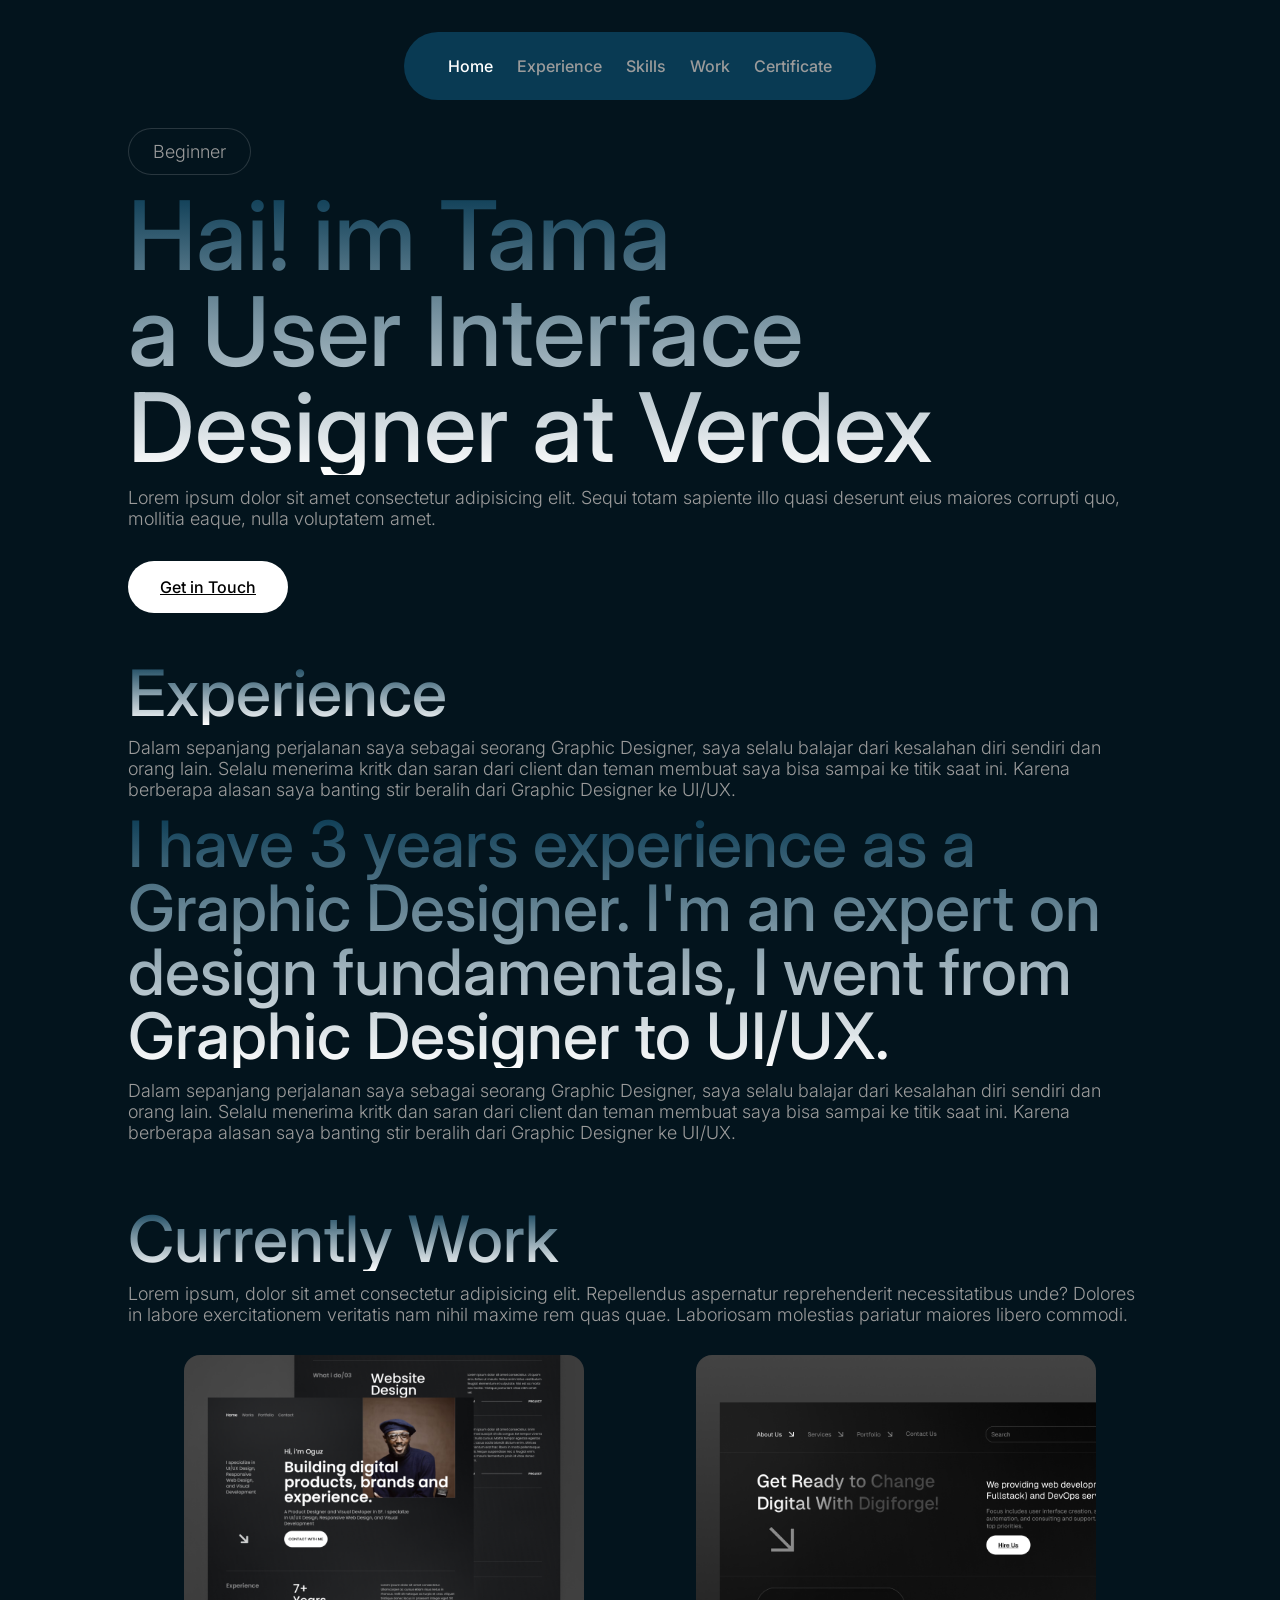
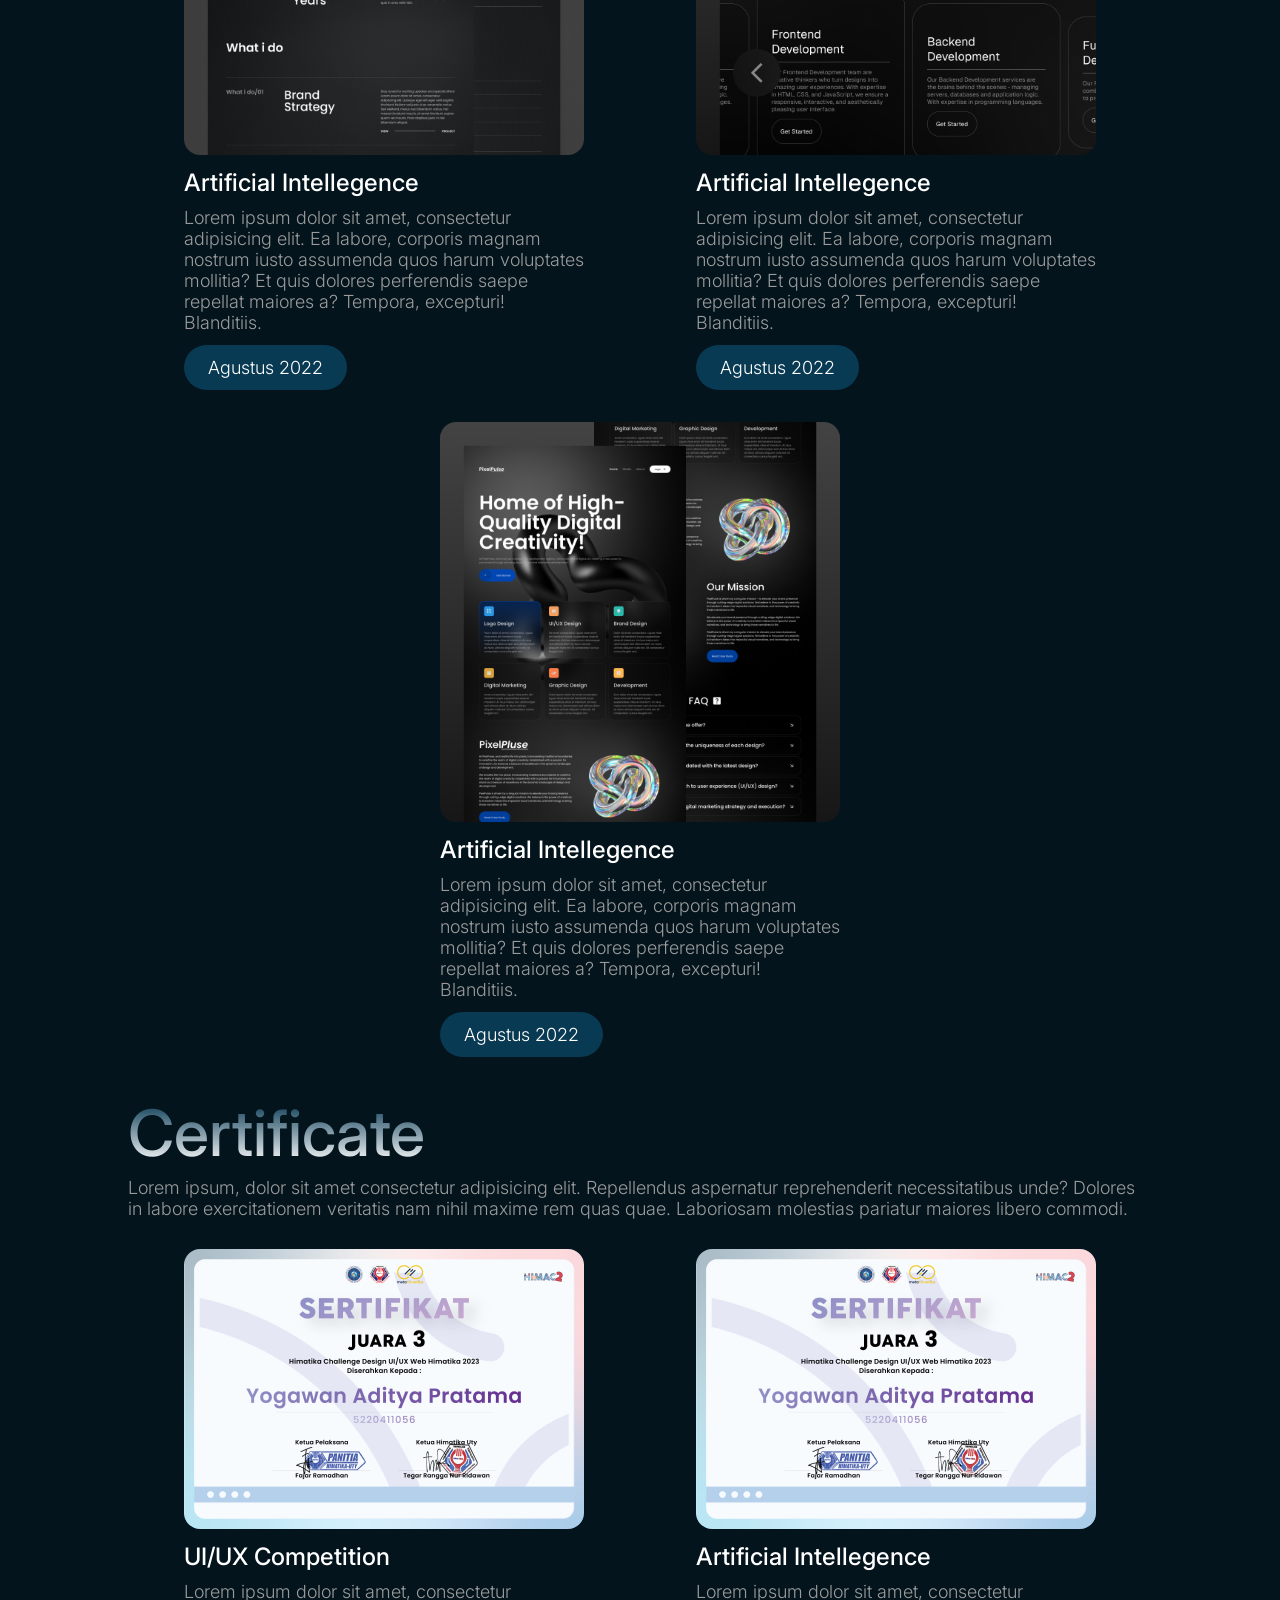
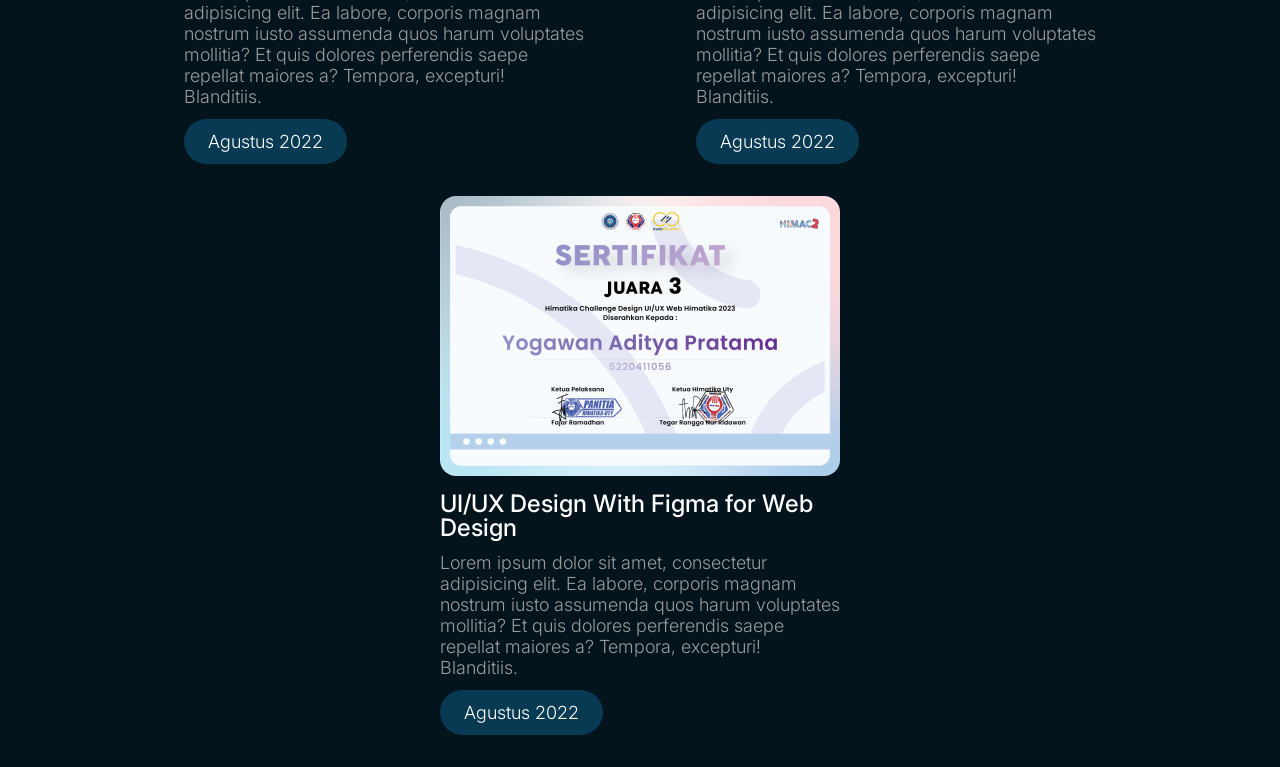
==== index.html @ 29eed42e "memambahkan berberapa konten website" ====
<!DOCTYPE html>
<html lang="en">
<head>
    <meta charset="UTF-8">
    <meta name="viewport" content="width=device-width, initial-scale=1.0">
    <link rel="icon" href="/src/img/favicon.png" type="image/x-icon">
    <link rel="stylesheet" href="/sass/styles.css">
    <link href="https://unpkg.com/aos@2.3.1/dist/aos.css" rel="stylesheet">
    <title>Yogawan Aditya Pratama</title>
</head>
<body>
    <div class="nav">
        <div class="nav-container">
            <div class="nav-content">
                <a class="active" href="#">Home</a>
                <a href="#">Experience</a>
                <a href="#">Skills</a>
                <a href="#">Work</a>
                <a href="#">Certificate</a>
            </div>
        </div>
    </div>
    <div class="hero">
        <div class="tag">
            <p>Beginner</p>
        </div>
        <h1>Hai! im Tama <br> a User Interface Designer at Verdex</h1>
        <p>Lorem ipsum dolor sit amet consectetur adipisicing elit. Sequi totam sapiente illo quasi deserunt eius maiores corrupti quo, mollitia eaque, nulla voluptatem amet.</p><br><br>
        <a href="#">Get in Touch</a>
    </div>
    <div class="experience">
        <h2>Experience</h2>
        <p>Dalam sepanjang perjalanan saya sebagai seorang Graphic Designer, saya selalu balajar dari kesalahan diri sendiri dan orang lain. Selalu menerima kritk dan saran dari client dan teman membuat saya bisa sampai ke titik saat ini. Karena berberapa alasan saya banting stir beralih dari Graphic Designer ke UI/UX.</p>
        <h2>I have 3 years experience as a Graphic Designer. I'm an expert on design fundamentals, I went from Graphic Designer to UI/UX.</h2>
        <p>Dalam sepanjang perjalanan saya sebagai seorang Graphic Designer, saya selalu balajar dari kesalahan diri sendiri dan orang lain. Selalu menerima kritk dan saran dari client dan teman membuat saya bisa sampai ke titik saat ini. Karena berberapa alasan saya banting stir beralih dari Graphic Designer ke UI/UX.</p>
    </div>
    <div class="currently-work">
        <h2>Currently Work</h2>
        <p>Lorem ipsum, dolor sit amet consectetur adipisicing elit. Repellendus aspernatur reprehenderit necessitatibus unde? Dolores in labore exercitationem veritatis nam nihil maxime rem quas quae. Laboriosam molestias pariatur maiores libero commodi.</p><br>
        <div class="card">
            <div class="card-content" data-aos="zoom-in-left">
                <img src="/src/img/w1.png" alt="img">
                <h3>Artificial Intellegence</h3>
                <p>Lorem ipsum dolor sit amet, consectetur adipisicing elit. Ea labore, corporis magnam nostrum iusto assumenda quos harum voluptates mollitia? Et quis dolores perferendis saepe repellat maiores a? Tempora, excepturi! Blanditiis.</p>
                <div class="tag">
                    <p>Agustus 2022</p>
                </div>
            </div>
            <div class="card-content" data-aos="zoom-in-right">
                <img src="/src/img/w2.png" alt="img">
                <h3>Artificial Intellegence</h3>
                <p>Lorem ipsum dolor sit amet, consectetur adipisicing elit. Ea labore, corporis magnam nostrum iusto assumenda quos harum voluptates mollitia? Et quis dolores perferendis saepe repellat maiores a? Tempora, excepturi! Blanditiis.</p>
                <div class="tag">
                    <p>Agustus 2022</p>
                </div>
            </div>
            <div class="card-content" data-aos="zoom-in-left">
                <img src="/src/img/w3.png" alt="img">
                <h3>Artificial Intellegence</h3>
                <p>Lorem ipsum dolor sit amet, consectetur adipisicing elit. Ea labore, corporis magnam nostrum iusto assumenda quos harum voluptates mollitia? Et quis dolores perferendis saepe repellat maiores a? Tempora, excepturi! Blanditiis.</p>
                <div class="tag">
                    <p>Agustus 2022</p>
                </div>
            </div>
        </div>
    </div>
    <div class="certificate">
        <h2>Certificate</h2>
        <p>Lorem ipsum, dolor sit amet consectetur adipisicing elit. Repellendus aspernatur reprehenderit necessitatibus unde? Dolores in labore exercitationem veritatis nam nihil maxime rem quas quae. Laboriosam molestias pariatur maiores libero commodi.</p><br>
        <div class="card">
            <div class="card-content" data-aos="zoom-in-left">
                <img src="/src/img/c1.png" alt="img">
                <h3>UI/UX Competition</h3>
                <p>Lorem ipsum dolor sit amet, consectetur adipisicing elit. Ea labore, corporis magnam nostrum iusto assumenda quos harum voluptates mollitia? Et quis dolores perferendis saepe repellat maiores a? Tempora, excepturi! Blanditiis.</p>
                <div class="tag">
                    <p>Agustus 2022</p>
                </div>
            </div>
            <div class="card-content" data-aos="zoom-in-right">
                <img src="/src/img/c1.png" alt="img">
                <h3>Artificial Intellegence</h3>
                <p>Lorem ipsum dolor sit amet, consectetur adipisicing elit. Ea labore, corporis magnam nostrum iusto assumenda quos harum voluptates mollitia? Et quis dolores perferendis saepe repellat maiores a? Tempora, excepturi! Blanditiis.</p>
                <div class="tag">
                    <p>Agustus 2022</p>
                </div>
            </div>
            <div class="card-content" data-aos="zoom-in-left">
                <img src="/src/img/c1.png" alt="img">
                <h3>UI/UX Design With Figma for Web Design</h3>
                <p>Lorem ipsum dolor sit amet, consectetur adipisicing elit. Ea labore, corporis magnam nostrum iusto assumenda quos harum voluptates mollitia? Et quis dolores perferendis saepe repellat maiores a? Tempora, excepturi! Blanditiis.</p>
                <div class="tag">
                    <p>Agustus 2022</p>
                </div>
            </div>
        </div>
    </div>
    <script src="/src/js/script.js"></script>
    <script src="/src/js/components/accordion.js"></script>
    <script src="https://unpkg.com/aos@2.3.1/dist/aos.js"></script>
    <script>
        AOS.init();
    </script>
</body>
</html>
---- sass/styles.css ----
@import url("https://fonts.googleapis.com/css2?family=Inter:wght@100..900&display=swap");
h1 {
  font-family: "Inter", sans-serif;
  font-weight: 500;
  font-size: 96px;
  line-height: 100%;
  background-image: linear-gradient(#093A53, #FFFFFF);
  -webkit-background-clip: text;
  color: transparent;
  padding: 0;
  margin-top: 12px;
  margin-bottom: 12px;
  margin-left: 0;
  margin-right: 0;
}

h2 {
  font-family: "Inter", sans-serif;
  font-weight: 500;
  font-size: 64px;
  line-height: 100%;
  background-image: linear-gradient(#093A53, #FFFFFF);
  -webkit-background-clip: text;
  color: transparent;
  padding: 0;
  margin-top: 12px;
  margin-bottom: 12px;
  margin-left: 0;
  margin-right: 0;
}

h3 {
  font-family: "Inter", sans-serif;
  font-weight: 500;
  font-size: 24px;
  line-height: 100%;
  color: white;
  padding: 0;
  margin-top: 12px;
  margin-bottom: 12px;
  margin-left: 0;
  margin-right: 0;
}

p {
  font-family: "Inter", sans-serif;
  font-weight: 300;
  font-size: 18px;
  color: #9B9B9B;
  padding: 0;
  margin-top: 12px;
  margin-bottom: 12px;
  margin-left: 0;
  margin-right: 0;
}

a {
  font-family: "Inter", sans-serif;
  font-weight: 500;
  font-size: 18;
}

@media (min-width: 100px) {
  h1 {
    font-size: 44px;
  }
  h2 {
    font-size: 44px;
  }
}
@media (min-width: 768px) {
  h1 {
    font-size: 64px;
  }
  h2 {
    font-size: 44px;
  }
}
@media (min-width: 992px) {
  h1 {
    font-size: 76px;
  }
  h2 {
    font-size: 44px;
  }
}
@media (min-width: 1200px) {
  h1 {
    font-size: 96px;
  }
  h2 {
    font-size: 64px;
  }
}
@media (min-width: 1400px) {
  h1 {
    font-size: 96px;
  }
  h2 {
    font-size: 64px;
  }
}
body {
  background-color: #03141D;
  padding: 0;
}

@media (min-width: 100px) {
  body {
    margin-top: 128px;
    margin-bottom: 0;
    margin-left: 20px;
    margin-right: 20px;
  }
}
@media (min-width: 768px) {
  body {
    margin-top: 128px;
    margin-bottom: 0;
    margin-left: 32px;
    margin-right: 32px;
  }
}
@media (min-width: 992px) {
  body {
    margin-top: 128px;
    margin-bottom: 0;
    margin-left: 64px;
    margin-right: 64px;
  }
}
@media (min-width: 1200px) {
  body {
    margin-top: 128px;
    margin-bottom: 0;
    margin-left: 128px;
    margin-right: 128px;
  }
}
@media (min-width: 1400px) {
  body {
    margin-top: 128px;
    margin-bottom: 0;
    margin-left: 256px;
    margin-right: 256px;
  }
}
.certificate .card {
  display: flex;
  justify-content: space-around;
  flex-wrap: wrap;
}
.certificate .card .card-content {
  width: 400px;
  height: fit-content;
  margin-bottom: 32px;
}
.certificate .card .card-content img {
  width: 400px;
  border-radius: 16px;
}
.certificate .card .card-content .tag {
  padding: 12px 24px;
  background-color: #093A53;
  width: fit-content;
  border-radius: 100px;
}
.certificate .card .card-content .tag p {
  color: #FFFFFF;
  margin: 0;
}

.currently-work .card {
  display: flex;
  justify-content: space-around;
  flex-wrap: wrap;
}
.currently-work .card .card-content {
  width: 400px;
  height: fit-content;
  margin-bottom: 32px;
}
.currently-work .card .card-content img {
  width: 400px;
  border-radius: 16px;
}
.currently-work .card .card-content .tag {
  padding: 12px 24px;
  background-color: #093A53;
  width: fit-content;
  border-radius: 100px;
}
.currently-work .card .card-content .tag p {
  color: #FFFFFF;
  margin: 0;
}

.hero {
  margin-top: 64px;
  margin-bottom: 64px;
}
.hero .tag {
  padding: 12px 24px;
  border: 1px solid rgba(255, 255, 255, 0.15);
  background-color: #03141D;
  width: fit-content;
  border-radius: 100px;
}
.hero .tag p {
  margin: 0;
}
.hero a {
  padding: 16px 32px;
  background-color: #FFFFFF;
  color: black;
  border-radius: 100px;
}

.experience {
  margin-top: 64px;
  margin-bottom: 64px;
}

.nav {
  width: 100%;
  position: fixed;
  left: 0;
  right: 0;
  z-index: 3;
}
.nav .nav-container {
  display: flex;
  justify-content: center;
}
.nav .nav-container .nav-content {
  width: fit-content;
  display: flex;
  justify-content: space-between;
  overflow: scroll;
  background-color: #093A53;
  padding: 24px 32px;
  border-radius: 100px;
}
.nav .nav-container .nav-content a {
  margin-left: 12px;
  margin-right: 12px;
  color: #9B9B9B;
  text-decoration: none;
}
.nav .nav-container .nav-content a.active {
  color: #FFFFFF;
}
.nav .nav-container .nav-content a:hover {
  color: #FFFFFF;
}

@media (min-width: 100px) {
  .nav {
    top: 32px;
  }
}
@media (min-width: 768px) {
  .nav {
    top: 32px;
  }
}
@media (min-width: 992px) {
  .nav {
    top: 32px;
  }
}
@media (min-width: 1200px) {
  .nav {
    top: 32px;
  }
}
@media (min-width: 1400px) {
  .nav {
    top: 32px;
  }
}
.sticky {
  position: sticky;
  top: 128px;
}

/*# sourceMappingURL=styles.css.map */
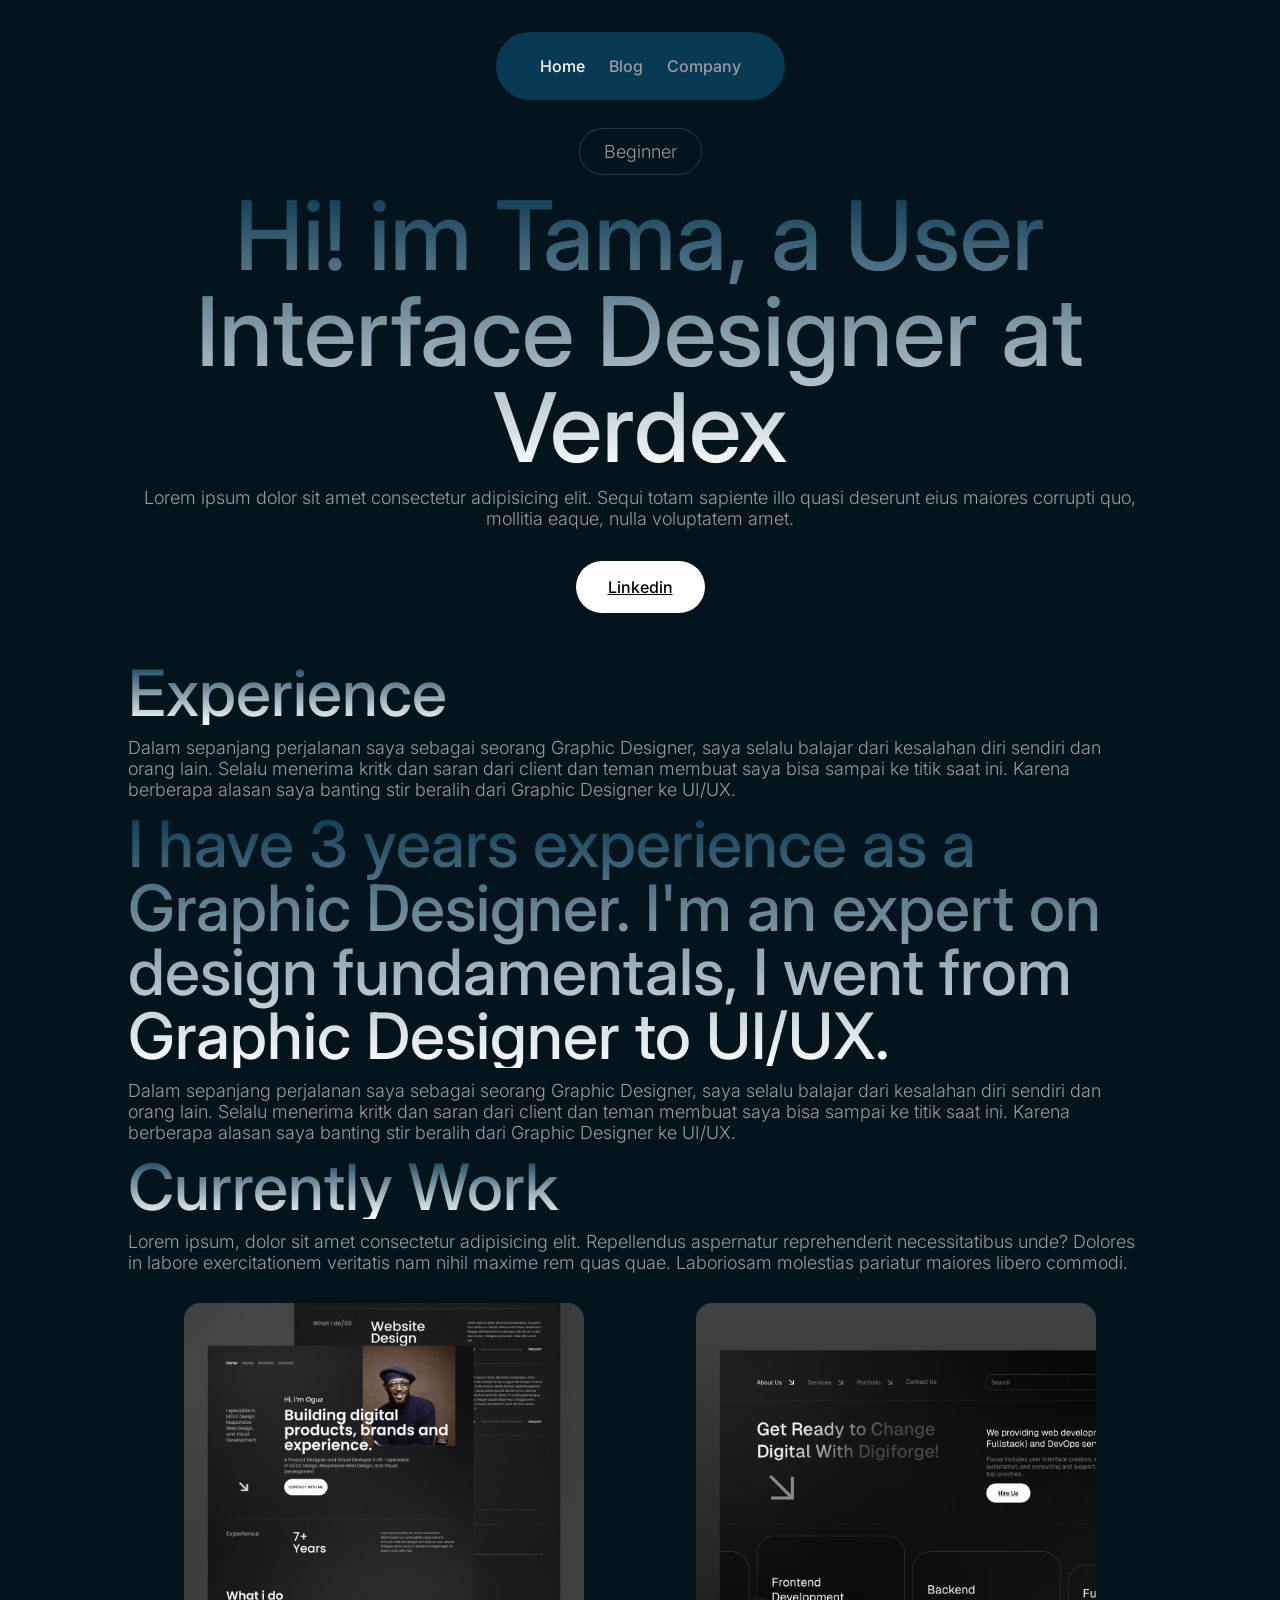
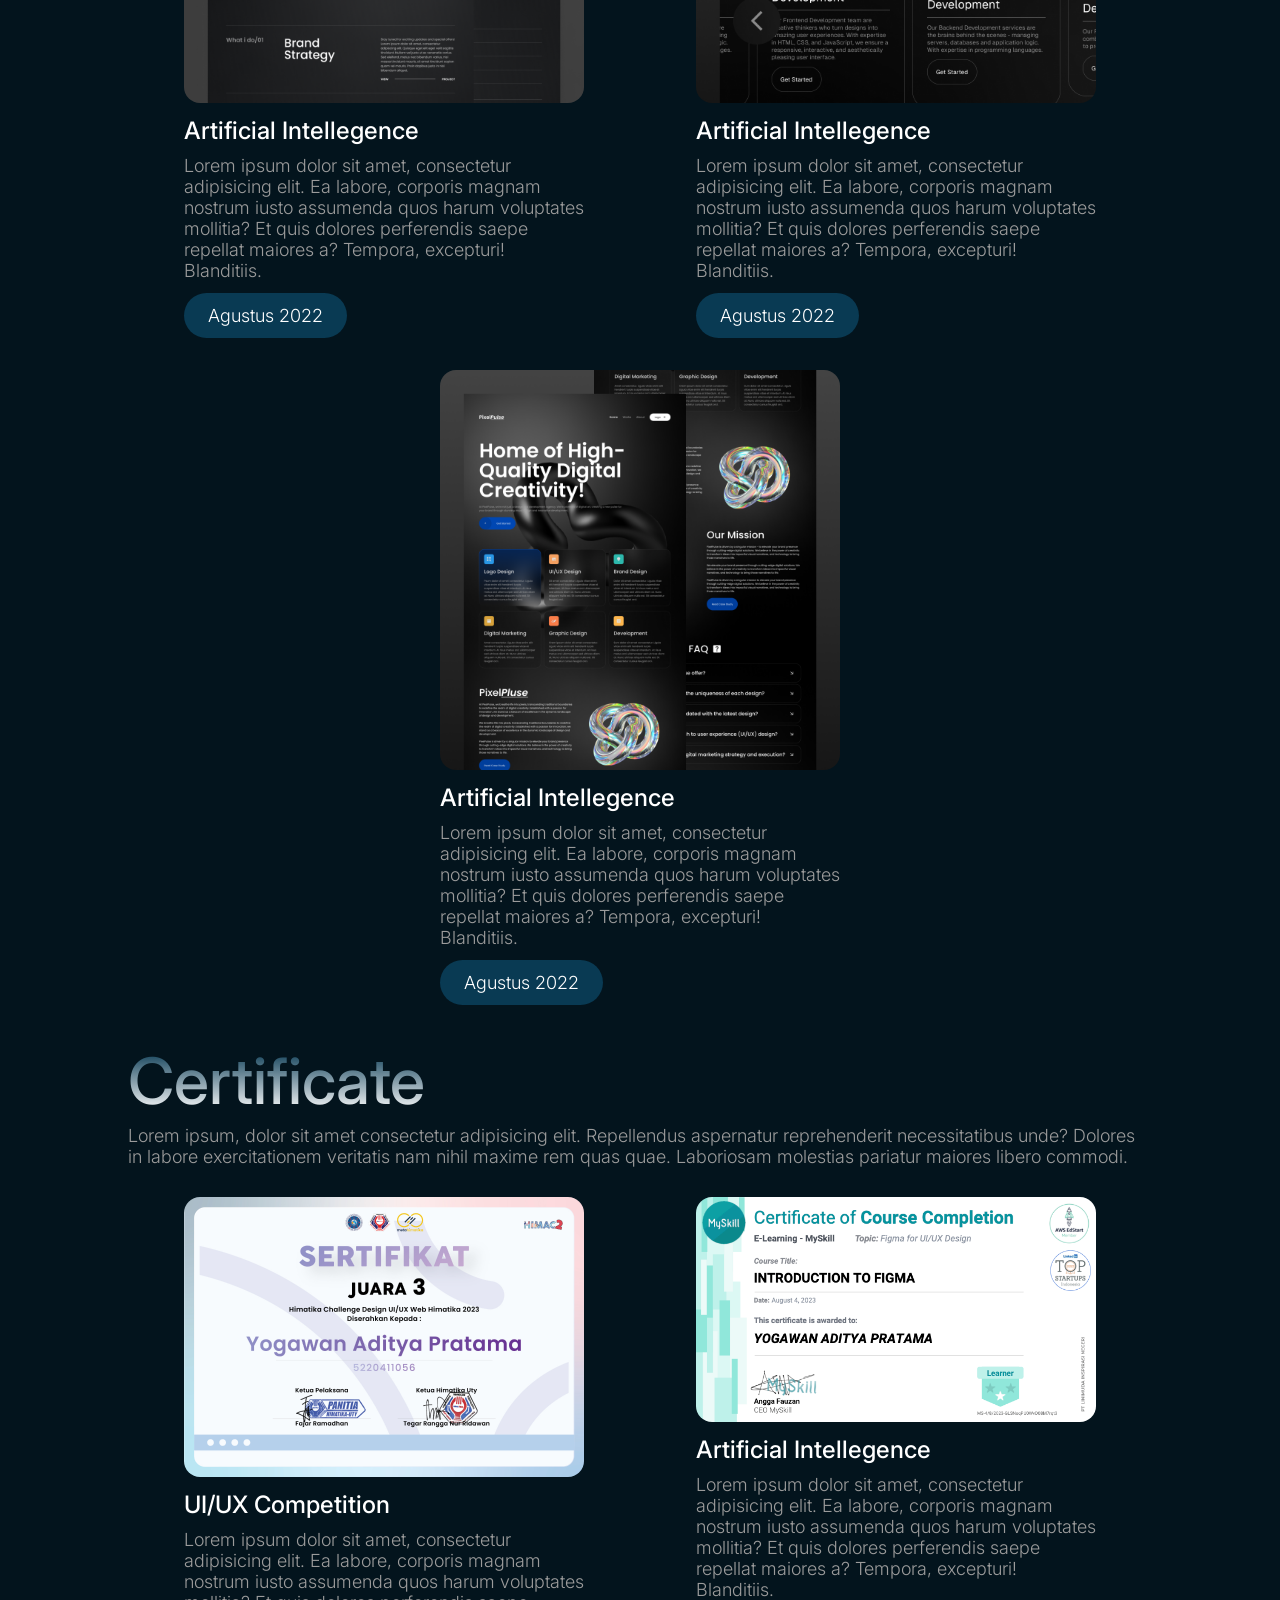
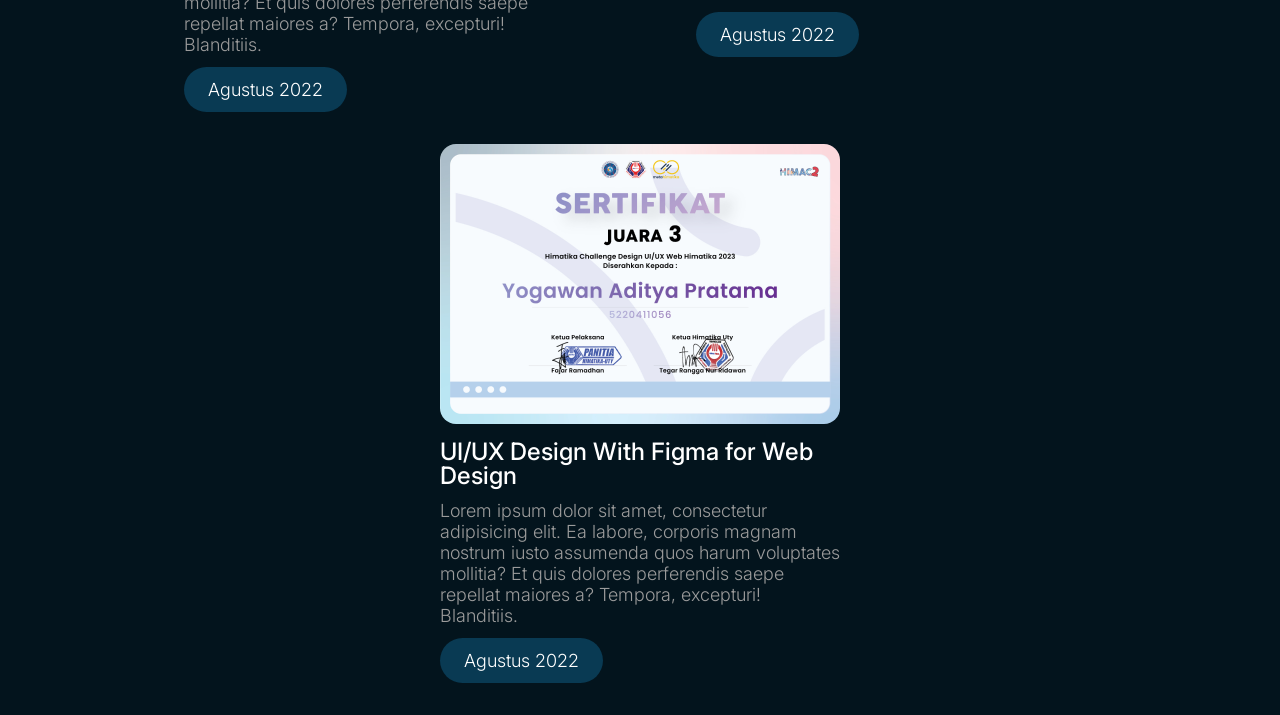
==== commit 955f082b: "membuat hero content menjadi centered" ====
--- a/index.html
+++ b/index.html
@@ -13,20 +13,20 @@
         <div class="nav-container">
             <div class="nav-content">
                 <a class="active" href="#">Home</a>
-                <a href="#">Experience</a>
-                <a href="#">Skills</a>
-                <a href="#">Work</a>
-                <a href="#">Certificate</a>
+                <a href="#">Blog</a>
+                <a href="#">Company</a>
             </div>
         </div>
     </div>
     <div class="hero">
         <div class="tag">
-            <p>Beginner</p>
+            <div class="tag-content">
+                <p>Beginner</p>
+            </div>
         </div>
-        <h1>Hai! im Tama <br> a User Interface Designer at Verdex</h1>
+        <h1>Hi! im Tama, a User Interface Designer at Verdex</h1>
         <p>Lorem ipsum dolor sit amet consectetur adipisicing elit. Sequi totam sapiente illo quasi deserunt eius maiores corrupti quo, mollitia eaque, nulla voluptatem amet.</p><br><br>
-        <a href="#">Get in Touch</a>
+        <a href="#">Linkedin</a>
     </div>
     <div class="experience">
         <h2>Experience</h2>
@@ -77,7 +77,7 @@
                 </div>
             </div>
             <div class="card-content" data-aos="zoom-in-right">
-                <img src="/src/img/c1.png" alt="img">
+                <img src="/src/img/01 INTRODUCTION TO FIGMA.png" alt="img">
                 <h3>Artificial Intellegence</h3>
                 <p>Lorem ipsum dolor sit amet, consectetur adipisicing elit. Ea labore, corporis magnam nostrum iusto assumenda quos harum voluptates mollitia? Et quis dolores perferendis saepe repellat maiores a? Tempora, excepturi! Blanditiis.</p>
                 <div class="tag">
--- a/sass/styles.css
+++ b/sass/styles.css
@@ -198,15 +198,20 @@
 .hero {
   margin-top: 64px;
   margin-bottom: 64px;
+  text-align: center;
 }
 .hero .tag {
+  display: flex;
+  justify-content: center;
+}
+.hero .tag .tag-content {
   padding: 12px 24px;
   border: 1px solid rgba(255, 255, 255, 0.15);
   background-color: #03141D;
   width: fit-content;
   border-radius: 100px;
 }
-.hero .tag p {
+.hero .tag .tag-content p {
   margin: 0;
 }
 .hero a {
@@ -214,11 +219,6 @@
   background-color: #FFFFFF;
   color: black;
   border-radius: 100px;
-}
-
-.experience {
-  margin-top: 64px;
-  margin-bottom: 64px;
 }
 
 .nav {
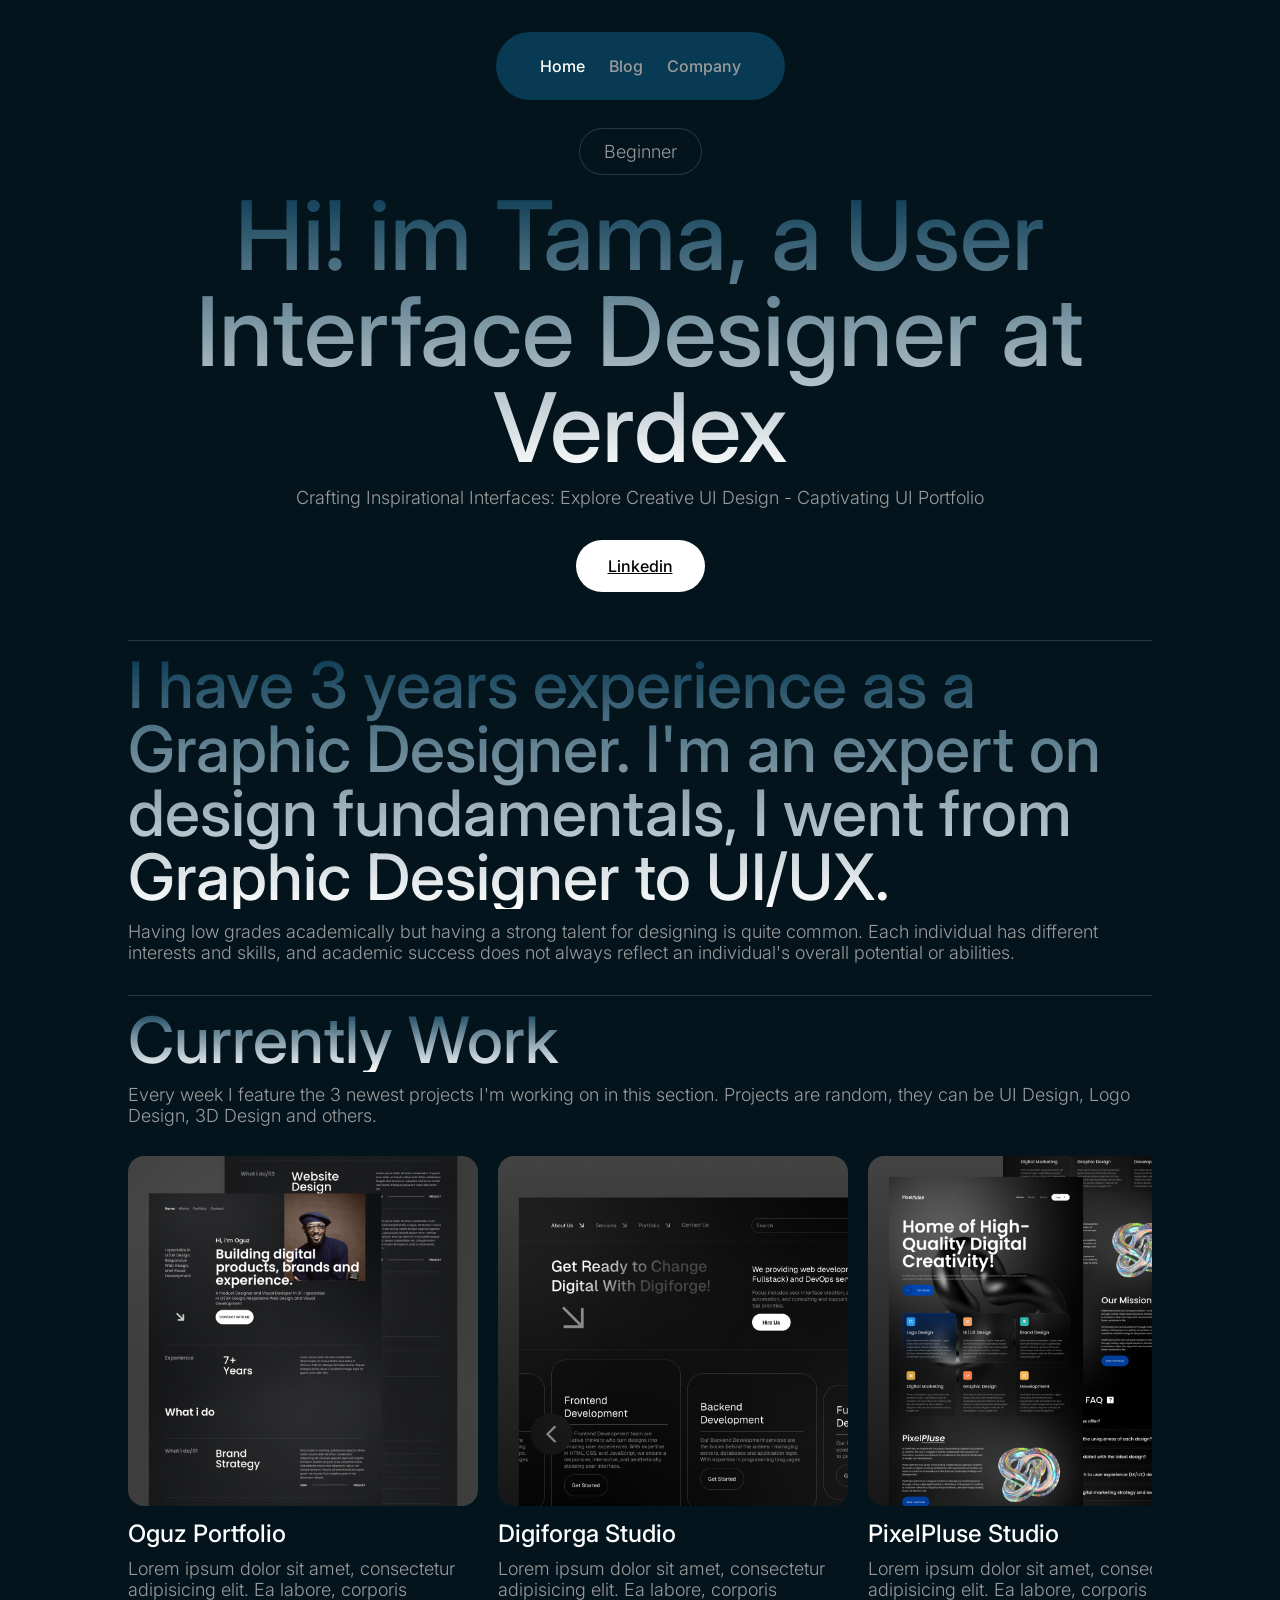
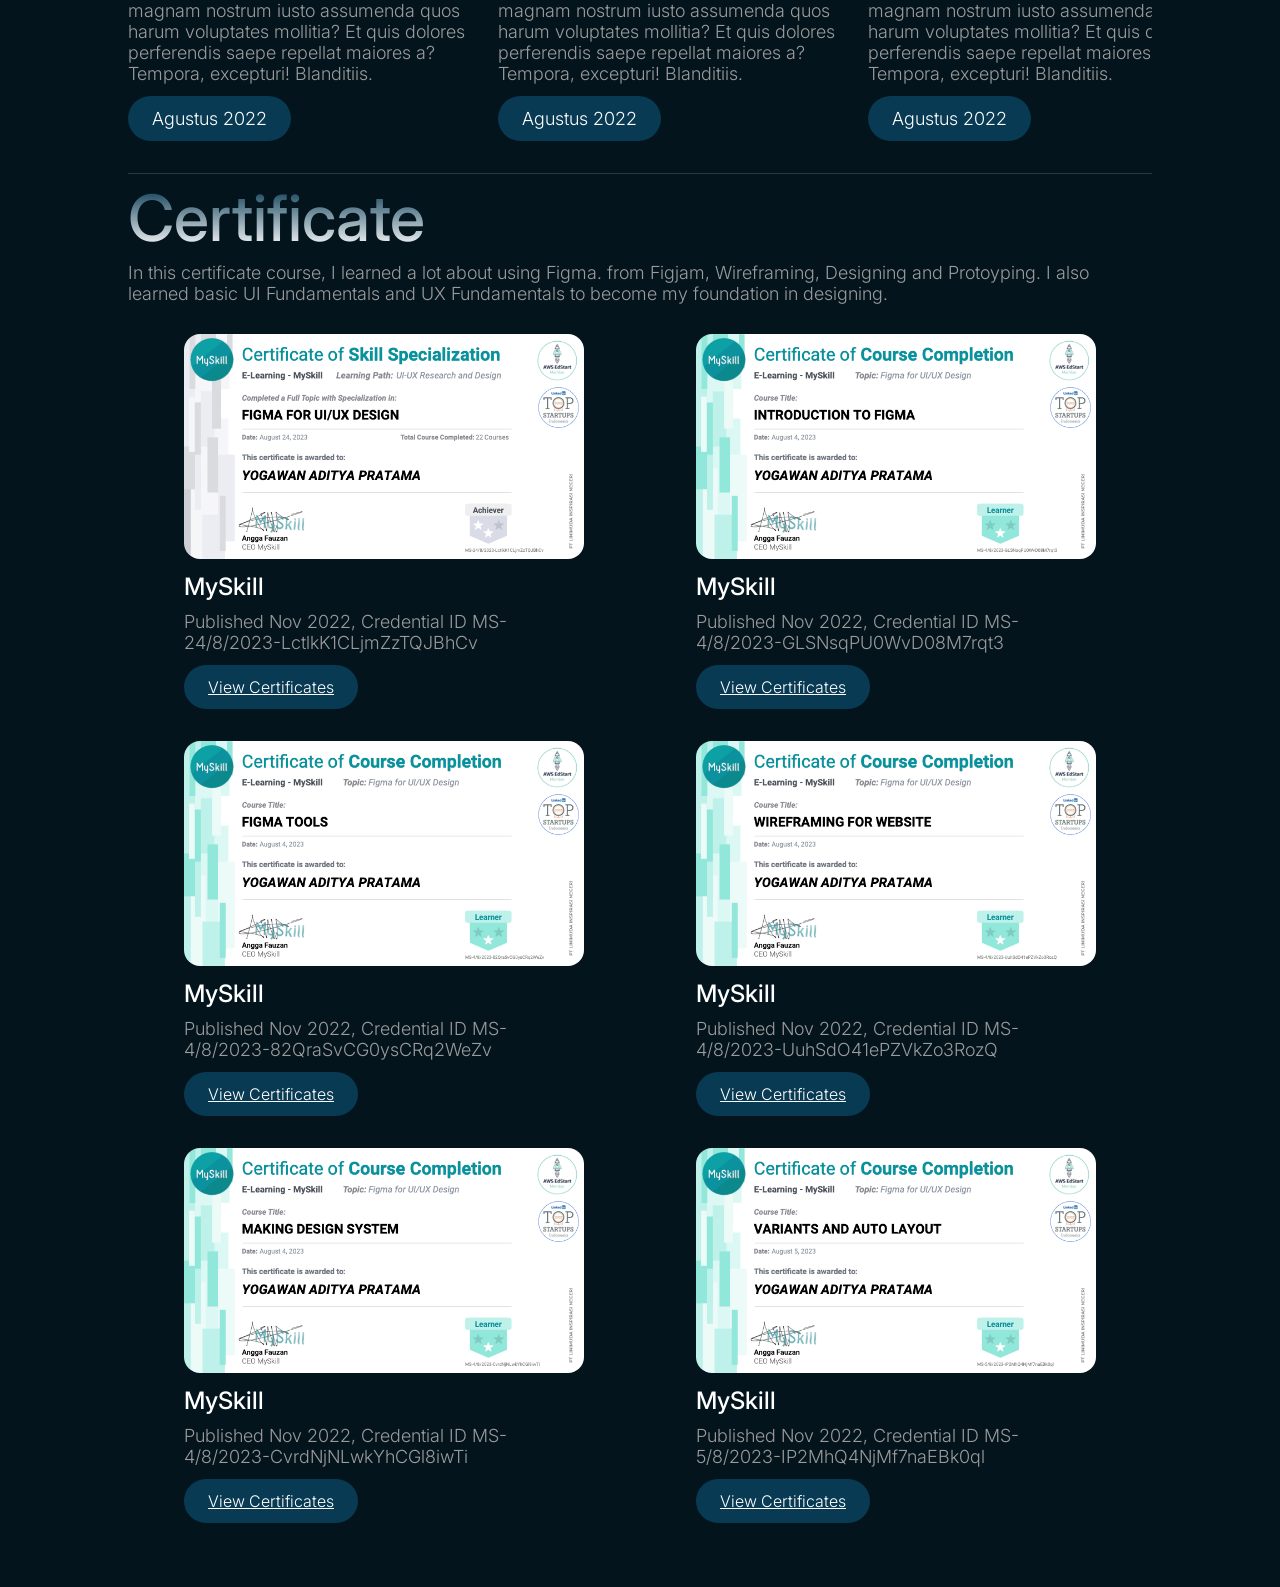
==== commit f30e6922: "melengkapi konten pada website" ====
--- a/index.html
+++ b/index.html
@@ -25,30 +25,28 @@
             </div>
         </div>
         <h1>Hi! im Tama, a User Interface Designer at Verdex</h1>
-        <p>Lorem ipsum dolor sit amet consectetur adipisicing elit. Sequi totam sapiente illo quasi deserunt eius maiores corrupti quo, mollitia eaque, nulla voluptatem amet.</p><br><br>
-        <a href="#">Linkedin</a>
+        <p>Crafting Inspirational Interfaces: Explore Creative UI Design - Captivating UI Portfolio</p><br><br>
+        <a href="https://www.linkedin.com/in/yogawan-aditya-pratama-30ab0925b/">Linkedin</a>
     </div>
     <div class="experience">
-        <h2>Experience</h2>
-        <p>Dalam sepanjang perjalanan saya sebagai seorang Graphic Designer, saya selalu balajar dari kesalahan diri sendiri dan orang lain. Selalu menerima kritk dan saran dari client dan teman membuat saya bisa sampai ke titik saat ini. Karena berberapa alasan saya banting stir beralih dari Graphic Designer ke UI/UX.</p>
         <h2>I have 3 years experience as a Graphic Designer. I'm an expert on design fundamentals, I went from Graphic Designer to UI/UX.</h2>
-        <p>Dalam sepanjang perjalanan saya sebagai seorang Graphic Designer, saya selalu balajar dari kesalahan diri sendiri dan orang lain. Selalu menerima kritk dan saran dari client dan teman membuat saya bisa sampai ke titik saat ini. Karena berberapa alasan saya banting stir beralih dari Graphic Designer ke UI/UX.</p>
+        <p>Having low grades academically but having a strong talent for designing is quite common. Each individual has different interests and skills, and academic success does not always reflect an individual's overall potential or abilities.</p>
     </div>
     <div class="currently-work">
         <h2>Currently Work</h2>
-        <p>Lorem ipsum, dolor sit amet consectetur adipisicing elit. Repellendus aspernatur reprehenderit necessitatibus unde? Dolores in labore exercitationem veritatis nam nihil maxime rem quas quae. Laboriosam molestias pariatur maiores libero commodi.</p><br>
+        <p>Every week I feature the 3 newest projects I'm working on in this section. Projects are random, they can be UI Design, Logo Design, 3D Design and others.</p><br>
         <div class="card">
             <div class="card-content" data-aos="zoom-in-left">
                 <img src="/src/img/w1.png" alt="img">
-                <h3>Artificial Intellegence</h3>
+                <h3>Oguz Portfolio</h3>
                 <p>Lorem ipsum dolor sit amet, consectetur adipisicing elit. Ea labore, corporis magnam nostrum iusto assumenda quos harum voluptates mollitia? Et quis dolores perferendis saepe repellat maiores a? Tempora, excepturi! Blanditiis.</p>
                 <div class="tag">
                     <p>Agustus 2022</p>
                 </div>
             </div>
-            <div class="card-content" data-aos="zoom-in-right">
+            <div class="card-content" data-aos="zoom-in-left">
                 <img src="/src/img/w2.png" alt="img">
-                <h3>Artificial Intellegence</h3>
+                <h3>Digiforga Studio</h3>
                 <p>Lorem ipsum dolor sit amet, consectetur adipisicing elit. Ea labore, corporis magnam nostrum iusto assumenda quos harum voluptates mollitia? Et quis dolores perferendis saepe repellat maiores a? Tempora, excepturi! Blanditiis.</p>
                 <div class="tag">
                     <p>Agustus 2022</p>
@@ -56,7 +54,7 @@
             </div>
             <div class="card-content" data-aos="zoom-in-left">
                 <img src="/src/img/w3.png" alt="img">
-                <h3>Artificial Intellegence</h3>
+                <h3>PixelPluse Studio</h3>
                 <p>Lorem ipsum dolor sit amet, consectetur adipisicing elit. Ea labore, corporis magnam nostrum iusto assumenda quos harum voluptates mollitia? Et quis dolores perferendis saepe repellat maiores a? Tempora, excepturi! Blanditiis.</p>
                 <div class="tag">
                     <p>Agustus 2022</p>
@@ -66,30 +64,54 @@
     </div>
     <div class="certificate">
         <h2>Certificate</h2>
-        <p>Lorem ipsum, dolor sit amet consectetur adipisicing elit. Repellendus aspernatur reprehenderit necessitatibus unde? Dolores in labore exercitationem veritatis nam nihil maxime rem quas quae. Laboriosam molestias pariatur maiores libero commodi.</p><br>
+        <p>In this certificate course, I learned a lot about using Figma. from Figjam, Wireframing, Designing and Protoyping. I also learned basic UI Fundamentals and UX Fundamentals to become my foundation in designing.</p><br>
         <div class="card">
-            <div class="card-content" data-aos="zoom-in-left">
-                <img src="/src/img/c1.png" alt="img">
-                <h3>UI/UX Competition</h3>
-                <p>Lorem ipsum dolor sit amet, consectetur adipisicing elit. Ea labore, corporis magnam nostrum iusto assumenda quos harum voluptates mollitia? Et quis dolores perferendis saepe repellat maiores a? Tempora, excepturi! Blanditiis.</p>
+            <div class="card-content" data-aos="zoom-in-right">
+                <img src="/src/img/UI Design in Figma/00 FIGMA FOR UI_UX DESIGN.png" alt="img">
+                <h3>MySkill</h3>
+                <p>Published Nov 2022, Credential ID MS-24/8/2023-LctlkK1CLjmZzTQJBhCv</p>
                 <div class="tag">
-                    <p>Agustus 2022</p>
+                    <a href="https://drive.google.com/file/d/1cH302sYhmBxdRsClgBUZUfr2xgnslH8D/view?usp=drive_link">View Certificates</a>
                 </div>
             </div>
             <div class="card-content" data-aos="zoom-in-right">
-                <img src="/src/img/01 INTRODUCTION TO FIGMA.png" alt="img">
-                <h3>Artificial Intellegence</h3>
-                <p>Lorem ipsum dolor sit amet, consectetur adipisicing elit. Ea labore, corporis magnam nostrum iusto assumenda quos harum voluptates mollitia? Et quis dolores perferendis saepe repellat maiores a? Tempora, excepturi! Blanditiis.</p>
+                <img src="/src/img/UI Design in Figma/01 INTRODUCTION TO FIGMA.png" alt="img">
+                <h3>MySkill</h3>
+                <p>Published Nov 2022, Credential ID MS-4/8/2023-GLSNsqPU0WvD08M7rqt3</p>
                 <div class="tag">
-                    <p>Agustus 2022</p>
+                    <a href="https://drive.google.com/file/d/1jovDA1FAmQfVBhCaT8XqIdAHqWeRu0Ci/view?usp=drive_link">View Certificates</a>
                 </div>
             </div>
-            <div class="card-content" data-aos="zoom-in-left">
-                <img src="/src/img/c1.png" alt="img">
-                <h3>UI/UX Design With Figma for Web Design</h3>
-                <p>Lorem ipsum dolor sit amet, consectetur adipisicing elit. Ea labore, corporis magnam nostrum iusto assumenda quos harum voluptates mollitia? Et quis dolores perferendis saepe repellat maiores a? Tempora, excepturi! Blanditiis.</p>
+            <div class="card-content" data-aos="zoom-in-right">
+                <img src="/src/img/UI Design in Figma/02 FIGMA TOOLS.png" alt="img">
+                <h3>MySkill</h3>
+                <p>Published Nov 2022, Credential ID MS-4/8/2023-82QraSvCG0ysCRq2WeZv</p>
                 <div class="tag">
-                    <p>Agustus 2022</p>
+                    <a href="https://drive.google.com/file/d/1SMOW1_-nFRVli_j6RrPGn8cMVdGvHELK/view?usp=drive_link">View Certificates</a>
+                </div>
+            </div>
+            <div class="card-content" data-aos="zoom-in-right">
+                <img src="/src/img/UI Design in Figma/03 WIREFRAMING FOR WEBSITE.png" alt="img">
+                <h3>MySkill</h3>
+                <p>Published Nov 2022, Credential ID MS-4/8/2023-UuhSdO41ePZVkZo3RozQ</p>
+                <div class="tag">
+                    <a href="https://drive.google.com/file/d/13QDZYe2SEM1k6wiIbcfdcomdxynjTqCL/view?usp=drive_link">View Certificates</a>
+                </div>
+            </div>
+            <div class="card-content" data-aos="zoom-in-right">
+                <img src="/src/img/UI Design in Figma/04 MAKING DESIGN SYSTEM.png" alt="img">
+                <h3>MySkill</h3>
+                <p>Published Nov 2022, Credential ID MS-4/8/2023-CvrdNjNLwkYhCGl8iwTi</p>
+                <div class="tag">
+                    <a href="https://drive.google.com/file/d/1o6jdQvi2angbYq96zD73R_OfY0vcUMYH/view?usp=drive_link">View Certificates</a>
+                </div>
+            </div>
+            <div class="card-content" data-aos="zoom-in-right">
+                <img src="/src/img/UI Design in Figma/05 VARIANTS AND AUTO LAYOUT.png" alt="img">
+                <h3>MySkill</h3>
+                <p>Published Nov 2022, Credential ID MS-5/8/2023-IP2MhQ4NjMf7naEBk0ql</p>
+                <div class="tag">
+                    <a href="https://drive.google.com/file/d/1BOVZ-HQWxLL538gP05o29NYEE69w1TFJ/view?usp=drive_link">View Certificates</a>
                 </div>
             </div>
         </div>
--- a/sass/styles.css
+++ b/sass/styles.css
@@ -165,23 +165,23 @@
   width: fit-content;
   border-radius: 100px;
 }
-.certificate .card .card-content .tag p {
+.certificate .card .card-content .tag a {
   color: #FFFFFF;
   margin: 0;
+  font-weight: 300;
 }
 
 .currently-work .card {
   display: flex;
-  justify-content: space-around;
-  flex-wrap: wrap;
+  overflow: scroll;
 }
 .currently-work .card .card-content {
-  width: 400px;
+  width: 350px;
   height: fit-content;
-  margin-bottom: 32px;
+  margin-right: 20px;
 }
 .currently-work .card .card-content img {
-  width: 400px;
+  width: 350px;
   border-radius: 16px;
 }
 .currently-work .card .card-content .tag {
@@ -284,4 +284,22 @@
   top: 128px;
 }
 
+.experience {
+  margin-top: 32px;
+  margin-bottom: 32px;
+  border-top: 1px solid rgba(255, 255, 255, 0.15);
+}
+
+.currently-work {
+  margin-top: 32px;
+  margin-bottom: 32px;
+  border-top: 1px solid rgba(255, 255, 255, 0.15);
+}
+
+.certificate {
+  margin-top: 32px;
+  margin-bottom: 32px;
+  border-top: 1px solid rgba(255, 255, 255, 0.15);
+}
+
 /*# sourceMappingURL=styles.css.map */
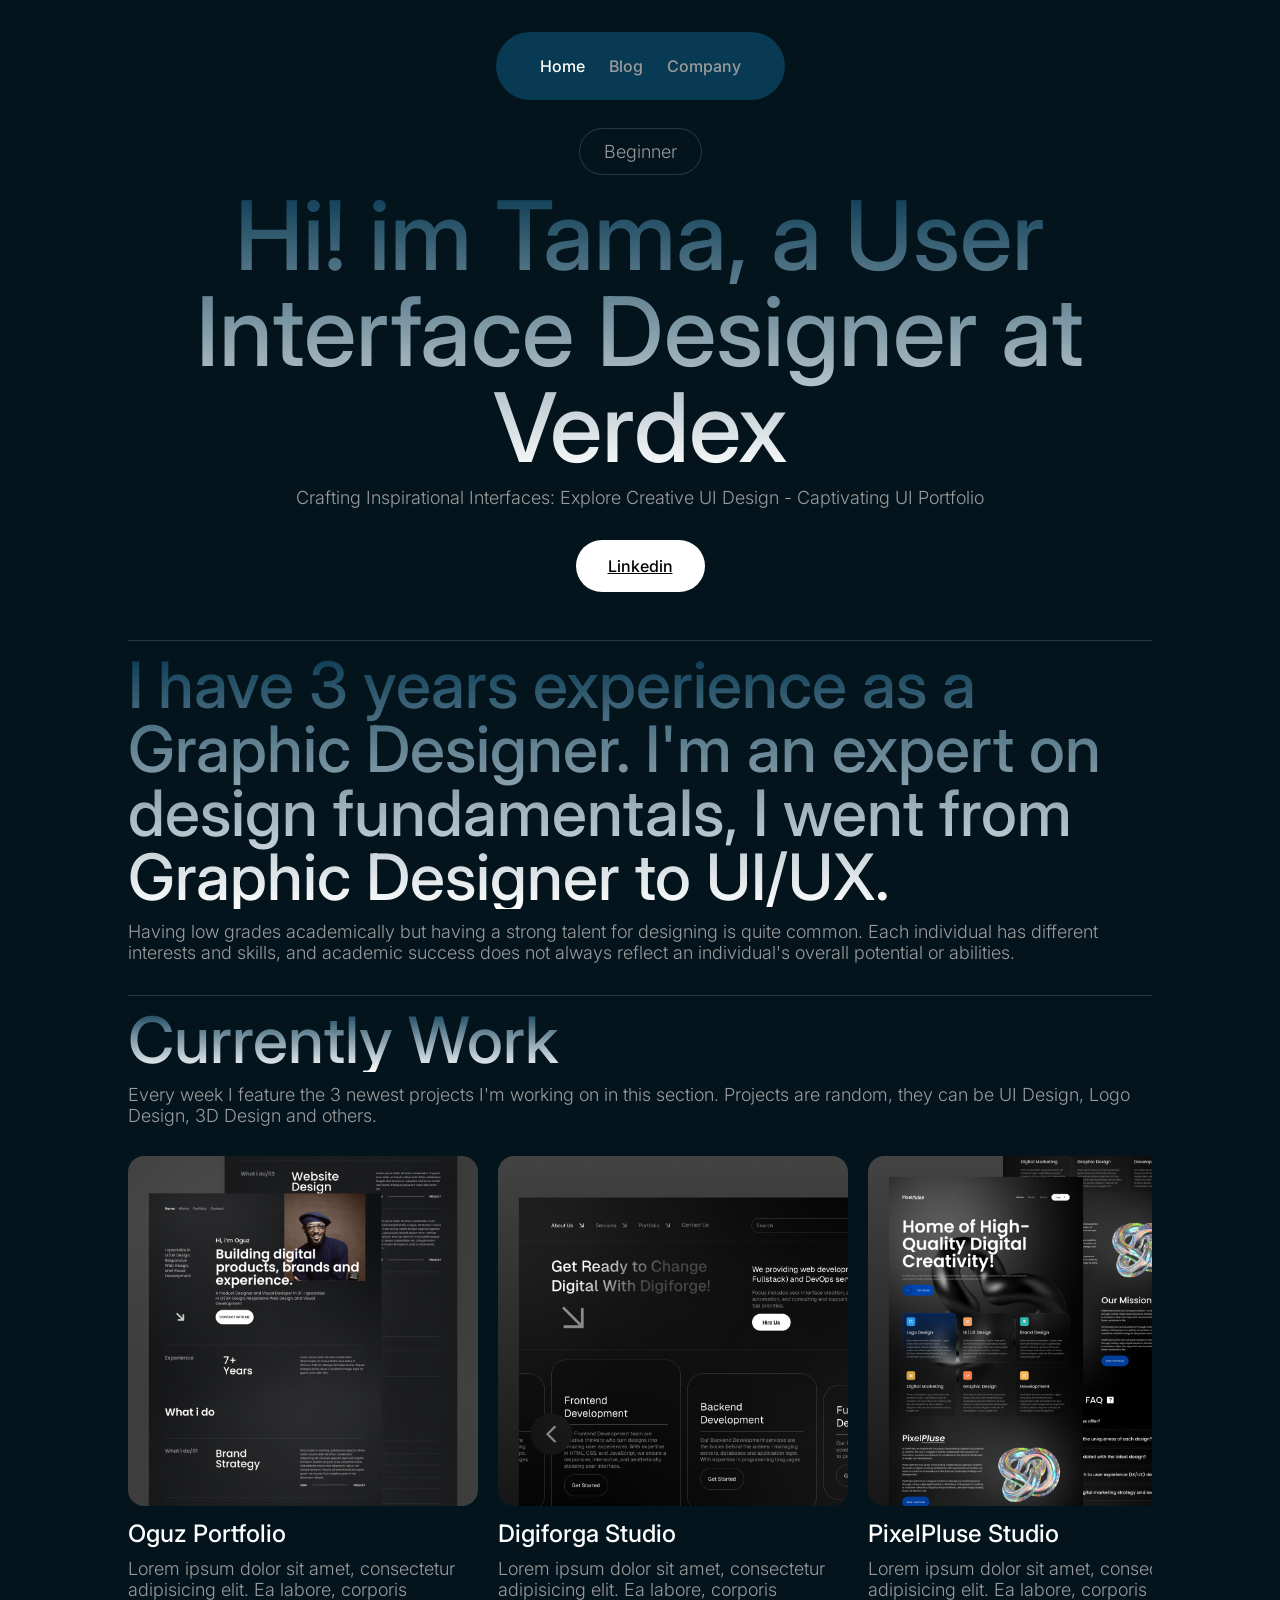
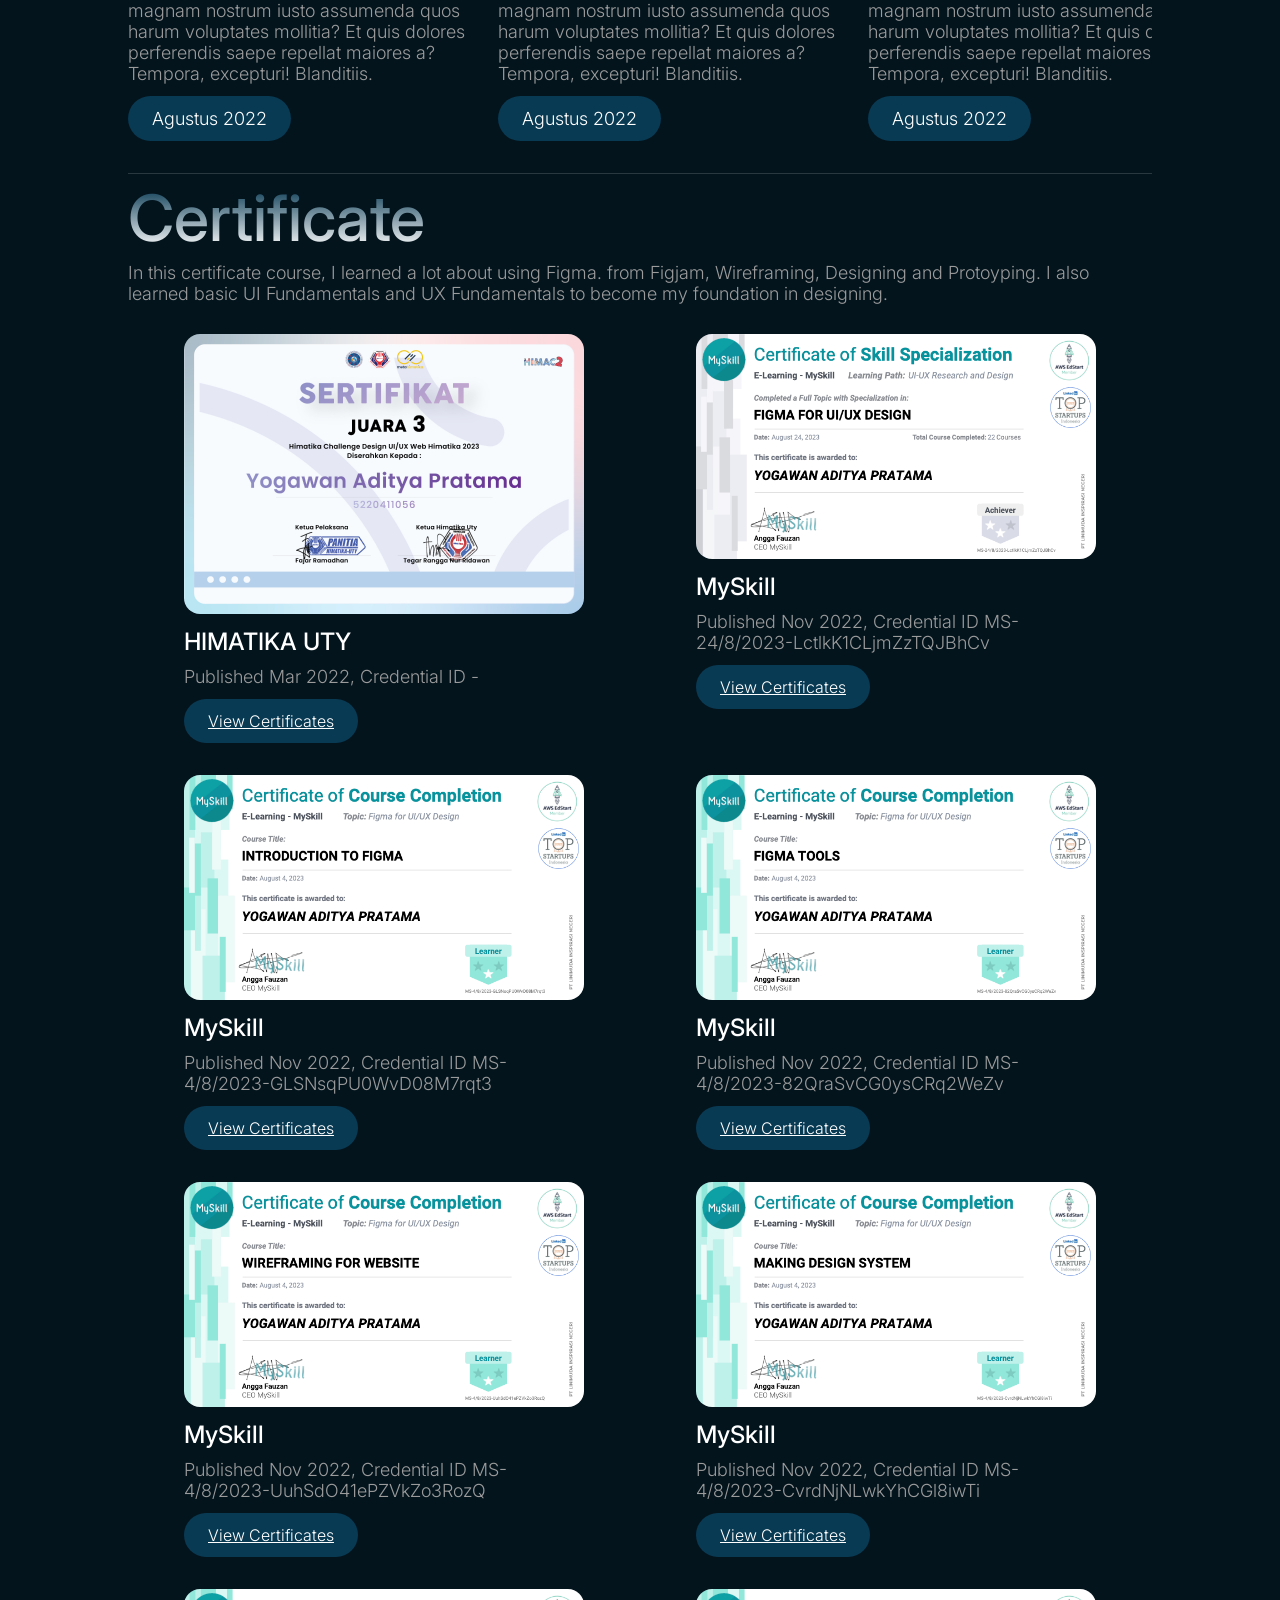
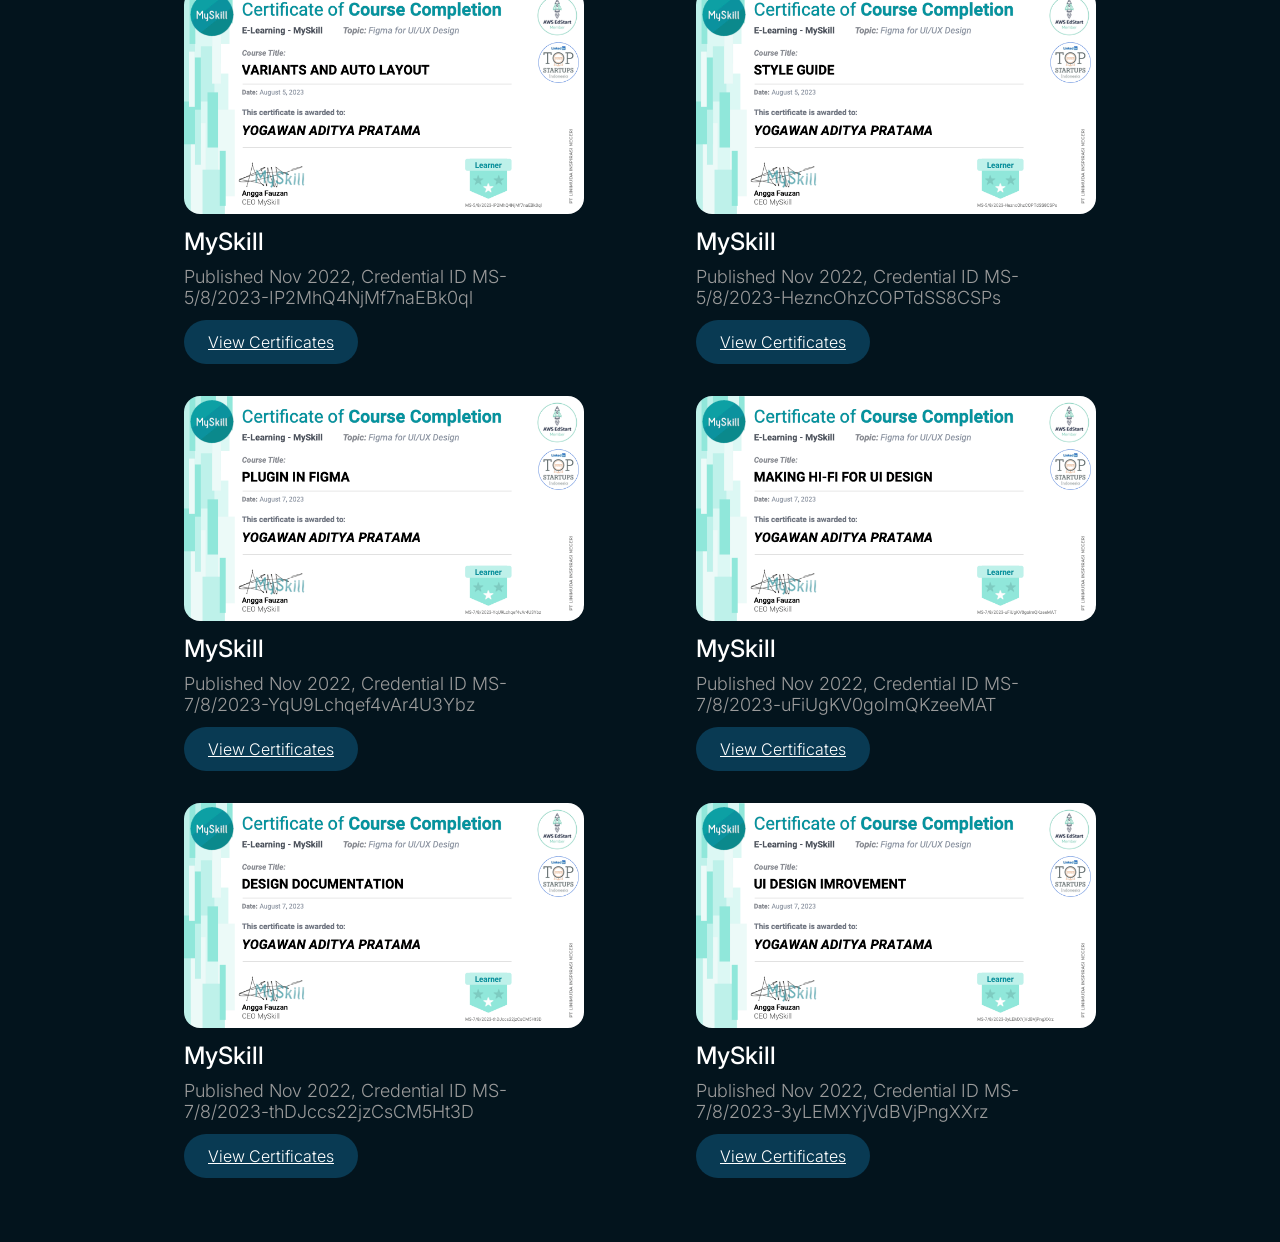
==== commit 7c0a3c44: "menambahkan js placeholder dan sedikit konten" ====
--- a/index.html
+++ b/index.html
@@ -67,6 +67,14 @@
         <p>In this certificate course, I learned a lot about using Figma. from Figjam, Wireframing, Designing and Protoyping. I also learned basic UI Fundamentals and UX Fundamentals to become my foundation in designing.</p><br>
         <div class="card">
             <div class="card-content" data-aos="zoom-in-right">
+                <img src="/src/img/UI:UX Competition/himatika.png" alt="img">
+                <h3>HIMATIKA UTY</h3>
+                <p>Published Mar 2022, Credential ID -</p>
+                <div class="tag">
+                    <a href="https://drive.google.com/file/d/1l12IRE5lT5afjTrYmgJ0BRN5gQ_tji17/view?usp=drive_link">View Certificates</a>
+                </div>
+            </div>
+            <div class="card-content" data-aos="zoom-in-right">
                 <img src="/src/img/UI Design in Figma/00 FIGMA FOR UI_UX DESIGN.png" alt="img">
                 <h3>MySkill</h3>
                 <p>Published Nov 2022, Credential ID MS-24/8/2023-LctlkK1CLjmZzTQJBhCv</p>
@@ -114,6 +122,46 @@
                     <a href="https://drive.google.com/file/d/1BOVZ-HQWxLL538gP05o29NYEE69w1TFJ/view?usp=drive_link">View Certificates</a>
                 </div>
             </div>
+            <div class="card-content" data-aos="zoom-in-right">
+                <img src="/src/img/UI Design in Figma/06 STYLE GUIDE.png" alt="img">
+                <h3>MySkill</h3>
+                <p>Published Nov 2022, Credential ID MS-5/8/2023-HezncOhzCOPTdSS8CSPs</p>
+                <div class="tag">
+                    <a href="https://drive.google.com/file/d/1Lk4KLVJYUKz_6aPJ81Rm9i7xUrqF4lxg/view?usp=drive_link">View Certificates</a>
+                </div>
+            </div>
+            <div class="card-content" data-aos="zoom-in-right">
+                <img src="/src/img/UI Design in Figma/07 PLUGIN IN FIGMA.png" alt="img">
+                <h3>MySkill</h3>
+                <p>Published Nov 2022, Credential ID MS-7/8/2023-YqU9Lchqef4vAr4U3Ybz</p>
+                <div class="tag">
+                    <a href="https://drive.google.com/file/d/1ow430Y_IxA5Ou8lLTLJl7Qd1eCCtgCuY/view?usp=drive_link">View Certificates</a>
+                </div>
+            </div>
+            <div class="card-content" data-aos="zoom-in-right">
+                <img src="/src/img/UI Design in Figma/08 MAKING HI-FI FOR UI DESIGN.png" alt="img">
+                <h3>MySkill</h3>
+                <p>Published Nov 2022, Credential ID MS-7/8/2023-uFiUgKV0goImQKzeeMAT</p>
+                <div class="tag">
+                    <a href="https://drive.google.com/file/d/1YKUZ4dStJCp26G6ECewyhj4sPjR4eAb0/view?usp=drive_link">View Certificates</a>
+                </div>
+            </div>
+            <div class="card-content" data-aos="zoom-in-right">
+                <img src="/src/img/UI Design in Figma/09 DESIGN DOCUMENTATION.png" alt="img">
+                <h3>MySkill</h3>
+                <p>Published Nov 2022, Credential ID MS-7/8/2023-thDJccs22jzCsCM5Ht3D</p>
+                <div class="tag">
+                    <a href="https://drive.google.com/file/d/1syFe7ONCK5ZV4SAxeArK_uksCC4GAGNy/view?usp=drive_link">View Certificates</a>
+                </div>
+            </div>
+            <div class="card-content" data-aos="zoom-in-right">
+                <img src="/src/img/UI Design in Figma/10 UI DESIGN IMROVEMENT.png" alt="img">
+                <h3>MySkill</h3>
+                <p>Published Nov 2022, Credential ID MS-7/8/2023-3yLEMXYjVdBVjPngXXrz</p>
+                <div class="tag">
+                    <a href="https://drive.google.com/file/d/13iHksvh_j-TjqrDCTvBqH8KH55UbE1_H/view?usp=drive_link">View Certificates</a>
+                </div>
+            </div>
         </div>
     </div>
     <script src="/src/js/script.js"></script>
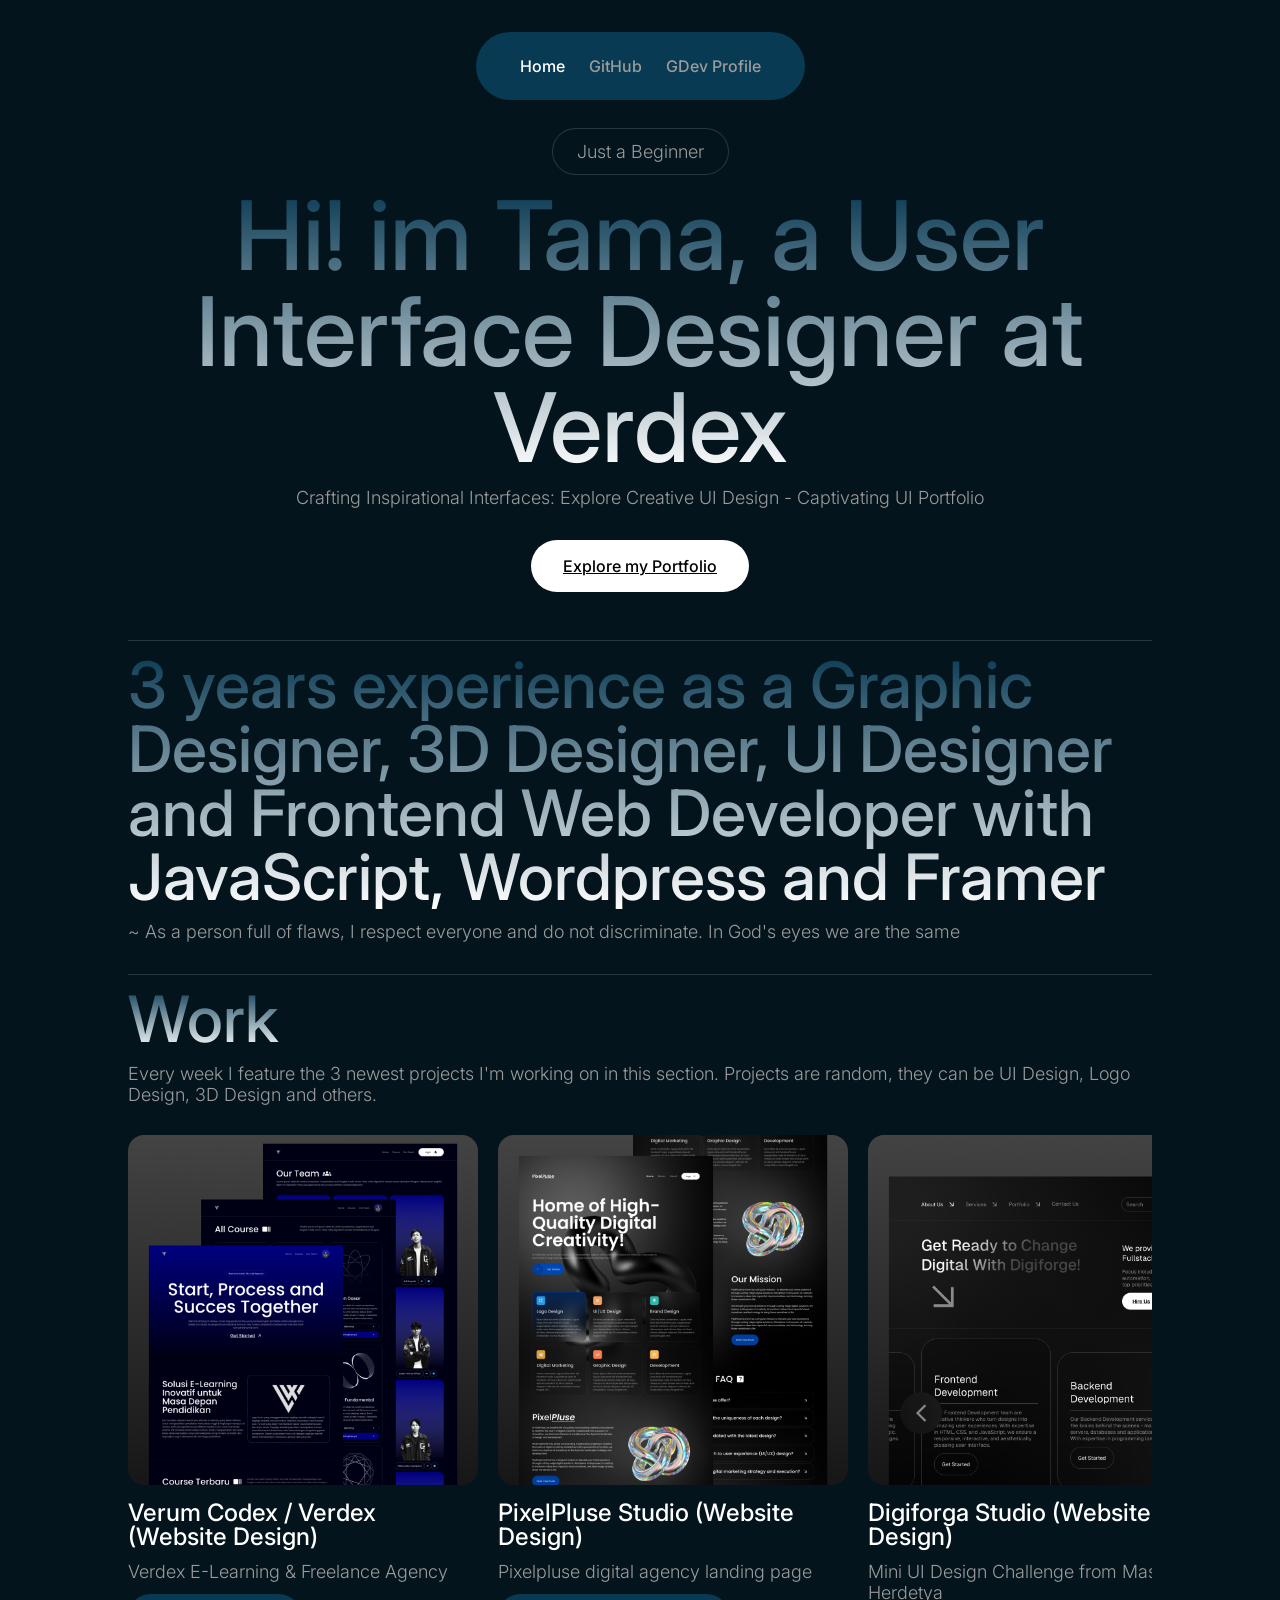
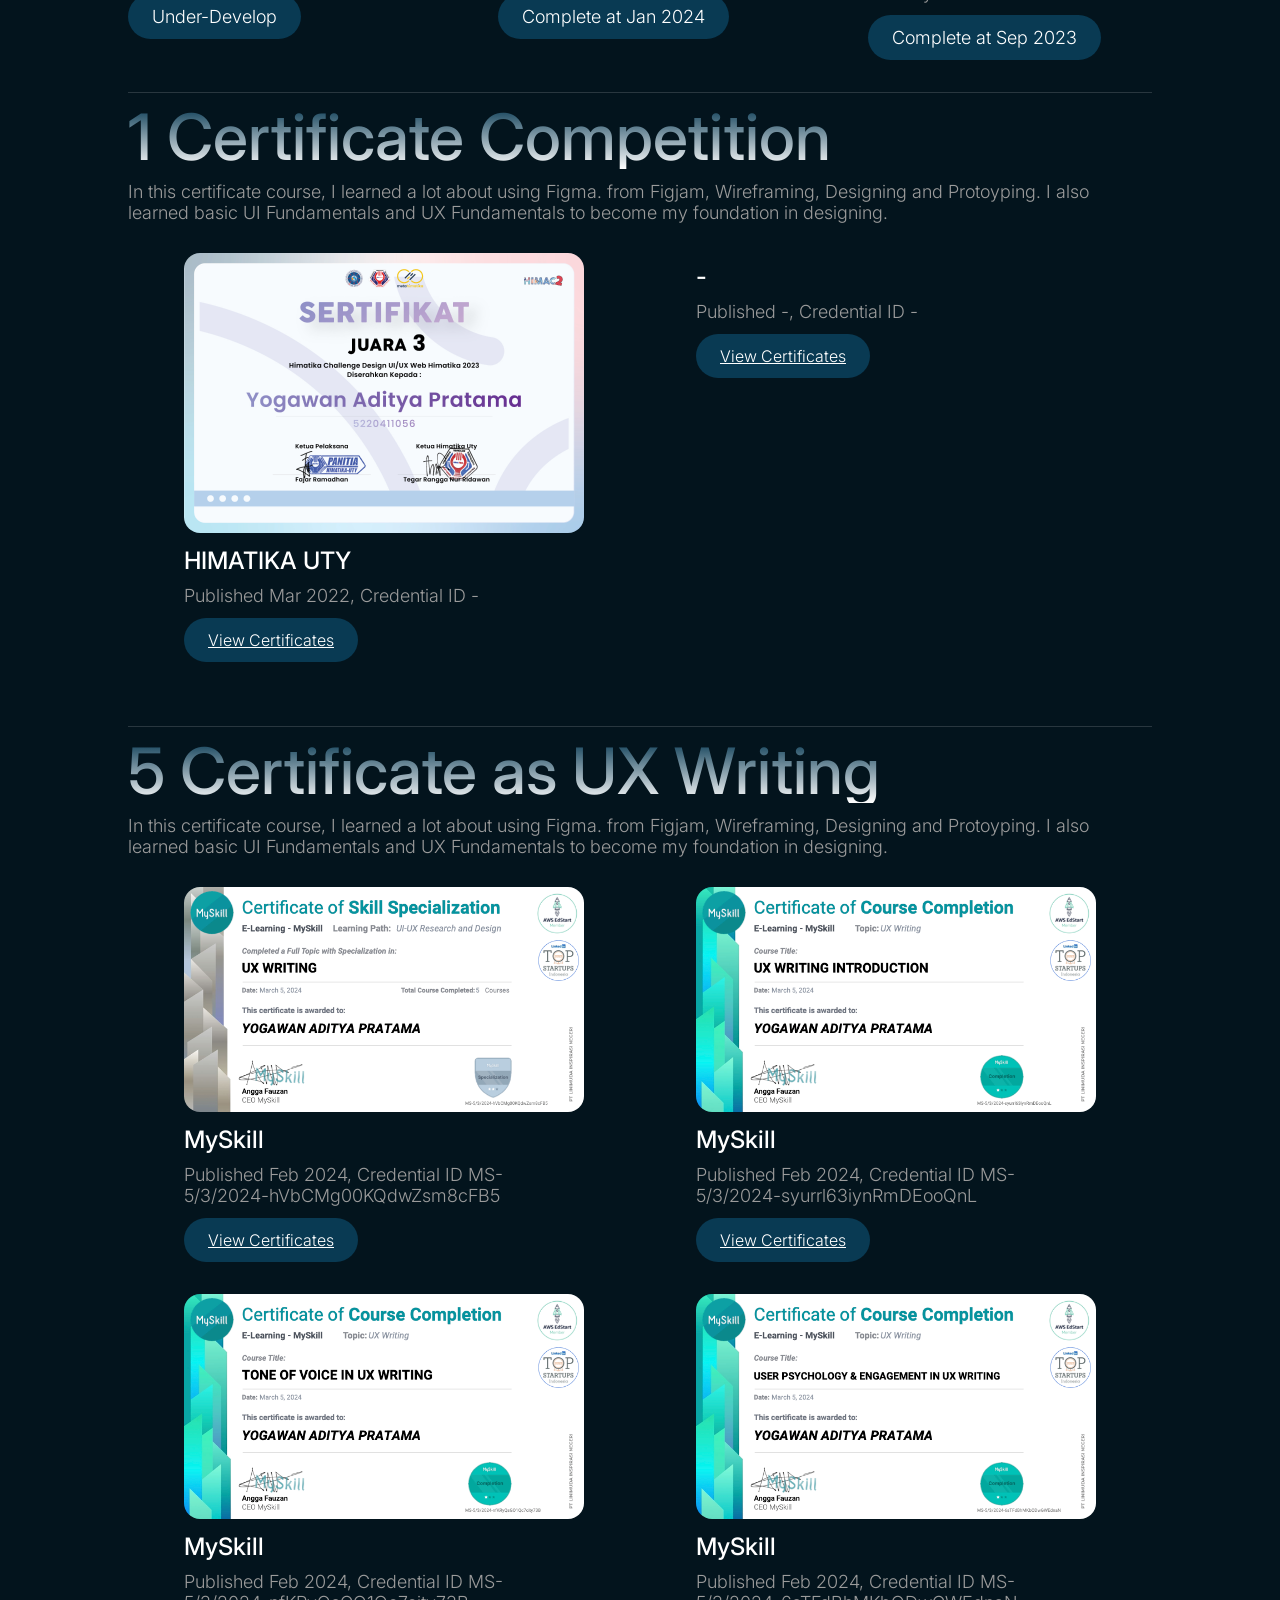
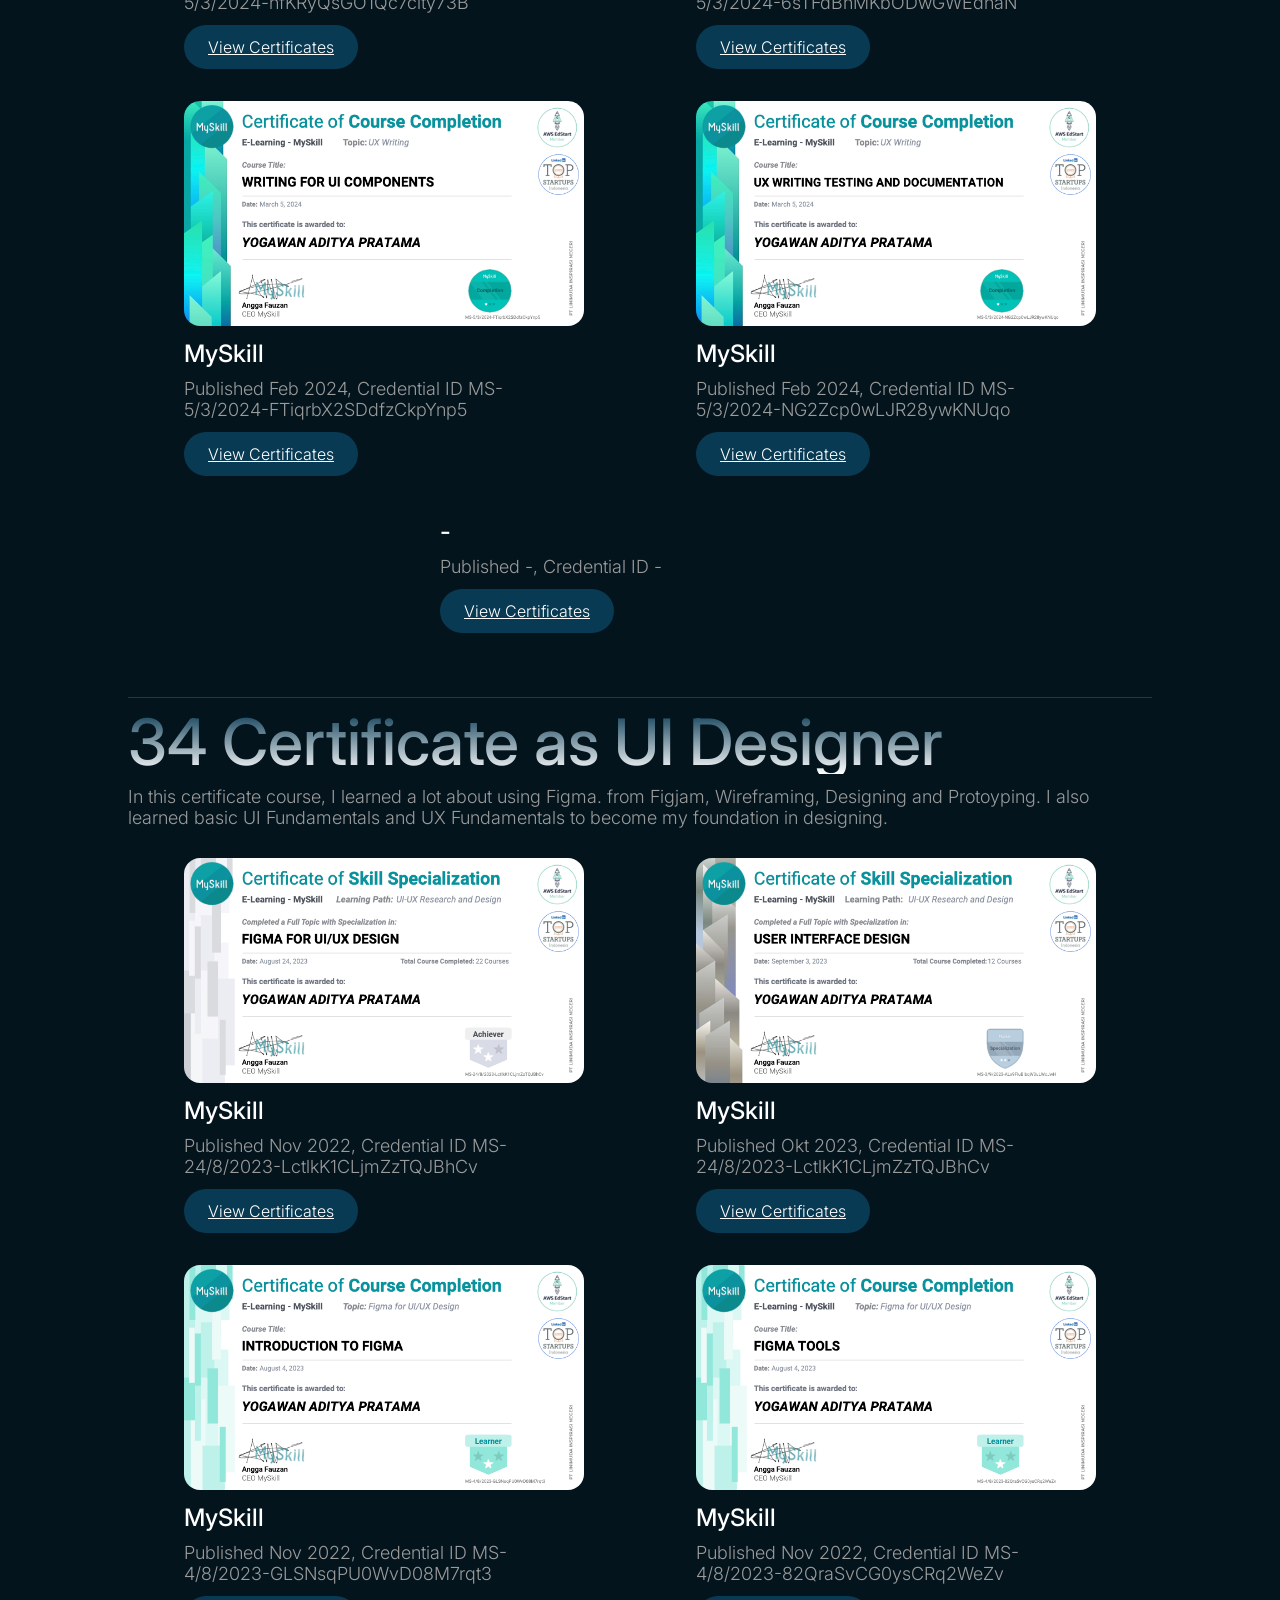
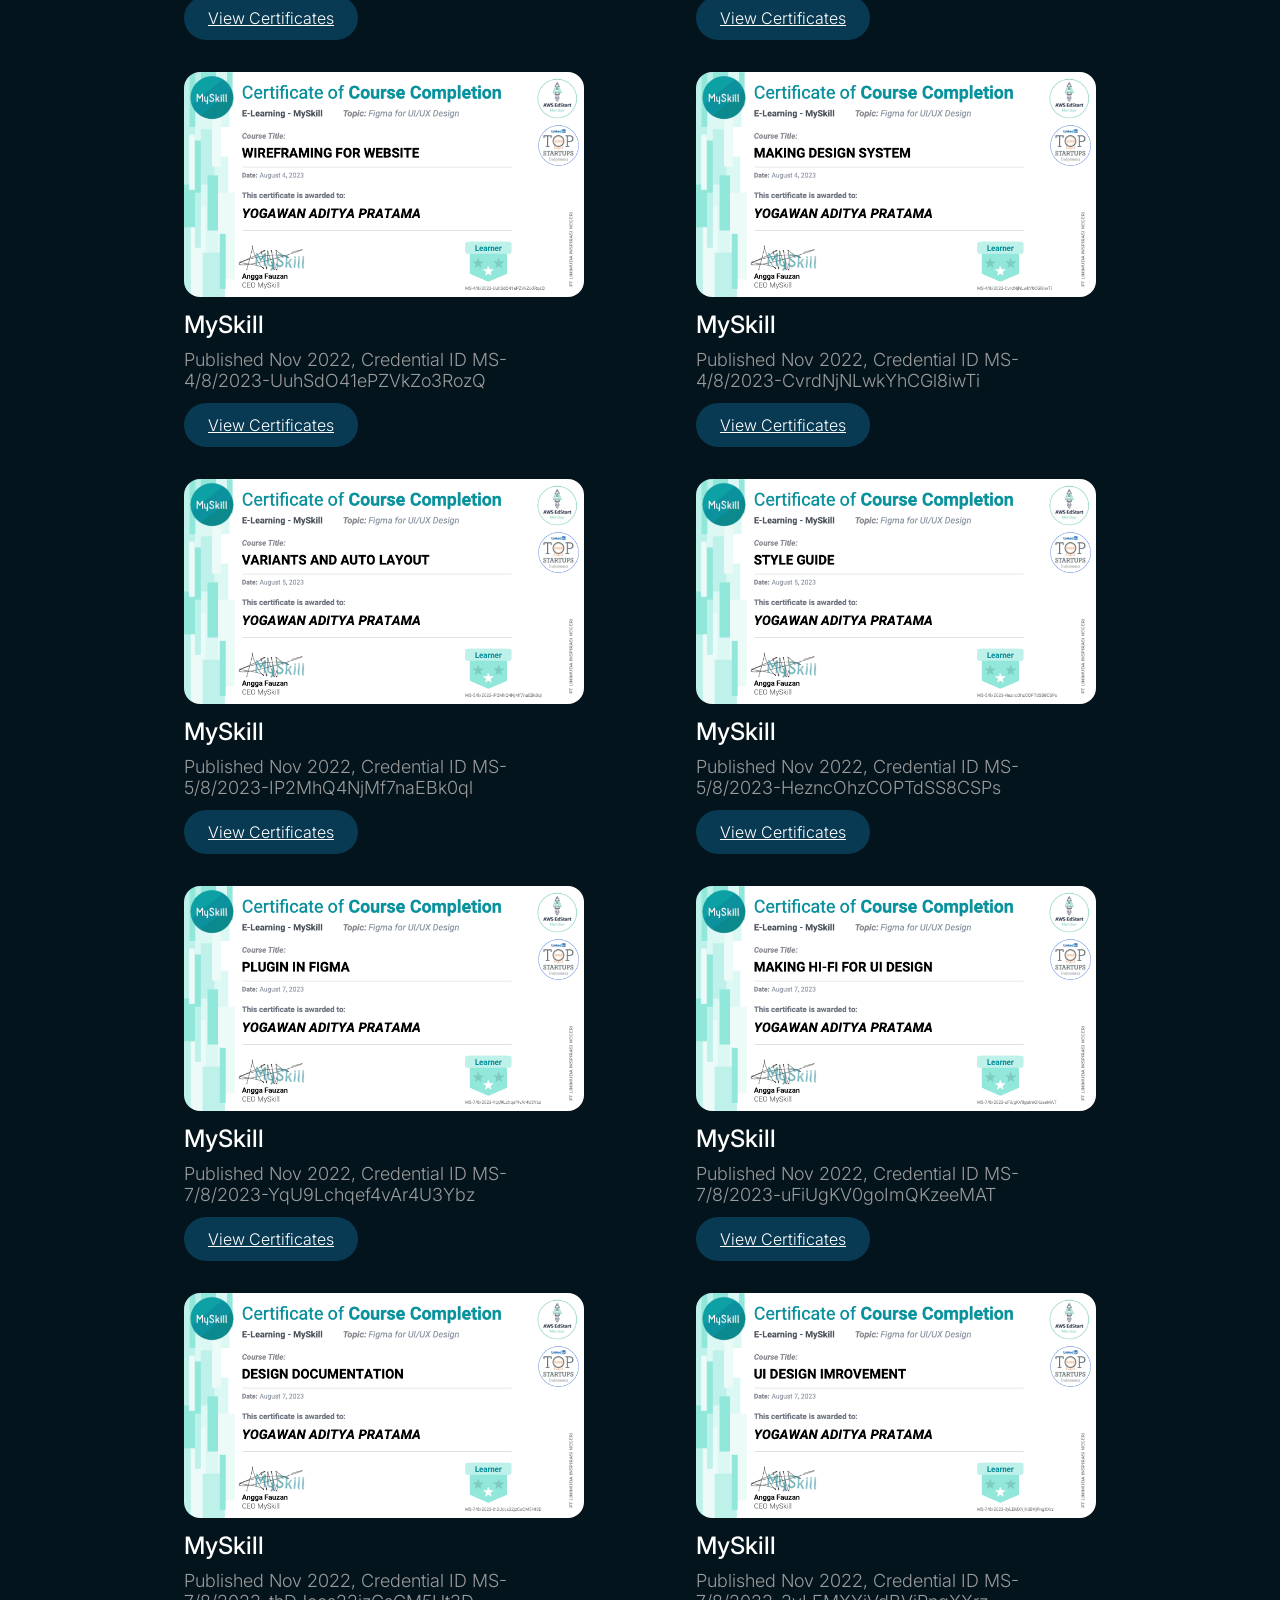
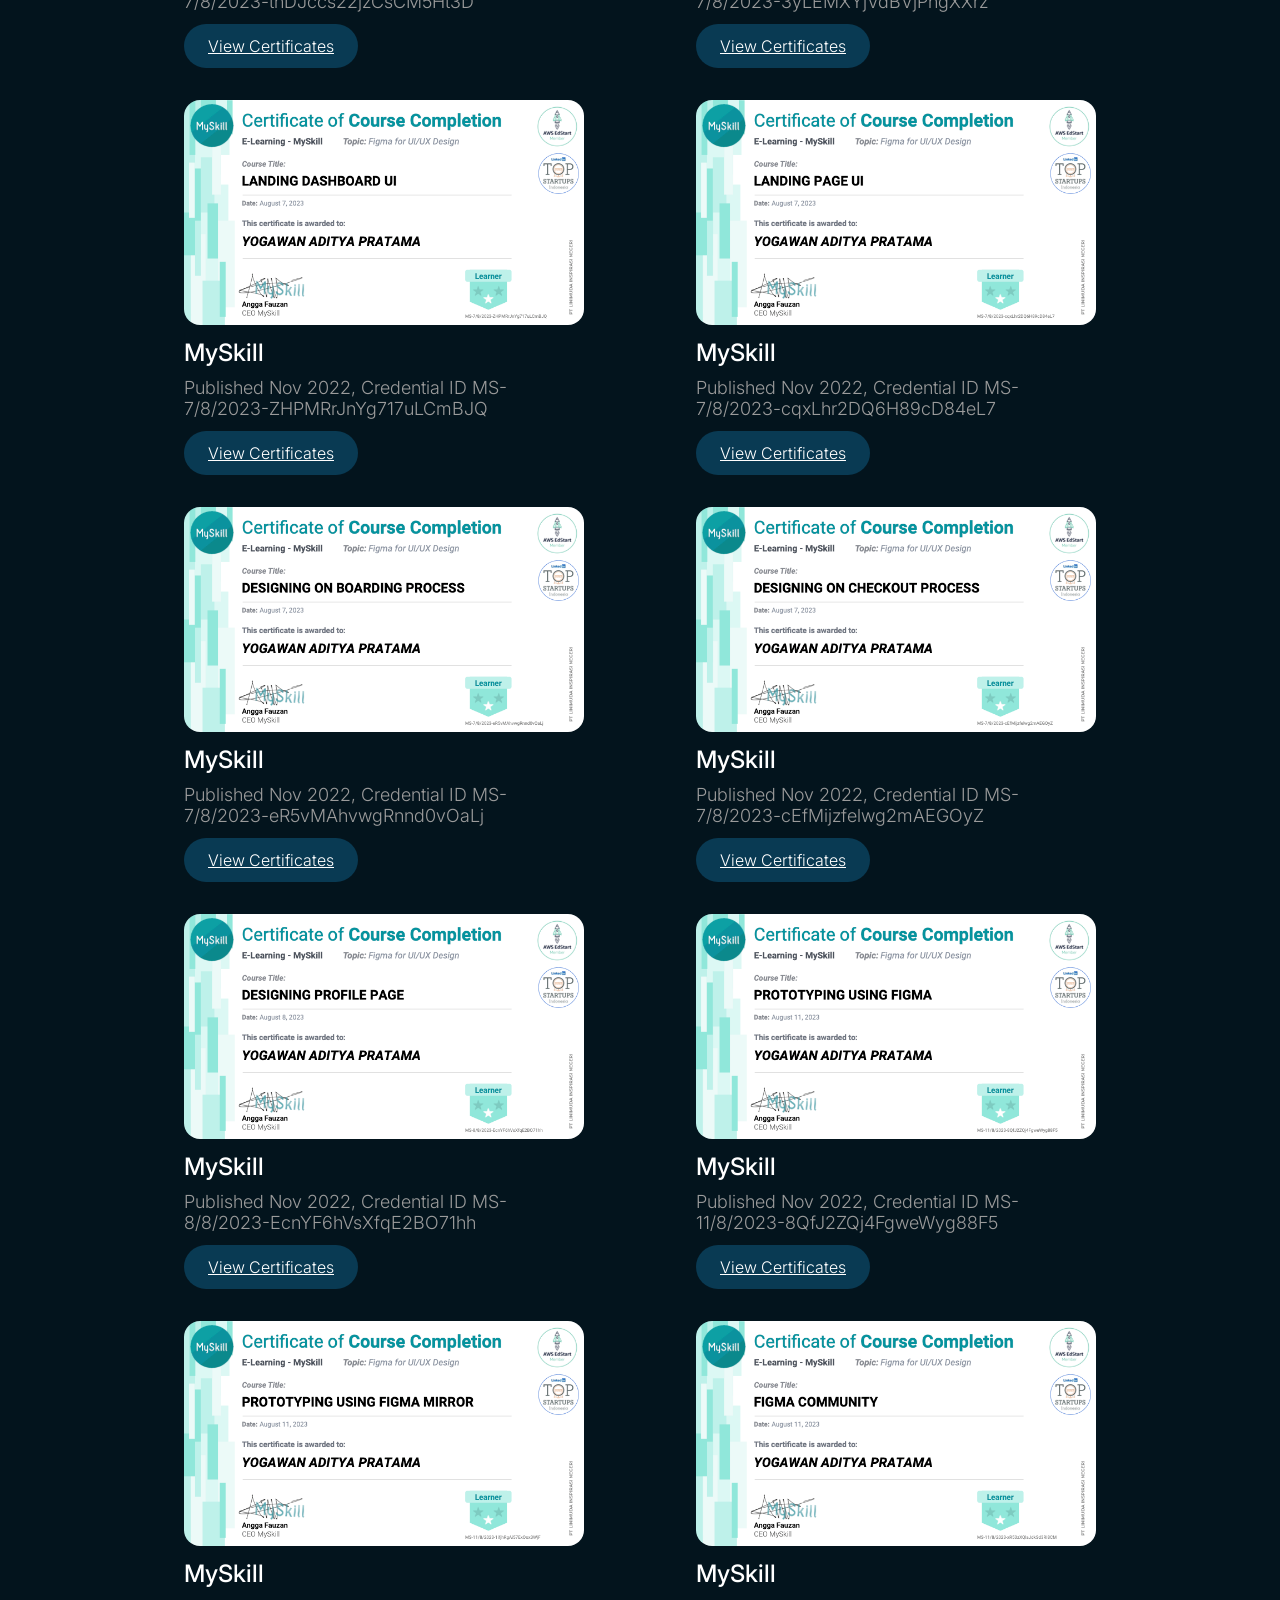
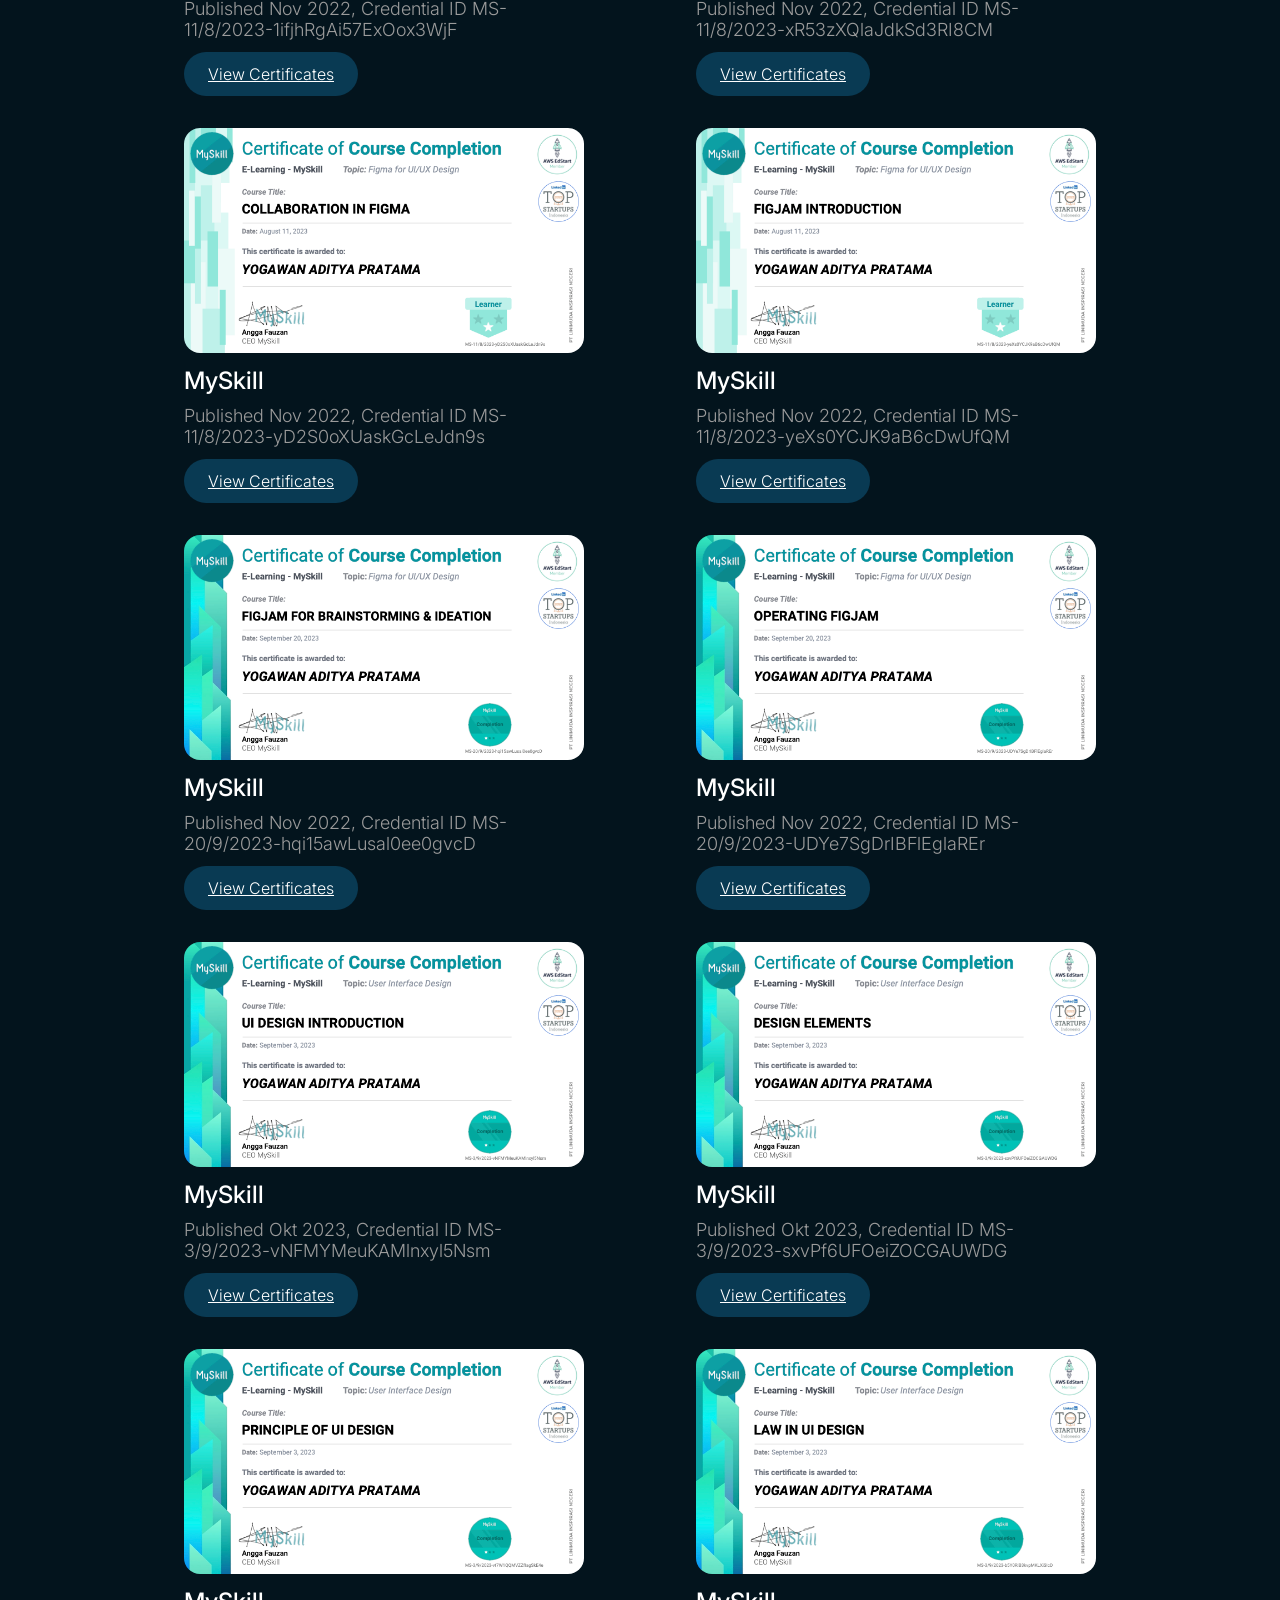
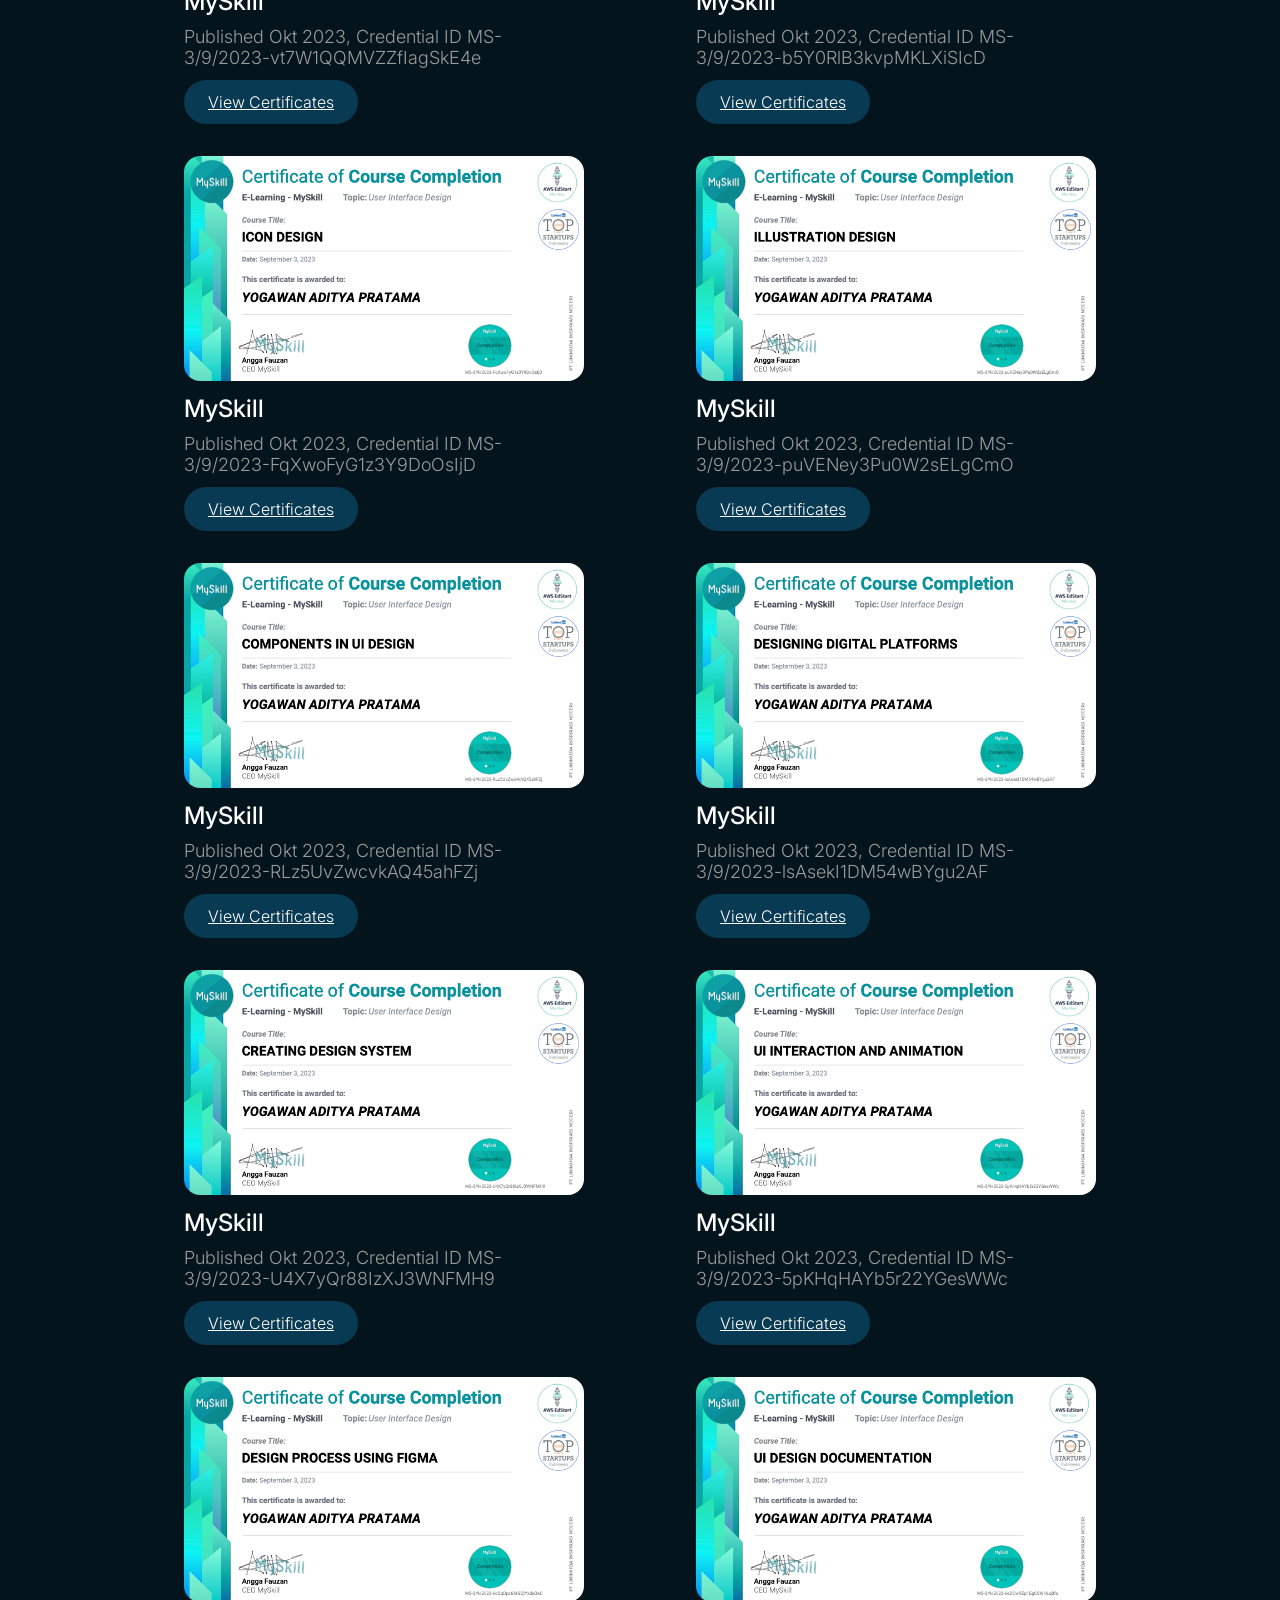
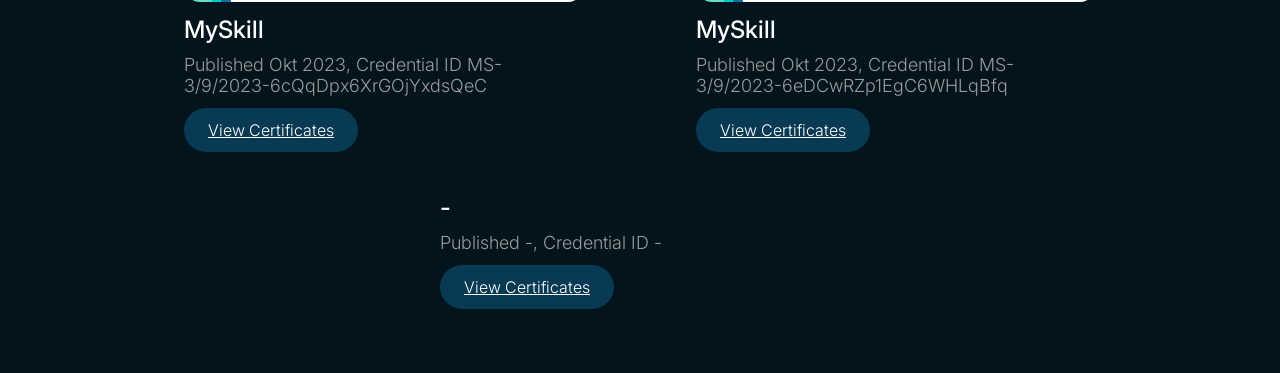
==== commit 9dace7ff: "menambahkan konten dan mengubah sedikit konten" ====
--- a/index.html
+++ b/index.html
@@ -13,61 +13,61 @@
         <div class="nav-container">
             <div class="nav-content">
                 <a class="active" href="#">Home</a>
-                <a href="#">Blog</a>
-                <a href="#">Company</a>
+                <a href="https://github.com/yogawanadityapratama">GitHub</a>
+                <a href="https://g.dev/yogawan">GDev Profile</a>
             </div>
         </div>
     </div>
     <div class="hero">
         <div class="tag">
             <div class="tag-content">
-                <p>Beginner</p>
+                <p>Just a Beginner</p>
             </div>
         </div>
         <h1>Hi! im Tama, a User Interface Designer at Verdex</h1>
         <p>Crafting Inspirational Interfaces: Explore Creative UI Design - Captivating UI Portfolio</p><br><br>
-        <a href="https://www.linkedin.com/in/yogawan-aditya-pratama-30ab0925b/">Linkedin</a>
+        <a href="#bottom">Explore my Portfolio</a>
     </div>
     <div class="experience">
-        <h2>I have 3 years experience as a Graphic Designer. I'm an expert on design fundamentals, I went from Graphic Designer to UI/UX.</h2>
-        <p>Having low grades academically but having a strong talent for designing is quite common. Each individual has different interests and skills, and academic success does not always reflect an individual's overall potential or abilities.</p>
+        <h2>3 years experience as a Graphic Designer, 3D Designer, UI Designer and Frontend Web Developer with JavaScript, Wordpress and Framer</h2>
+        <p>~ As a person full of flaws, I respect everyone and do not discriminate. In God's eyes we are the same</p>
     </div>
     <div class="currently-work">
-        <h2>Currently Work</h2>
+        <h2>Work</h2>
         <p>Every week I feature the 3 newest projects I'm working on in this section. Projects are random, they can be UI Design, Logo Design, 3D Design and others.</p><br>
         <div class="card">
             <div class="card-content" data-aos="zoom-in-left">
                 <img src="/src/img/w1.png" alt="img">
-                <h3>Oguz Portfolio</h3>
-                <p>Lorem ipsum dolor sit amet, consectetur adipisicing elit. Ea labore, corporis magnam nostrum iusto assumenda quos harum voluptates mollitia? Et quis dolores perferendis saepe repellat maiores a? Tempora, excepturi! Blanditiis.</p>
-                <div class="tag">
-                    <p>Agustus 2022</p>
+                <h3>Verum Codex / Verdex (Website Design)</h3>
+                <p>Verdex E-Learning & Freelance Agency</p>
+                <div class="tag">
+                    <p>Under-Develop</p>
+                </div>
+            </div>
+            <div class="card-content" data-aos="zoom-in-left">
+                <img src="/src/img/w3.png" alt="img">
+                <h3>PixelPluse Studio (Website Design)</h3>
+                <p>Pixelpluse digital agency landing page</p>
+                <div class="tag">
+                    <p>Complete at Jan 2024</p>
                 </div>
             </div>
             <div class="card-content" data-aos="zoom-in-left">
                 <img src="/src/img/w2.png" alt="img">
-                <h3>Digiforga Studio</h3>
-                <p>Lorem ipsum dolor sit amet, consectetur adipisicing elit. Ea labore, corporis magnam nostrum iusto assumenda quos harum voluptates mollitia? Et quis dolores perferendis saepe repellat maiores a? Tempora, excepturi! Blanditiis.</p>
-                <div class="tag">
-                    <p>Agustus 2022</p>
-                </div>
-            </div>
-            <div class="card-content" data-aos="zoom-in-left">
-                <img src="/src/img/w3.png" alt="img">
-                <h3>PixelPluse Studio</h3>
-                <p>Lorem ipsum dolor sit amet, consectetur adipisicing elit. Ea labore, corporis magnam nostrum iusto assumenda quos harum voluptates mollitia? Et quis dolores perferendis saepe repellat maiores a? Tempora, excepturi! Blanditiis.</p>
-                <div class="tag">
-                    <p>Agustus 2022</p>
+                <h3>Digiforga Studio (Website Design)</h3>
+                <p>Mini UI Design Challenge from Mas Herdetya</p>
+                <div class="tag">
+                    <p>Complete at Sep 2023</p>
                 </div>
             </div>
         </div>
     </div>
     <div class="certificate">
-        <h2>Certificate</h2>
+        <h2>1 Certificate Competition</h2>
         <p>In this certificate course, I learned a lot about using Figma. from Figjam, Wireframing, Designing and Protoyping. I also learned basic UI Fundamentals and UX Fundamentals to become my foundation in designing.</p><br>
         <div class="card">
             <div class="card-content" data-aos="zoom-in-right">
-                <img src="/src/img/UI:UX Competition/himatika.png" alt="img">
+                <img src="/src/img/Competition/himatika.png" alt="img">
                 <h3>HIMATIKA UTY</h3>
                 <p>Published Mar 2022, Credential ID -</p>
                 <div class="tag">
@@ -75,6 +75,80 @@
                 </div>
             </div>
             <div class="card-content" data-aos="zoom-in-right">
+                <h3>-</h3>
+                <p>Published -, Credential ID -</p>
+                <div class="tag">
+                    <a href="#">View Certificates</a>
+                </div>
+            </div>
+        </div>
+    </div>
+    <div class="certificate">
+        <h2>5 Certificate as UX Writing</h2>
+        <p>In this certificate course, I learned a lot about using Figma. from Figjam, Wireframing, Designing and Protoyping. I also learned basic UI Fundamentals and UX Fundamentals to become my foundation in designing.</p><br>
+        <div class="card">
+            <div class="card-content" data-aos="zoom-in-right">
+                <img src="/src/img/UX Writing/00 UX WRITING.png" alt="img">
+                <h3>MySkill</h3>
+                <p>Published Feb 2024, Credential ID MS-5/3/2024-hVbCMg00KQdwZsm8cFB5</p>
+                <div class="tag">
+                    <a href="">View Certificates</a>
+                </div>
+            </div>
+            <div class="card-content" data-aos="zoom-in-right">
+                <img src="/src/img/UX Writing/01 UX WRITING INTRODUCTION.png" alt="img">
+                <h3>MySkill</h3>
+                <p>Published Feb 2024, Credential ID MS-5/3/2024-syurrl63iynRmDEooQnL</p>
+                <div class="tag">
+                    <a href="">View Certificates</a>
+                </div>
+            </div>
+            <div class="card-content" data-aos="zoom-in-right">
+                <img src="/src/img/UX Writing/02 TONE OF VOICE IN UX WRITING.png" alt="img">
+                <h3>MySkill</h3>
+                <p>Published Feb 2024, Credential ID MS-5/3/2024-nfKRyQsGO1Qc7city73B</p>
+                <div class="tag">
+                    <a href="">View Certificates</a>
+                </div>
+            </div>
+            <div class="card-content" data-aos="zoom-in-right">
+                <img src="/src/img/UX Writing/03 USER PSYCHOLOGY & ENGAGEMENT IN UX WRITING.png" alt="img">
+                <h3>MySkill</h3>
+                <p>Published Feb 2024, Credential ID MS-5/3/2024-6sTFdBhMKbODwGWEdnaN</p>
+                <div class="tag">
+                    <a href="">View Certificates</a>
+                </div>
+            </div>
+            <div class="card-content" data-aos="zoom-in-right">
+                <img src="/src/img/UX Writing/04 WRITING FOR UI COMPONENTS.png" alt="img">
+                <h3>MySkill</h3>
+                <p>Published Feb 2024, Credential ID MS-5/3/2024-FTiqrbX2SDdfzCkpYnp5</p>
+                <div class="tag">
+                    <a href="">View Certificates</a>
+                </div>
+            </div>
+            <div class="card-content" data-aos="zoom-in-right">
+                <img src="/src/img/UX Writing/05 UX WRITING TESTING AND DOCUMENTATION.png" alt="img">
+                <h3>MySkill</h3>
+                <p>Published Feb 2024, Credential ID MS-5/3/2024-NG2Zcp0wLJR28ywKNUqo</p>
+                <div class="tag">
+                    <a href="">View Certificates</a>
+                </div>
+            </div>
+            <div class="card-content" data-aos="zoom-in-right">
+                <h3>-</h3>
+                <p>Published -, Credential ID -</p>
+                <div class="tag">
+                    <a href="#">View Certificates</a>
+                </div>
+            </div>
+        </div>
+    </div>
+    <div class="certificate">
+        <h2>34 Certificate as UI Designer</h2>
+        <p>In this certificate course, I learned a lot about using Figma. from Figjam, Wireframing, Designing and Protoyping. I also learned basic UI Fundamentals and UX Fundamentals to become my foundation in designing.</p><br>
+        <div class="card">
+            <div class="card-content" data-aos="zoom-in-right">
                 <img src="/src/img/UI Design in Figma/00 FIGMA FOR UI_UX DESIGN.png" alt="img">
                 <h3>MySkill</h3>
                 <p>Published Nov 2022, Credential ID MS-24/8/2023-LctlkK1CLjmZzTQJBhCv</p>
@@ -83,6 +157,15 @@
                 </div>
             </div>
             <div class="card-content" data-aos="zoom-in-right">
+                <img src="/src/img/UI Design/00 USER INTERFACE DESIGN.png" alt="img">
+                <h3>MySkill</h3>
+                <p>Published Okt 2023, Credential ID MS-24/8/2023-LctlkK1CLjmZzTQJBhCv</p>
+                <div class="tag">
+                    <a href="https://drive.google.com/file/d/1cH302sYhmBxdRsClgBUZUfr2xgnslH8D/view?usp=drive_link">View Certificates</a>
+                </div>
+            </div>
+
+            <div class="card-content" data-aos="zoom-in-right">
                 <img src="/src/img/UI Design in Figma/01 INTRODUCTION TO FIGMA.png" alt="img">
                 <h3>MySkill</h3>
                 <p>Published Nov 2022, Credential ID MS-4/8/2023-GLSNsqPU0WvD08M7rqt3</p>
@@ -162,8 +245,209 @@
                     <a href="https://drive.google.com/file/d/13iHksvh_j-TjqrDCTvBqH8KH55UbE1_H/view?usp=drive_link">View Certificates</a>
                 </div>
             </div>
-        </div>
-    </div>
+            <div class="card-content" data-aos="zoom-in-right">
+                <img src="/src/img/UI Design in Figma/11 LANDING DASHBOARD UI.png" alt="img">
+                <h3>MySkill</h3>
+                <p>Published Nov 2022, Credential ID MS-7/8/2023-ZHPMRrJnYg717uLCmBJQ</p>
+                <div class="tag">
+                    <a href="https://drive.google.com/file/d/1bOQ_TJUUBYt6boU6wQ9tpV1QDLb0ar28/view?usp=drive_link">View Certificates</a>
+                </div>
+            </div>
+            <div class="card-content" data-aos="zoom-in-right">
+                <img src="/src/img/UI Design in Figma/12 LANDING PAGE UI.png" alt="img">
+                <h3>MySkill</h3>
+                <p>Published Nov 2022, Credential ID MS-7/8/2023-cqxLhr2DQ6H89cD84eL7</p>
+                <div class="tag">
+                    <a href="https://drive.google.com/file/d/1Dosa3VC8fJqKTX1E1QyYgPEd0_SMbNQ_/view?usp=drive_link">View Certificates</a>
+                </div>
+            </div>
+            <div class="card-content" data-aos="zoom-in-right">
+                <img src="/src/img/UI Design in Figma/13 DESIGNING ON BOARDING PROCESS.png" alt="img">
+                <h3>MySkill</h3>
+                <p>Published Nov 2022, Credential ID MS-7/8/2023-eR5vMAhvwgRnnd0vOaLj</p>
+                <div class="tag">
+                    <a href="https://drive.google.com/file/d/1f_ebm-qmylyl4pUYcv7Zw3X9LvIDZBUw/view?usp=drive_link">View Certificates</a>
+                </div>
+            </div>
+            <div class="card-content" data-aos="zoom-in-right">
+                <img src="/src/img/UI Design in Figma/14 DESIGNING ON CHECKOUT PROCESS.png" alt="img">
+                <h3>MySkill</h3>
+                <p>Published Nov 2022, Credential ID MS-7/8/2023-cEfMijzfelwg2mAEGOyZ</p>
+                <div class="tag">
+                    <a href="https://drive.google.com/file/d/1kMOKdjVa4QpJ5Go71ecSQYdyKxSCQQDF/view?usp=drive_link">View Certificates</a>
+                </div>
+            </div>
+            <div class="card-content" data-aos="zoom-in-right">
+                <img src="/src/img/UI Design in Figma/15 DESIGNING PROFILE PAGE.png" alt="img">
+                <h3>MySkill</h3>
+                <p>Published Nov 2022, Credential ID MS-8/8/2023-EcnYF6hVsXfqE2BO71hh</p>
+                <div class="tag">
+                    <a href="https://drive.google.com/file/d/1w8J50GBKe02wIjKy8G6jg5zALia9KWh_/view?usp=drive_link">View Certificates</a>
+                </div>
+            </div>
+            <div class="card-content" data-aos="zoom-in-right">
+                <img src="/src/img/UI Design in Figma/16 PROTOTYPING USING FIGMA.png" alt="img">
+                <h3>MySkill</h3>
+                <p>Published Nov 2022, Credential ID MS-11/8/2023-8QfJ2ZQj4FgweWyg88F5</p>
+                <div class="tag">
+                    <a href="https://drive.google.com/file/d/11_uZkz71LIEdMPMiSRoAVvP9zo58fjur/view?usp=drive_link">View Certificates</a>
+                </div>
+            </div>
+            <div class="card-content" data-aos="zoom-in-right">
+                <img src="/src/img/UI Design in Figma/17 PROTOTYPING USING FIGMA MIRROR.png" alt="img">
+                <h3>MySkill</h3>
+                <p>Published Nov 2022, Credential ID MS-11/8/2023-1ifjhRgAi57ExOox3WjF</p>
+                <div class="tag">
+                    <a href="https://drive.google.com/file/d/1ckCKtkLJq0Da_okXVsdozEtlm_UJpfhV/view?usp=drive_link">View Certificates</a>
+                </div>
+            </div>
+            <div class="card-content" data-aos="zoom-in-right">
+                <img src="/src/img/UI Design in Figma/18 FIGMA COMMUNITY.png" alt="img">
+                <h3>MySkill</h3>
+                <p>Published Nov 2022, Credential ID MS-11/8/2023-xR53zXQlaJdkSd3RI8CM</p>
+                <div class="tag">
+                    <a href="https://drive.google.com/file/d/1KXH5QK1P6AV3GsRdIyZ_TR9HWIWY0Z-a/view?usp=drive_link">View Certificates</a>
+                </div>
+            </div>
+            <div class="card-content" data-aos="zoom-in-right">
+                <img src="/src/img/UI Design in Figma/19 COLLABORATION IN FIGMA.png" alt="img">
+                <h3>MySkill</h3>
+                <p>Published Nov 2022, Credential ID MS-11/8/2023-yD2S0oXUaskGcLeJdn9s</p>
+                <div class="tag">
+                    <a href="https://drive.google.com/file/d/1YjGyD6I7O2aTVtidE3YfJNlcqhBfns7X/view?usp=drive_link">View Certificates</a>
+                </div>
+            </div>
+            <div class="card-content" data-aos="zoom-in-right">
+                <img src="/src/img/UI Design in Figma/20 FIGJAM INTRODUCTION.png" alt="img">
+                <h3>MySkill</h3>
+                <p>Published Nov 2022, Credential ID MS-11/8/2023-yeXs0YCJK9aB6cDwUfQM</p>
+                <div class="tag">
+                    <a href="https://drive.google.com/file/d/1q_AQV60OMp2XamG8AX8MtttWWhmu-Z5r/view?usp=drive_link">View Certificates</a>
+                </div>
+            </div>
+            <div class="card-content" data-aos="zoom-in-right">
+                <img src="/src/img/UI Design in Figma/21 FIGJAM FOR BRAINSTORMING & IDEATION.png" alt="img">
+                <h3>MySkill</h3>
+                <p>Published Nov 2022, Credential ID MS-20/9/2023-hqi15awLusal0ee0gvcD</p>
+                <div class="tag">
+                    <a href="https://drive.google.com/file/d/15gzD8g8PZhhlNvGYvatOeCo7FvFyT4GR/view?usp=drive_link">View Certificates</a>
+                </div>
+            </div>
+            <div class="card-content" data-aos="zoom-in-right">
+                <img src="/src/img/UI Design in Figma/22 OPERATING FIGJAM.png" alt="img">
+                <h3>MySkill</h3>
+                <p>Published Nov 2022, Credential ID MS-20/9/2023-UDYe7SgDrIBFlEglaREr</p>
+                <div class="tag">
+                    <a href="https://drive.google.com/file/d/15qv8oF17ZedDnnu7tljJvpTCmi3LZ5mB/view?usp=drive_link">View Certificates</a>
+                </div>
+            </div>
+
+            <div class="card-content" data-aos="zoom-in-right">
+                <img src="/src/img/UI Design/01 UI DESIGN INTRODUCTION.png" alt="img">
+                <h3>MySkill</h3>
+                <p>Published Okt 2023, Credential ID MS-3/9/2023-vNFMYMeuKAMlnxyl5Nsm</p>
+                <div class="tag">
+                    <a href="https://drive.google.com/file/d/1iov6tvfdBfteg-IbsNUO42fZjSr857dH/view?usp=drive_link">View Certificates</a>
+                </div>
+            </div>
+            <div class="card-content" data-aos="zoom-in-right">
+                <img src="/src/img/UI Design/02 DESIGN ELEMENTS.png" alt="img">
+                <h3>MySkill</h3>
+                <p>Published Okt 2023, Credential ID MS-3/9/2023-sxvPf6UFOeiZOCGAUWDG</p>
+                <div class="tag">
+                    <a href="https://drive.google.com/file/d/1UvMHpN53q2DgrGAG1JVZ6S0PUpgiDeBl/view?usp=drive_link">View Certificates</a>
+                </div>
+            </div>
+            <div class="card-content" data-aos="zoom-in-right">
+                <img src="/src/img/UI Design/03 PRINCIPLE OF UI DESIGN.png" alt="img">
+                <h3>MySkill</h3>
+                <p>Published Okt 2023, Credential ID MS-3/9/2023-vt7W1QQMVZZfIagSkE4e</p>
+                <div class="tag">
+                    <a href="https://drive.google.com/file/d/1aP9FEp1qsZyWblbfx9IRGjoh7ZQesAV4/view?usp=drive_link">View Certificates</a>
+                </div>
+            </div>
+            <div class="card-content" data-aos="zoom-in-right">
+                <img src="/src/img/UI Design/04 LAW IN UI DESIGN.png" alt="img">
+                <h3>MySkill</h3>
+                <p>Published Okt 2023, Credential ID MS-3/9/2023-b5Y0RlB3kvpMKLXiSIcD</p>
+                <div class="tag">
+                    <a href="https://drive.google.com/file/d/1nwoGyJdIv9KoKTz-4BDMqz2uyM86a01S/view?usp=drive_link">View Certificates</a>
+                </div>
+            </div>
+            <div class="card-content" data-aos="zoom-in-right">
+                <img src="/src/img/UI Design/05 ICON DESIGN.png" alt="img">
+                <h3>MySkill</h3>
+                <p>Published Okt 2023, Credential ID MS-3/9/2023-FqXwoFyG1z3Y9DoOsIjD</p>
+                <div class="tag">
+                    <a href="https://drive.google.com/file/d/15-AtVMlut6_nHOsLtBDMfGTXdP9-rHuc/view?usp=drive_link">View Certificates</a>
+                </div>
+            </div>
+            <div class="card-content" data-aos="zoom-in-right">
+                <img src="/src/img/UI Design/06 ILLUSTRATION DESIGN.png" alt="img">
+                <h3>MySkill</h3>
+                <p>Published Okt 2023, Credential ID MS-3/9/2023-puVENey3Pu0W2sELgCmO</p>
+                <div class="tag">
+                    <a href="https://drive.google.com/file/d/1Ni_QJdTU8oaC0yz8vUbL4IvXpT3nYIee/view?usp=drive_link">View Certificates</a>
+                </div>
+            </div>
+            <div class="card-content" data-aos="zoom-in-right">
+                <img src="/src/img/UI Design/07 COMPONENTS IN UI DESIGN.png" alt="img">
+                <h3>MySkill</h3>
+                <p>Published Okt 2023, Credential ID MS-3/9/2023-RLz5UvZwcvkAQ45ahFZj</p>
+                <div class="tag">
+                    <a href="https://drive.google.com/file/d/1G3jCLqwQb3sPFMpxHHkzYg1kFFyH_9Nz/view?usp=drive_link">View Certificates</a>
+                </div>
+            </div>
+            <div class="card-content" data-aos="zoom-in-right">
+                <img src="/src/img/UI Design/08 DESIGNING DIGITAL PLATFORMS.png" alt="img">
+                <h3>MySkill</h3>
+                <p>Published Okt 2023, Credential ID MS-3/9/2023-lsAsekI1DM54wBYgu2AF</p>
+                <div class="tag">
+                    <a href="https://drive.google.com/file/d/1DPdVMtB0toVhKHNiZc5jMiITRNodVYB7/view?usp=drive_link">View Certificates</a>
+                </div>
+            </div>
+            <div class="card-content" data-aos="zoom-in-right">
+                <img src="/src/img/UI Design/09 CREATING DESIGN SYSTEM.png" alt="img">
+                <h3>MySkill</h3>
+                <p>Published Okt 2023, Credential ID MS-3/9/2023-U4X7yQr88IzXJ3WNFMH9</p>
+                <div class="tag">
+                    <a href="https://drive.google.com/file/d/1wG8EEos9FCOt9Iuks-H53WQiSxAV_gEO/view?usp=drive_link">View Certificates</a>
+                </div>
+            </div>
+            <div class="card-content" data-aos="zoom-in-right">
+                <img src="/src/img/UI Design/10 UI INTERACTION AND ANIMATION.png" alt="img">
+                <h3>MySkill</h3>
+                <p>Published Okt 2023, Credential ID MS-3/9/2023-5pKHqHAYb5r22YGesWWc</p>
+                <div class="tag">
+                    <a href="https://drive.google.com/file/d/1almfKPCqkeNyqtak6fPnigZ0cmjrjtoh/view?usp=drive_link">View Certificates</a>
+                </div>
+            </div>
+            <div class="card-content" data-aos="zoom-in-right">
+                <img src="/src/img/UI Design/11 DESIGN PROCESS USING FIGMA.png" alt="img">
+                <h3>MySkill</h3>
+                <p>Published Okt 2023, Credential ID MS-3/9/2023-6cQqDpx6XrGOjYxdsQeC</p>
+                <div class="tag">
+                    <a href="https://drive.google.com/file/d/10e-8tKPpvOp_IlISXY9b87t0yW2QHr-r/view?usp=drive_link">View Certificates</a>
+                </div>
+            </div>
+            <div class="card-content" data-aos="zoom-in-right">
+                <img src="/src/img/UI Design/12 UI DESIGN DOCUMENTATION.png" alt="img">
+                <h3>MySkill</h3>
+                <p>Published Okt 2023, Credential ID MS-3/9/2023-6eDCwRZp1EgC6WHLqBfq</p>
+                <div class="tag">
+                    <a href="https://drive.google.com/file/d/1q1algr8HIiqn3HBCgsCYtBwxkFKtIAkB/view?usp=drive_link">View Certificates</a>
+                </div>
+            </div>
+            <div class="card-content" data-aos="zoom-in-right">
+                <h3>-</h3>
+                <p>Published -, Credential ID -</p>
+                <div class="tag">
+                    <a href="#">View Certificates</a>
+                </div>
+            </div>
+        </div>
+    </div>
+    <div id="bottom"></div>
     <script src="/src/js/script.js"></script>
     <script src="/src/js/components/accordion.js"></script>
     <script src="https://unpkg.com/aos@2.3.1/dist/aos.js"></script>
--- a/sass/styles.css
+++ b/sass/styles.css
@@ -100,6 +100,10 @@
     font-size: 64px;
   }
 }
+* {
+  scroll-behavior: smooth;
+}
+
 body {
   background-color: #03141D;
   padding: 0;
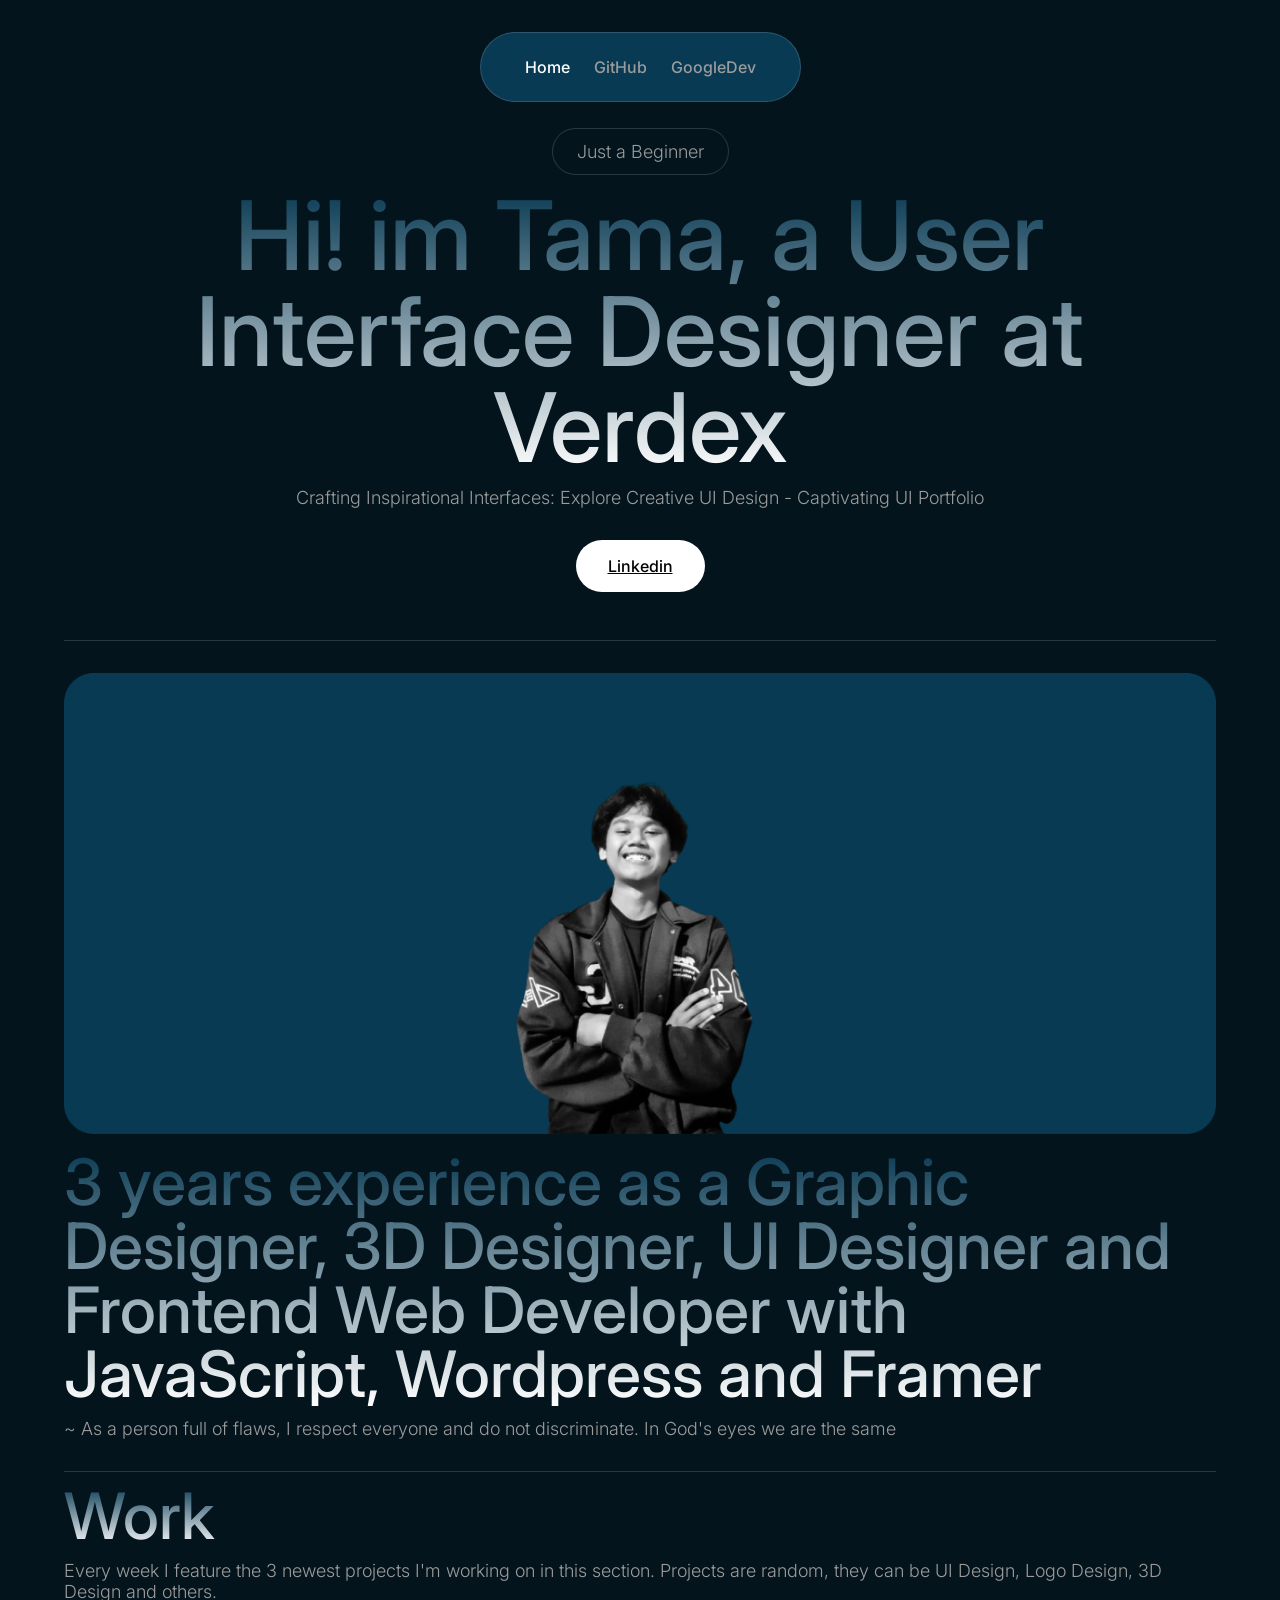
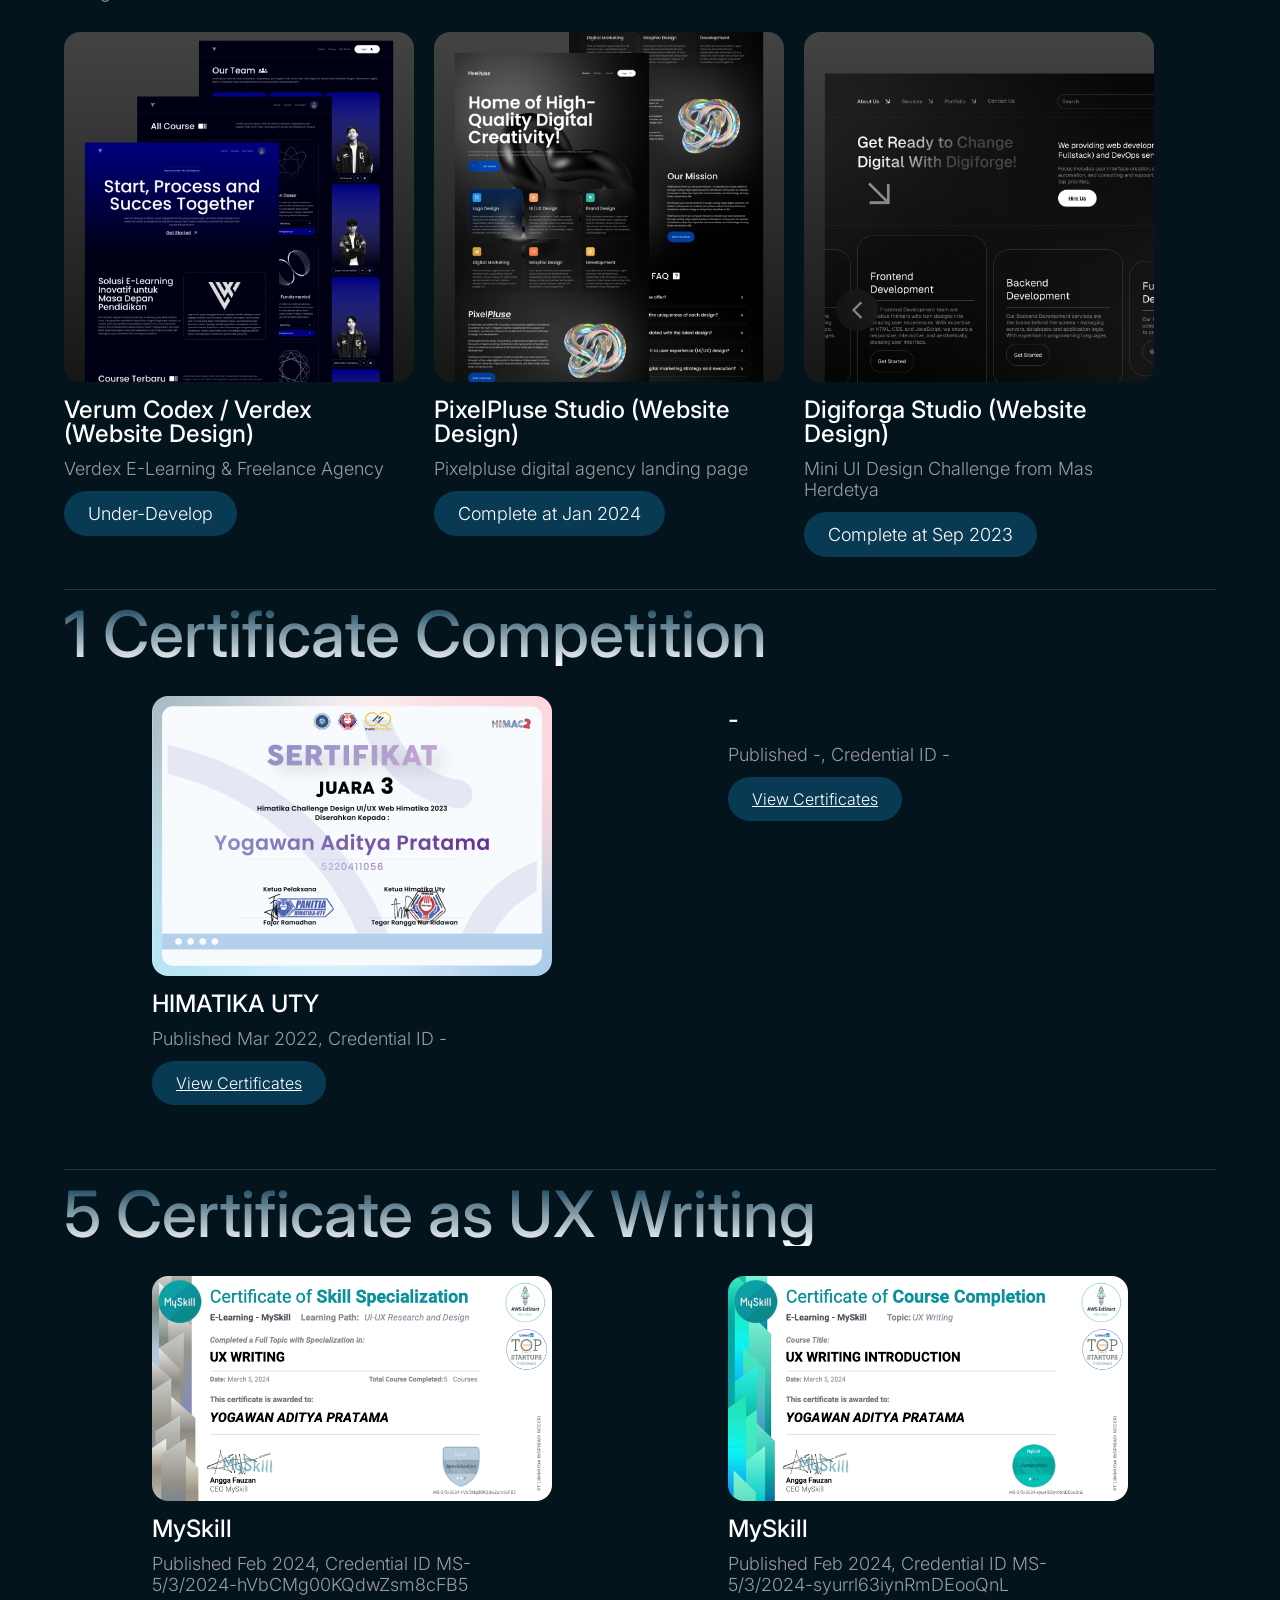
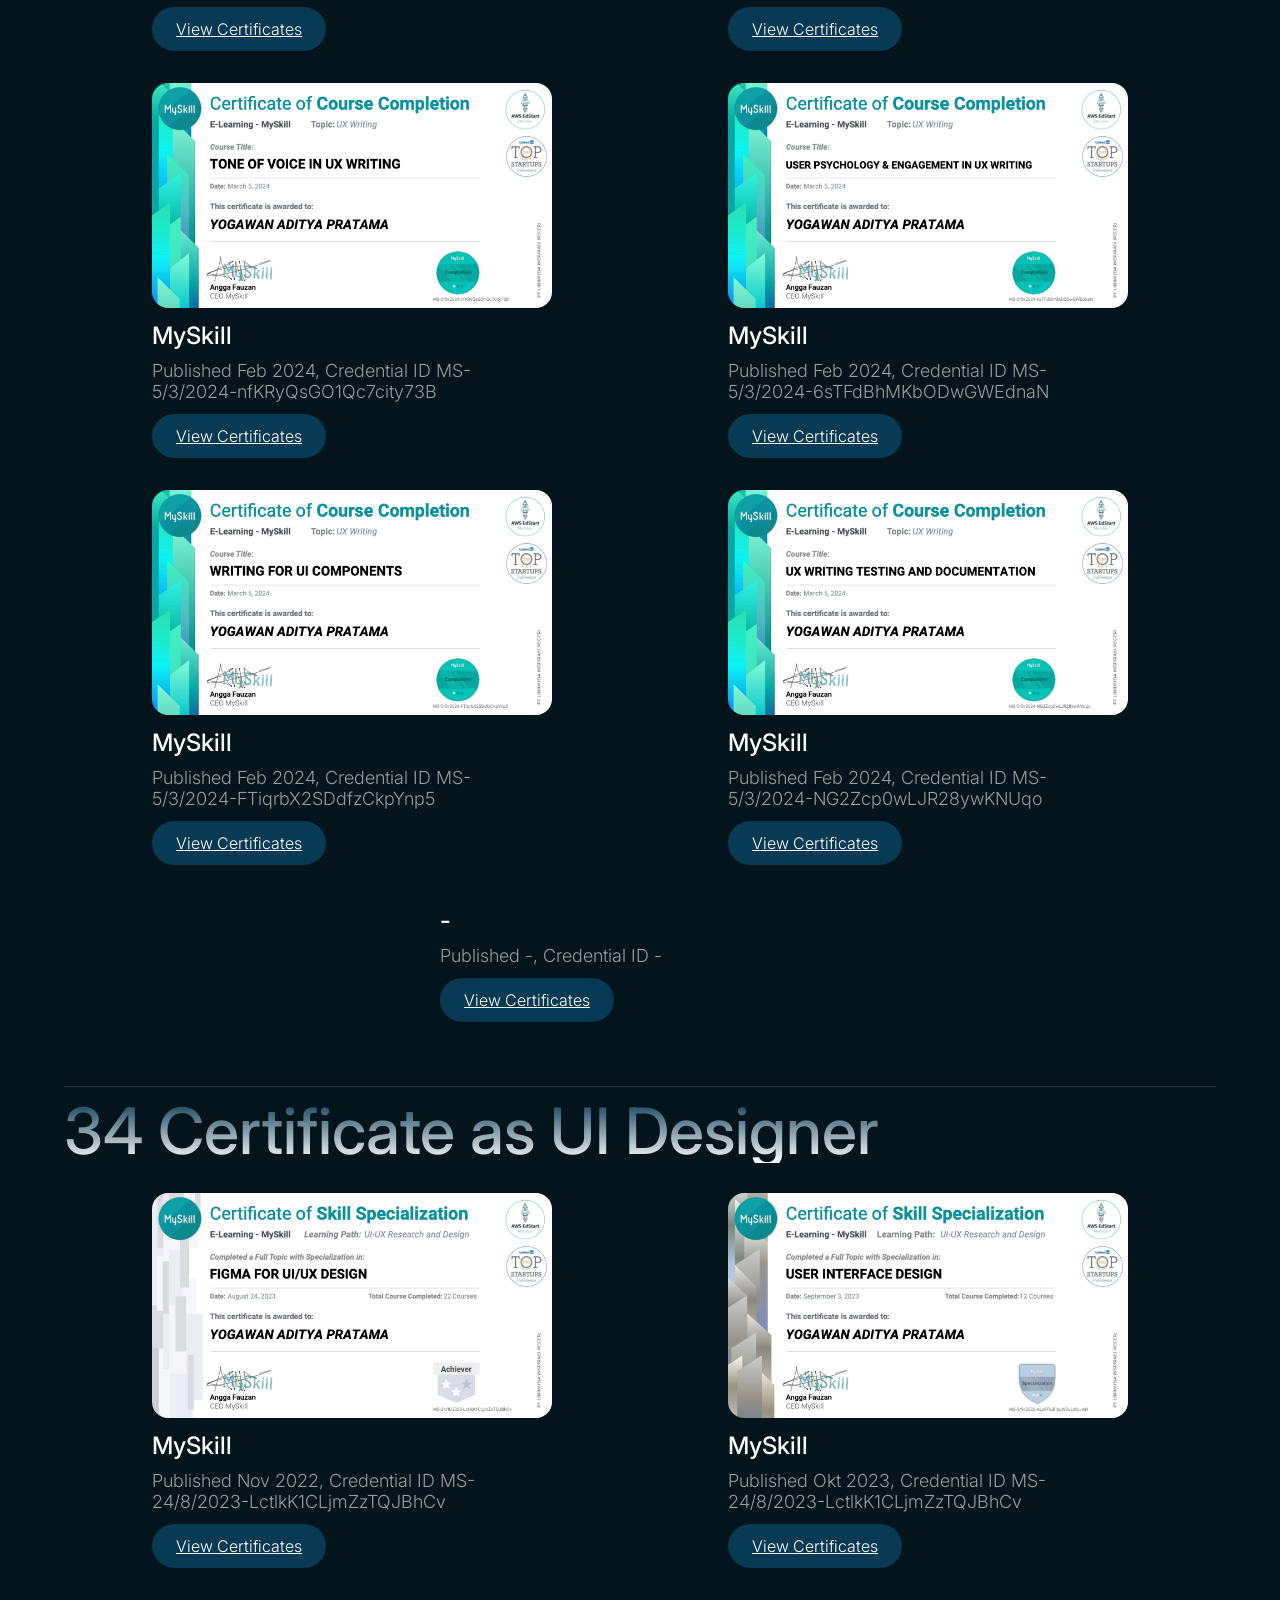
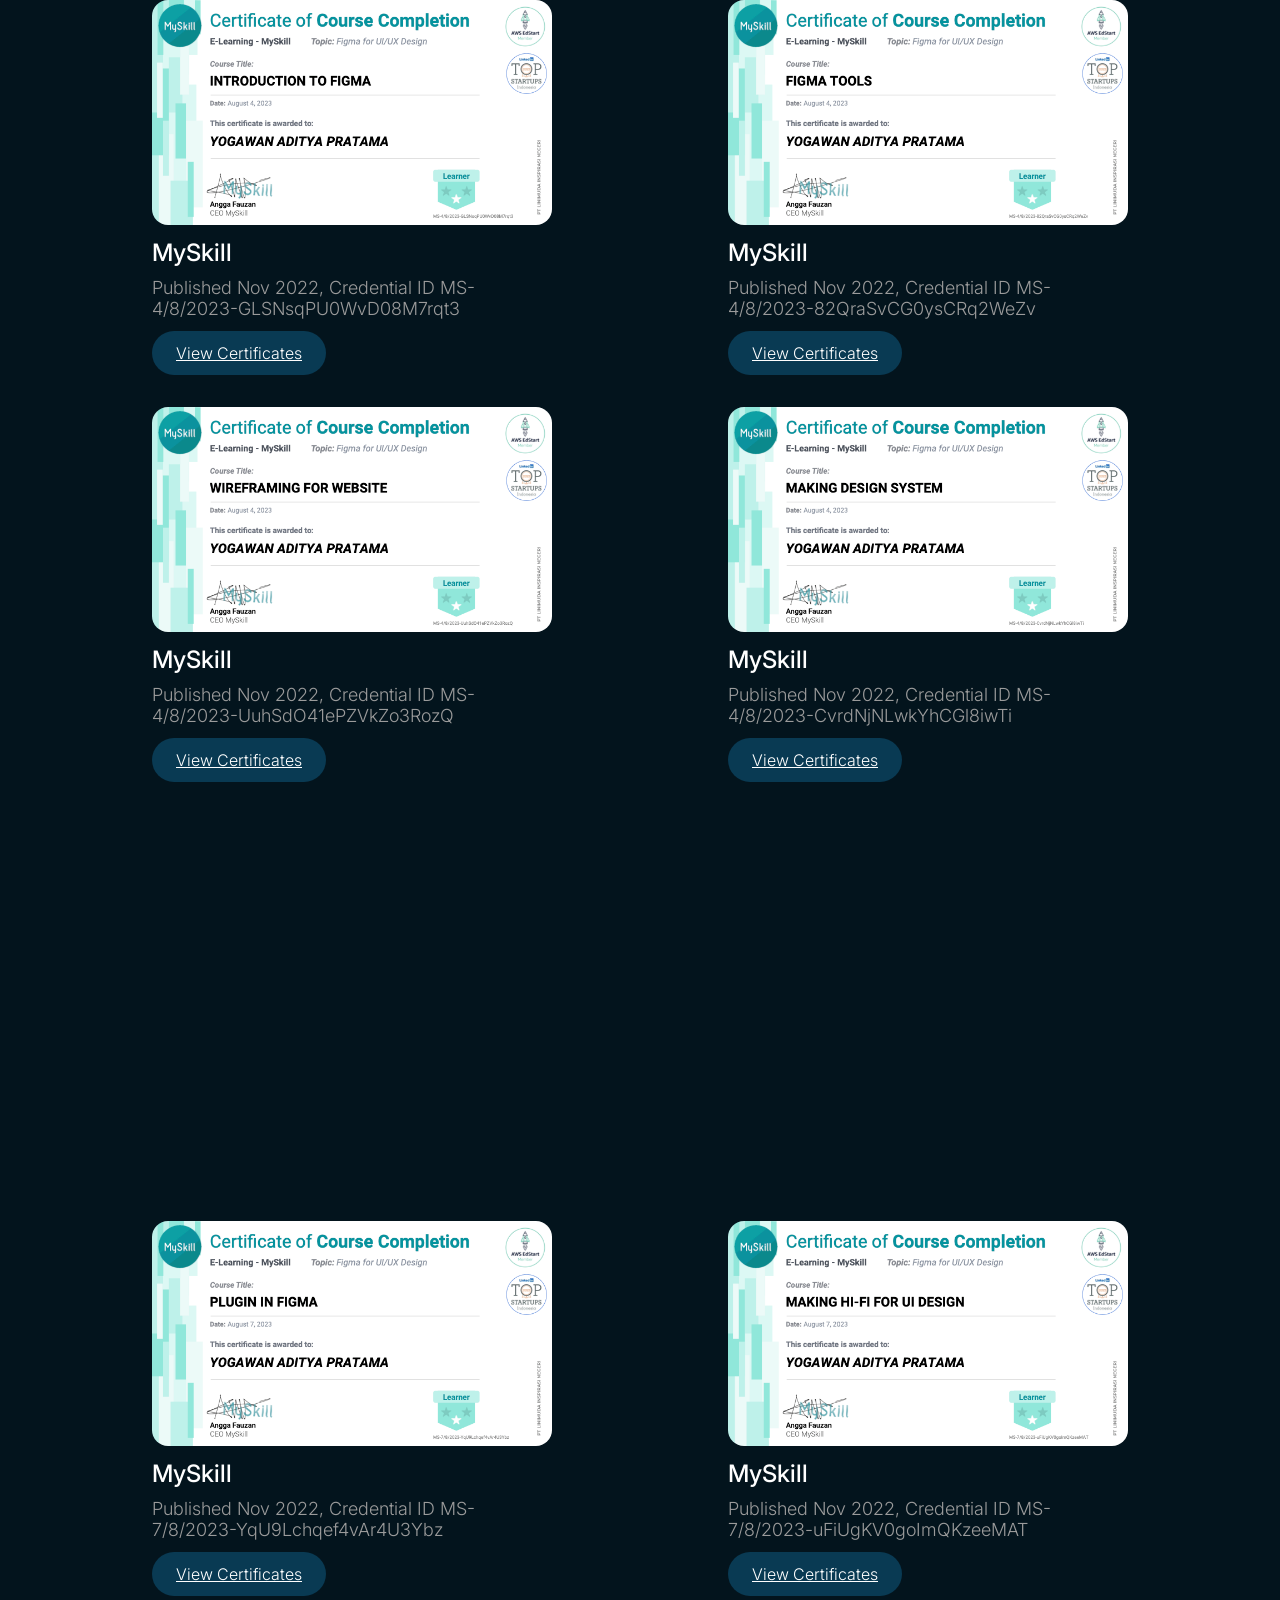
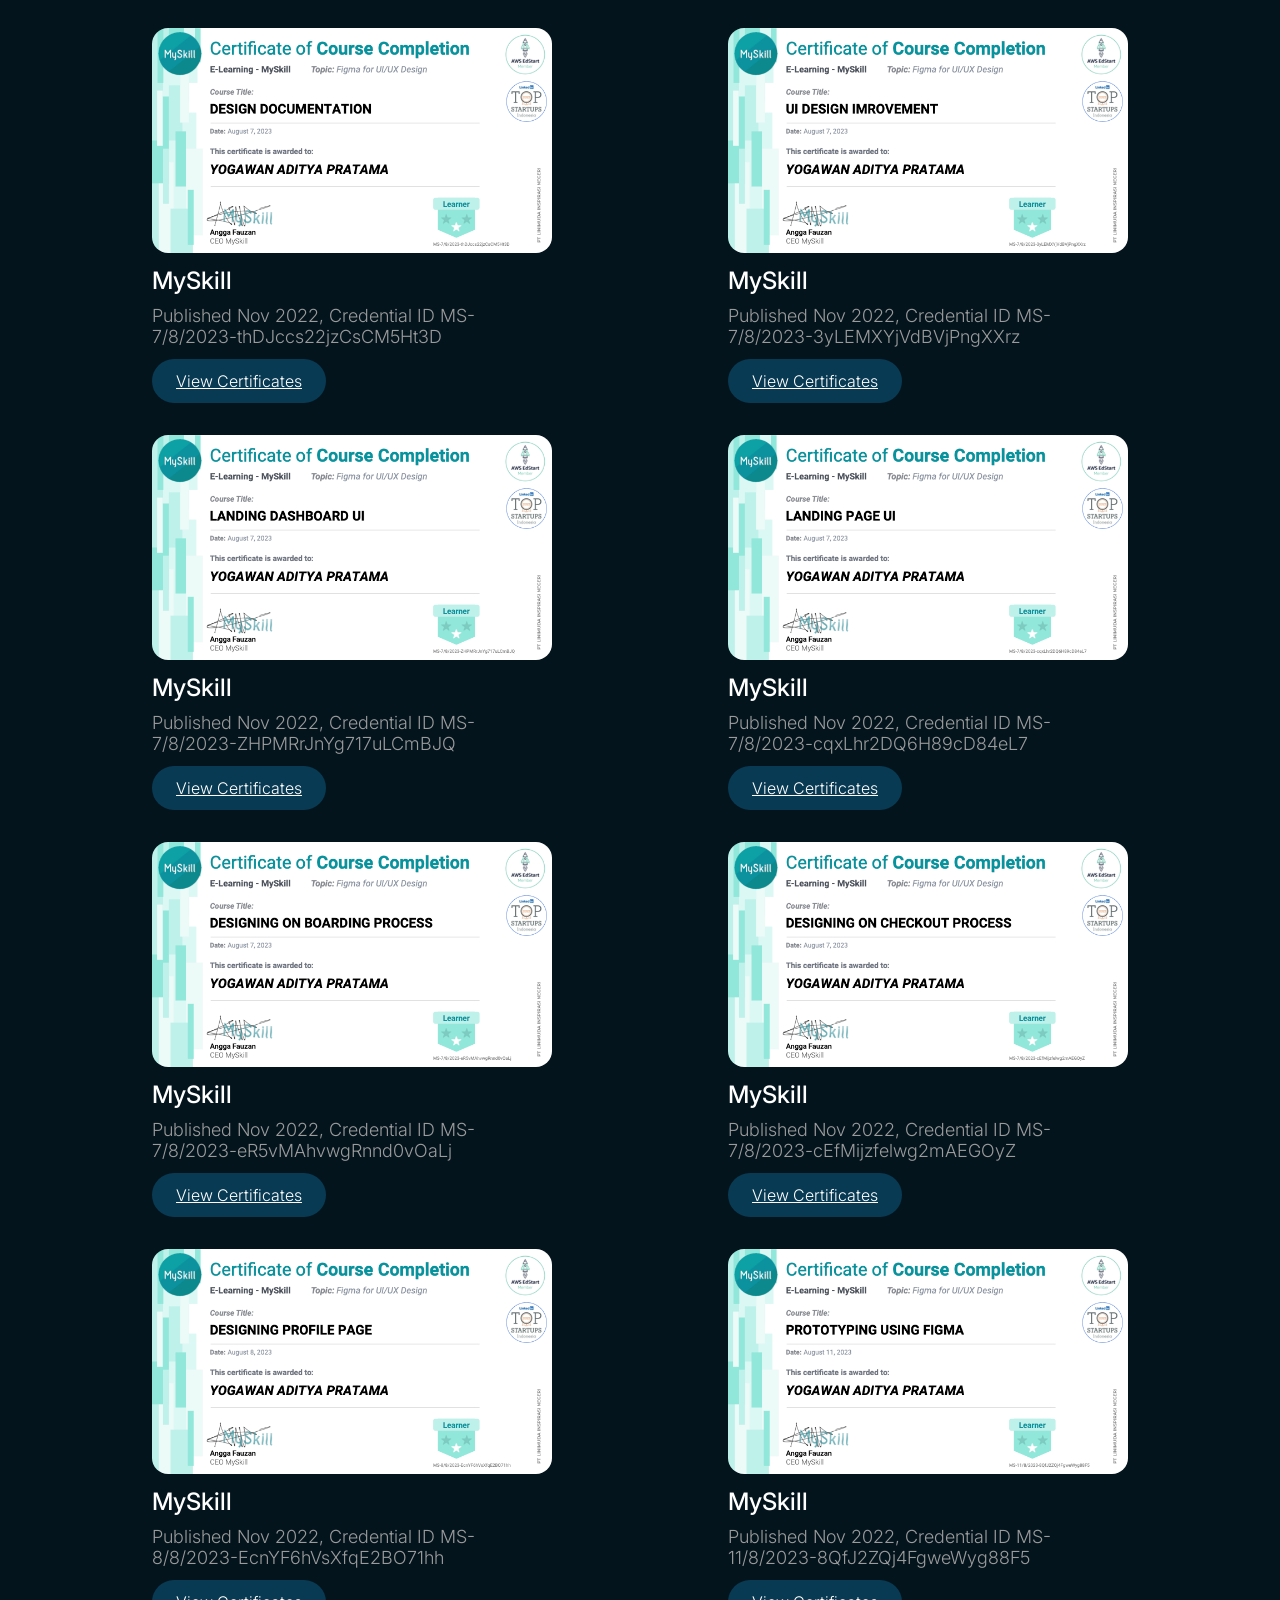
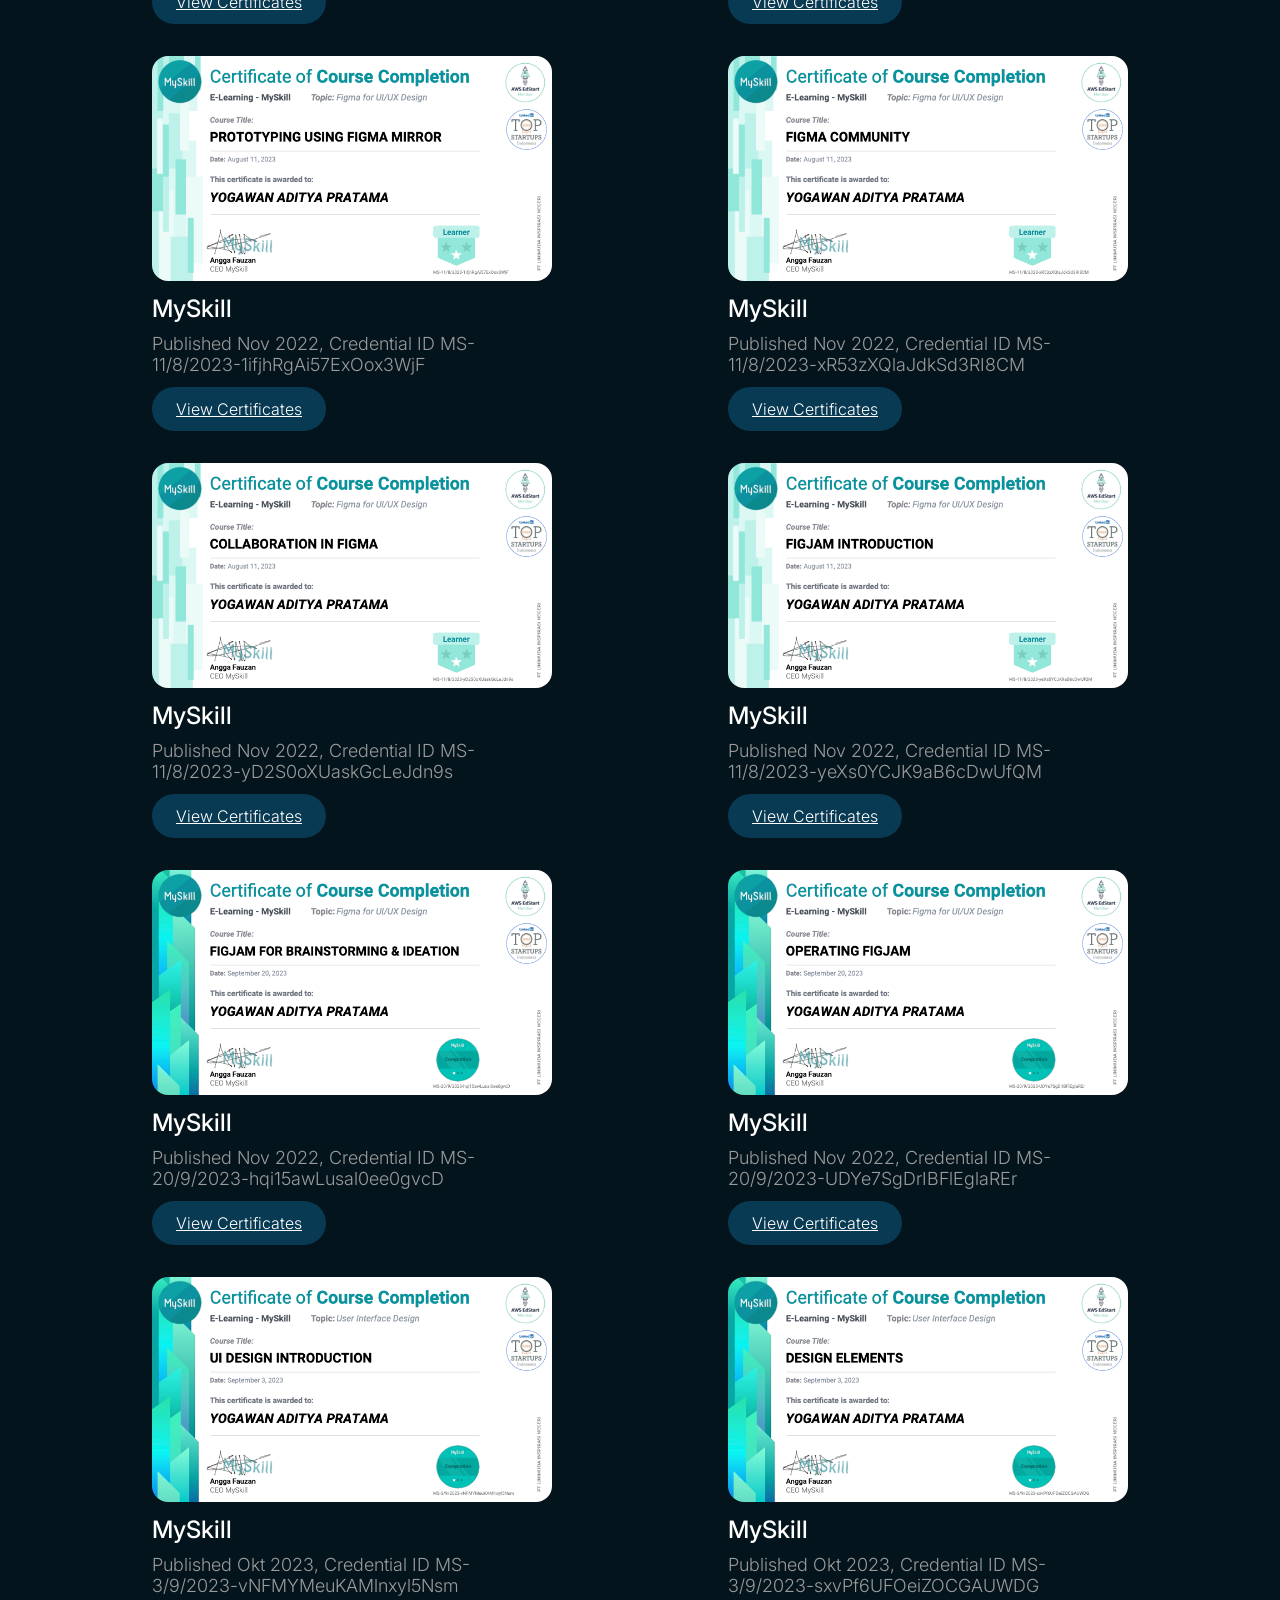
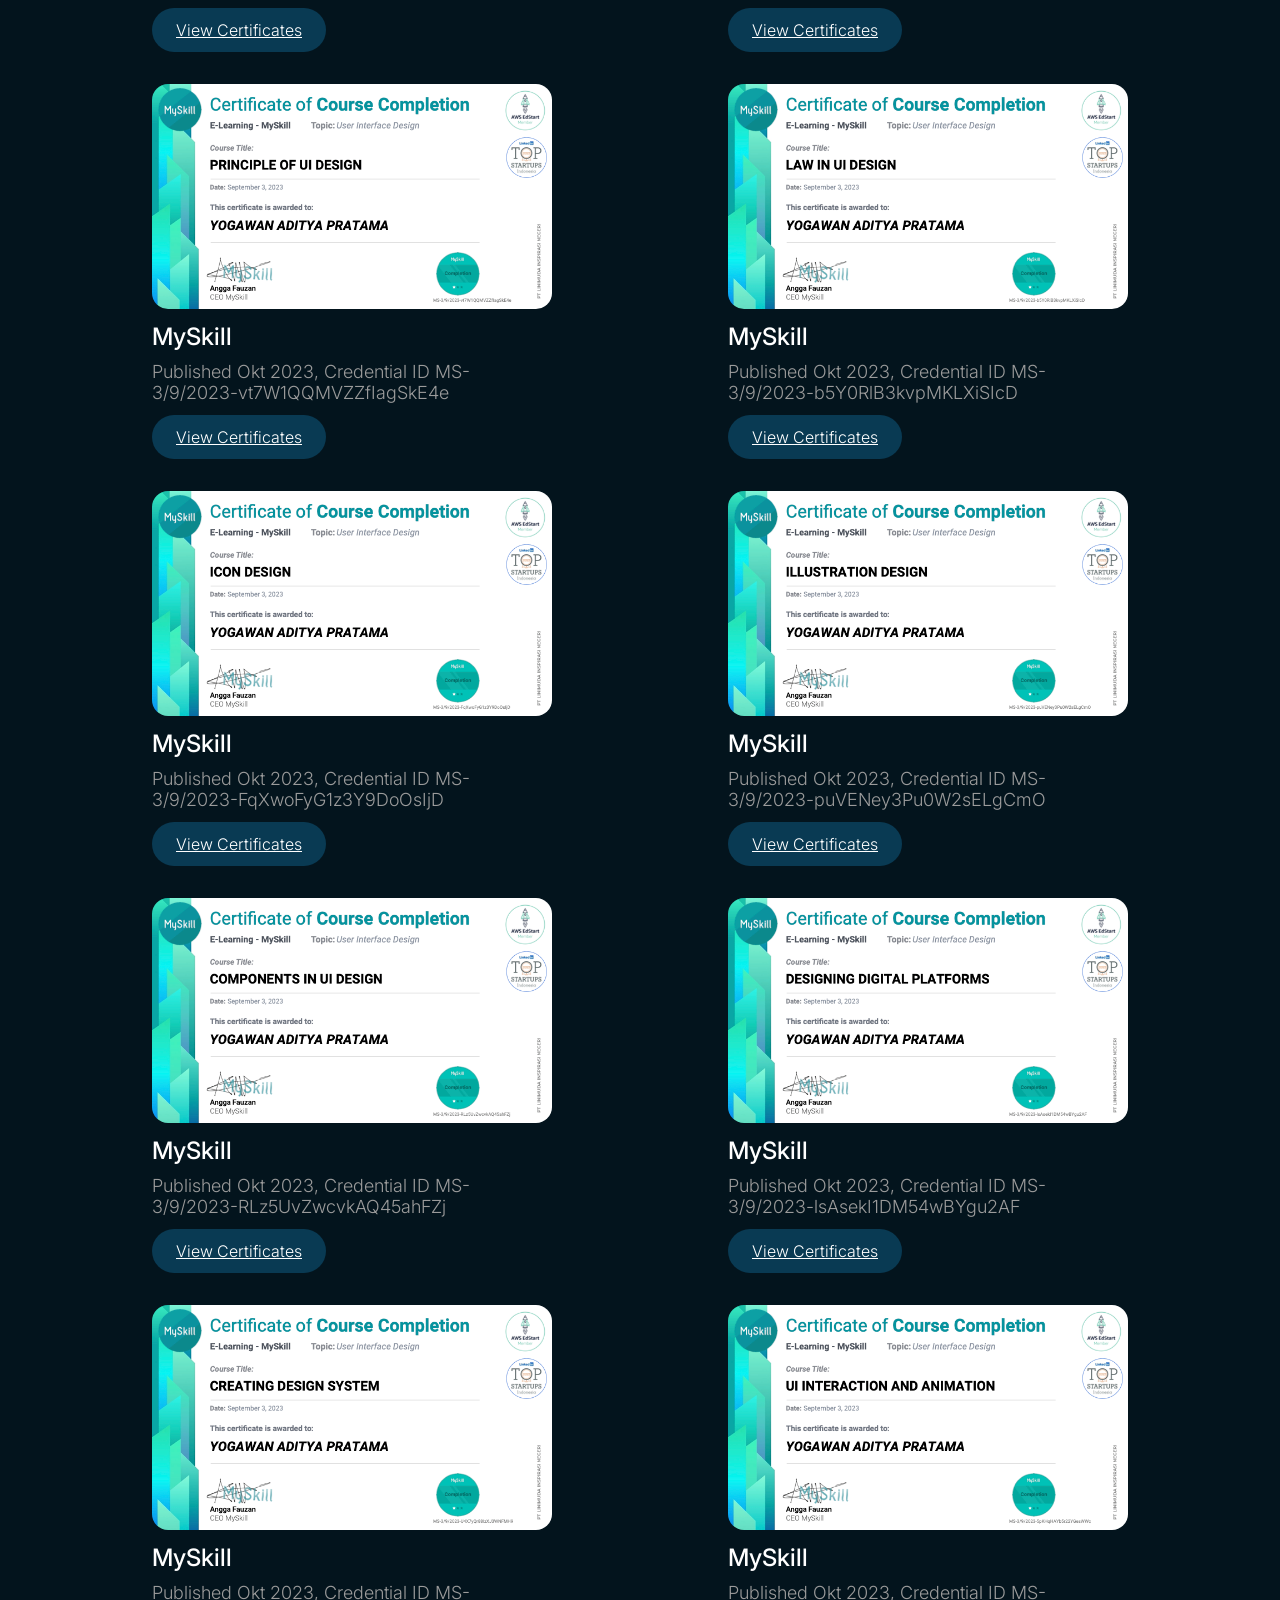
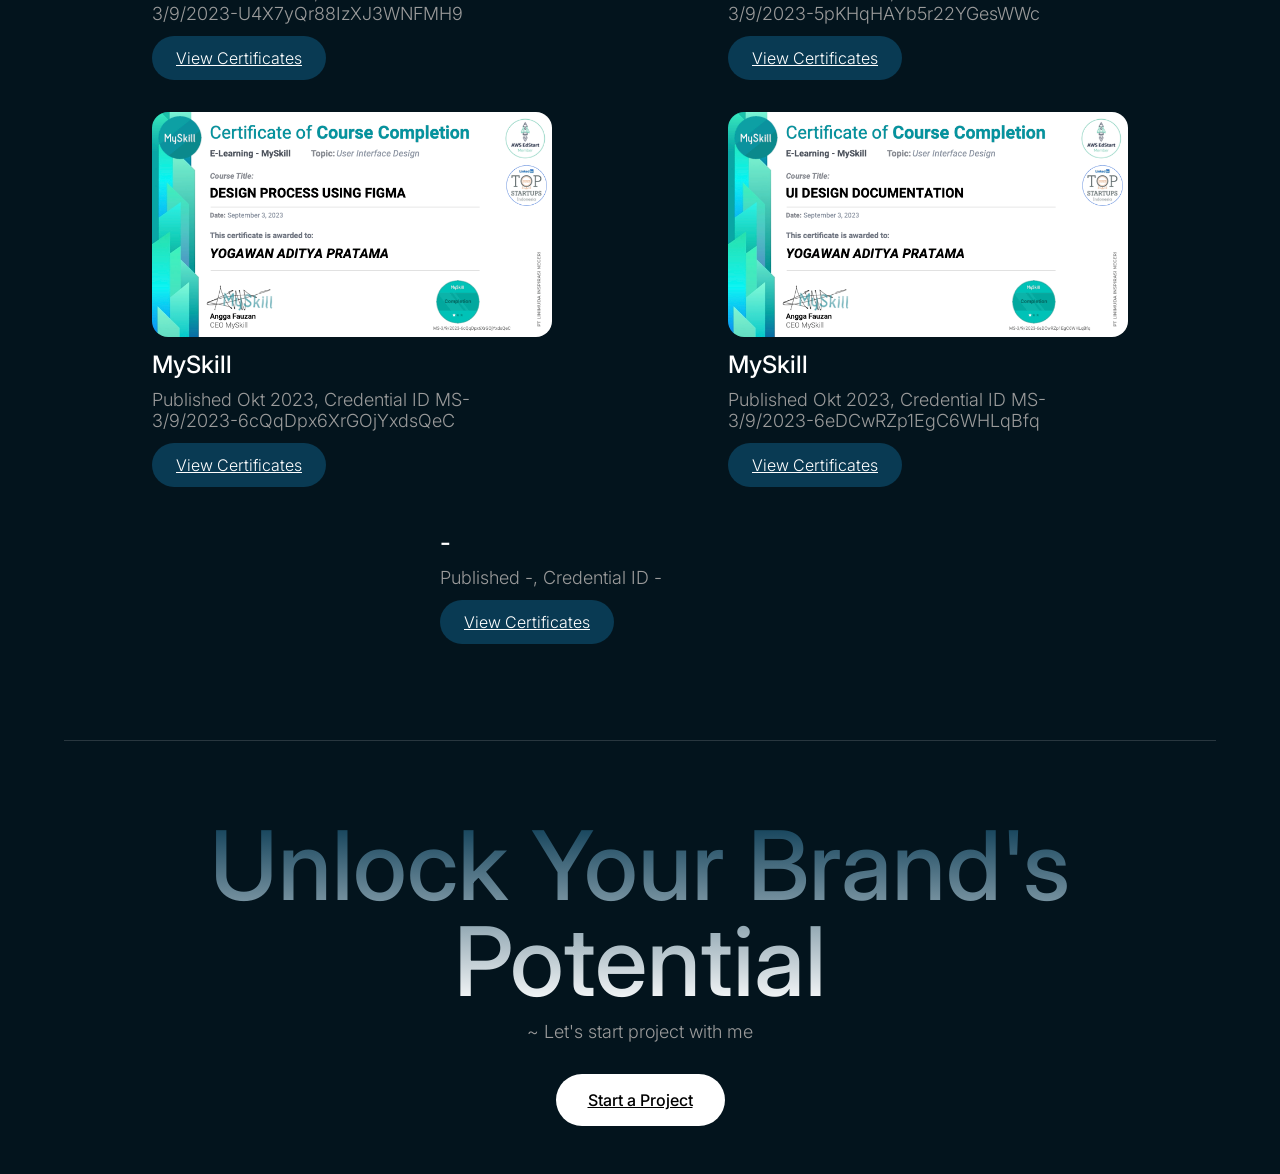
==== commit e3586f48: "mengupdate berberapa ui dan menambahkan konten" ====
--- a/index.html
+++ b/index.html
@@ -14,7 +14,7 @@
             <div class="nav-content">
                 <a class="active" href="#">Home</a>
                 <a href="https://github.com/yogawanadityapratama">GitHub</a>
-                <a href="https://g.dev/yogawan">GDev Profile</a>
+                <a href="https://g.dev/yogawan">GoogleDev</a>
             </div>
         </div>
     </div>
@@ -26,9 +26,10 @@
         </div>
         <h1>Hi! im Tama, a User Interface Designer at Verdex</h1>
         <p>Crafting Inspirational Interfaces: Explore Creative UI Design - Captivating UI Portfolio</p><br><br>
-        <a href="#bottom">Explore my Portfolio</a>
+        <a href="#">Linkedin</a>
     </div>
     <div class="experience">
+        <img src="/src/img/Yogawan Aditya Pratama.png" alt="img">
         <h2>3 years experience as a Graphic Designer, 3D Designer, UI Designer and Frontend Web Developer with JavaScript, Wordpress and Framer</h2>
         <p>~ As a person full of flaws, I respect everyone and do not discriminate. In God's eyes we are the same</p>
     </div>
@@ -36,7 +37,7 @@
         <h2>Work</h2>
         <p>Every week I feature the 3 newest projects I'm working on in this section. Projects are random, they can be UI Design, Logo Design, 3D Design and others.</p><br>
         <div class="card">
-            <div class="card-content" data-aos="zoom-in-left">
+            <div class="card-content" data-aos="zoom-in-right">
                 <img src="/src/img/w1.png" alt="img">
                 <h3>Verum Codex / Verdex (Website Design)</h3>
                 <p>Verdex E-Learning & Freelance Agency</p>
@@ -52,7 +53,7 @@
                     <p>Complete at Jan 2024</p>
                 </div>
             </div>
-            <div class="card-content" data-aos="zoom-in-left">
+            <div class="card-content" data-aos="zoom-in-right">
                 <img src="/src/img/w2.png" alt="img">
                 <h3>Digiforga Studio (Website Design)</h3>
                 <p>Mini UI Design Challenge from Mas Herdetya</p>
@@ -64,9 +65,10 @@
     </div>
     <div class="certificate">
         <h2>1 Certificate Competition</h2>
-        <p>In this certificate course, I learned a lot about using Figma. from Figjam, Wireframing, Designing and Protoyping. I also learned basic UI Fundamentals and UX Fundamentals to become my foundation in designing.</p><br>
+        <!-- <p>In this certificate course, I learned a lot about using Figma. from Figjam, Wireframing, Designing and Protoyping. I also learned basic UI Fundamentals and UX Fundamentals to become my foundation in designing.</p> -->
+        <br>
         <div class="card">
-            <div class="card-content" data-aos="zoom-in-right">
+            <div class="card-content" data-aos="zoom-in-left">
                 <img src="/src/img/Competition/himatika.png" alt="img">
                 <h3>HIMATIKA UTY</h3>
                 <p>Published Mar 2022, Credential ID -</p>
@@ -74,7 +76,7 @@
                     <a href="https://drive.google.com/file/d/1l12IRE5lT5afjTrYmgJ0BRN5gQ_tji17/view?usp=drive_link">View Certificates</a>
                 </div>
             </div>
-            <div class="card-content" data-aos="zoom-in-right">
+            <div class="card-content" data-aos="zoom-in-left">
                 <h3>-</h3>
                 <p>Published -, Credential ID -</p>
                 <div class="tag">
@@ -85,7 +87,8 @@
     </div>
     <div class="certificate">
         <h2>5 Certificate as UX Writing</h2>
-        <p>In this certificate course, I learned a lot about using Figma. from Figjam, Wireframing, Designing and Protoyping. I also learned basic UI Fundamentals and UX Fundamentals to become my foundation in designing.</p><br>
+        <!-- <p>In this certificate course, I learned a lot about using Figma. from Figjam, Wireframing, Designing and Protoyping. I also learned basic UI Fundamentals and UX Fundamentals to become my foundation in designing.</p> -->
+        <br>
         <div class="card">
             <div class="card-content" data-aos="zoom-in-right">
                 <img src="/src/img/UX Writing/00 UX WRITING.png" alt="img">
@@ -146,7 +149,8 @@
     </div>
     <div class="certificate">
         <h2>34 Certificate as UI Designer</h2>
-        <p>In this certificate course, I learned a lot about using Figma. from Figjam, Wireframing, Designing and Protoyping. I also learned basic UI Fundamentals and UX Fundamentals to become my foundation in designing.</p><br>
+        <!-- <p>In this certificate course, I learned a lot about using Figma. from Figjam, Wireframing, Designing and Protoyping. I also learned basic UI Fundamentals and UX Fundamentals to become my foundation in designing.</p> -->
+        <br>
         <div class="card">
             <div class="card-content" data-aos="zoom-in-right">
                 <img src="/src/img/UI Design in Figma/00 FIGMA FOR UI_UX DESIGN.png" alt="img">
@@ -446,6 +450,11 @@
                 </div>
             </div>
         </div>
+    </div>
+    <div class="hero" style="border-top: 1px solid rgba(255, 255, 255, 0.15); padding-top: 64px;">
+        <h1>Unlock Your Brand's Potential</h1>
+        <p>~ Let's start project with me</p><br><br>
+        <a href="#">Start a Project</a>
     </div>
     <div id="bottom"></div>
     <script src="/src/js/script.js"></script>
--- a/sass/styles.css
+++ b/sass/styles.css
@@ -129,24 +129,24 @@
   body {
     margin-top: 128px;
     margin-bottom: 0;
+    margin-left: 44px;
+    margin-right: 44px;
+  }
+}
+@media (min-width: 1200px) {
+  body {
+    margin-top: 128px;
+    margin-bottom: 0;
     margin-left: 64px;
     margin-right: 64px;
   }
 }
-@media (min-width: 1200px) {
-  body {
-    margin-top: 128px;
-    margin-bottom: 0;
-    margin-left: 128px;
-    margin-right: 128px;
-  }
-}
 @media (min-width: 1400px) {
   body {
     margin-top: 128px;
     margin-bottom: 0;
-    margin-left: 256px;
-    margin-right: 256px;
+    margin-left: 96px;
+    margin-right: 96px;
   }
 }
 .certificate .card {
@@ -237,6 +237,7 @@
   justify-content: center;
 }
 .nav .nav-container .nav-content {
+  border: 1px solid rgba(255, 255, 255, 0.15);
   width: fit-content;
   display: flex;
   justify-content: space-between;
@@ -293,6 +294,11 @@
   margin-bottom: 32px;
   border-top: 1px solid rgba(255, 255, 255, 0.15);
 }
+.experience img {
+  width: 100%;
+  border-radius: 24px;
+  margin-top: 32px;
+}
 
 .currently-work {
   margin-top: 32px;
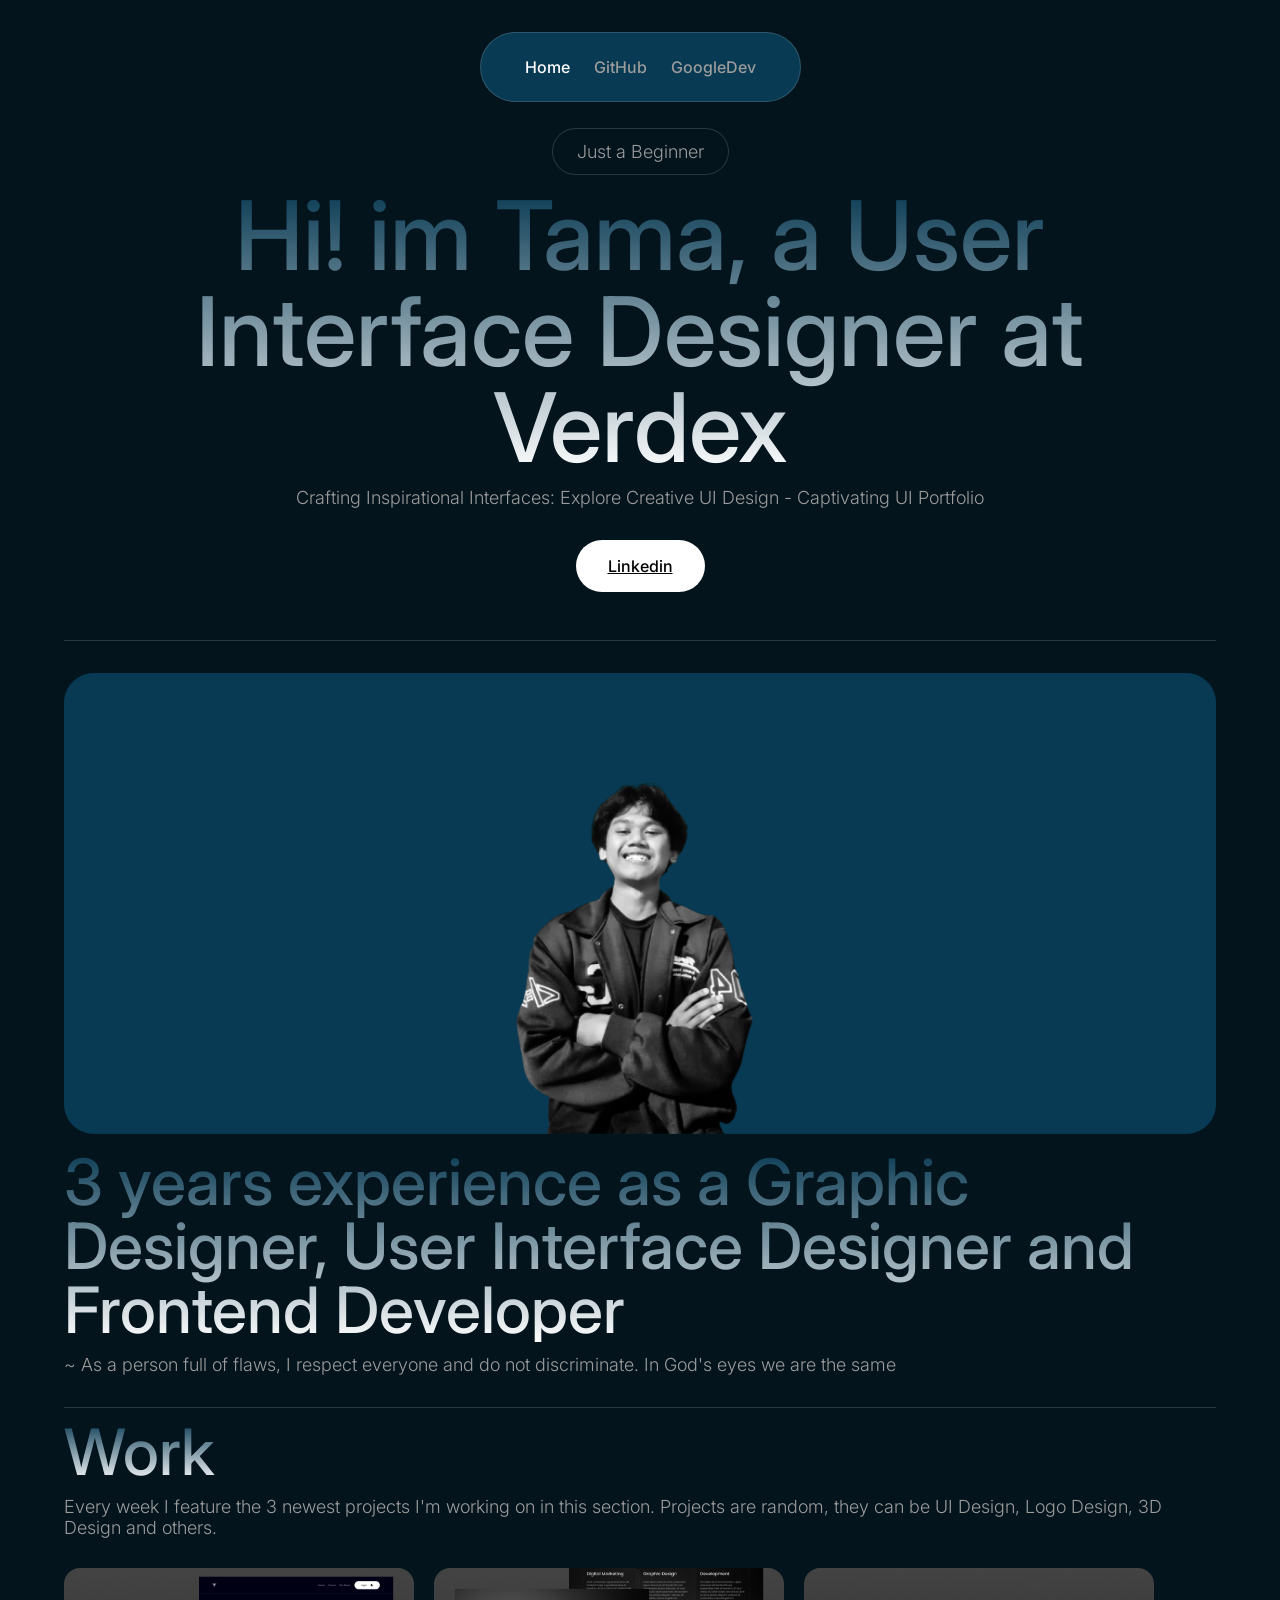
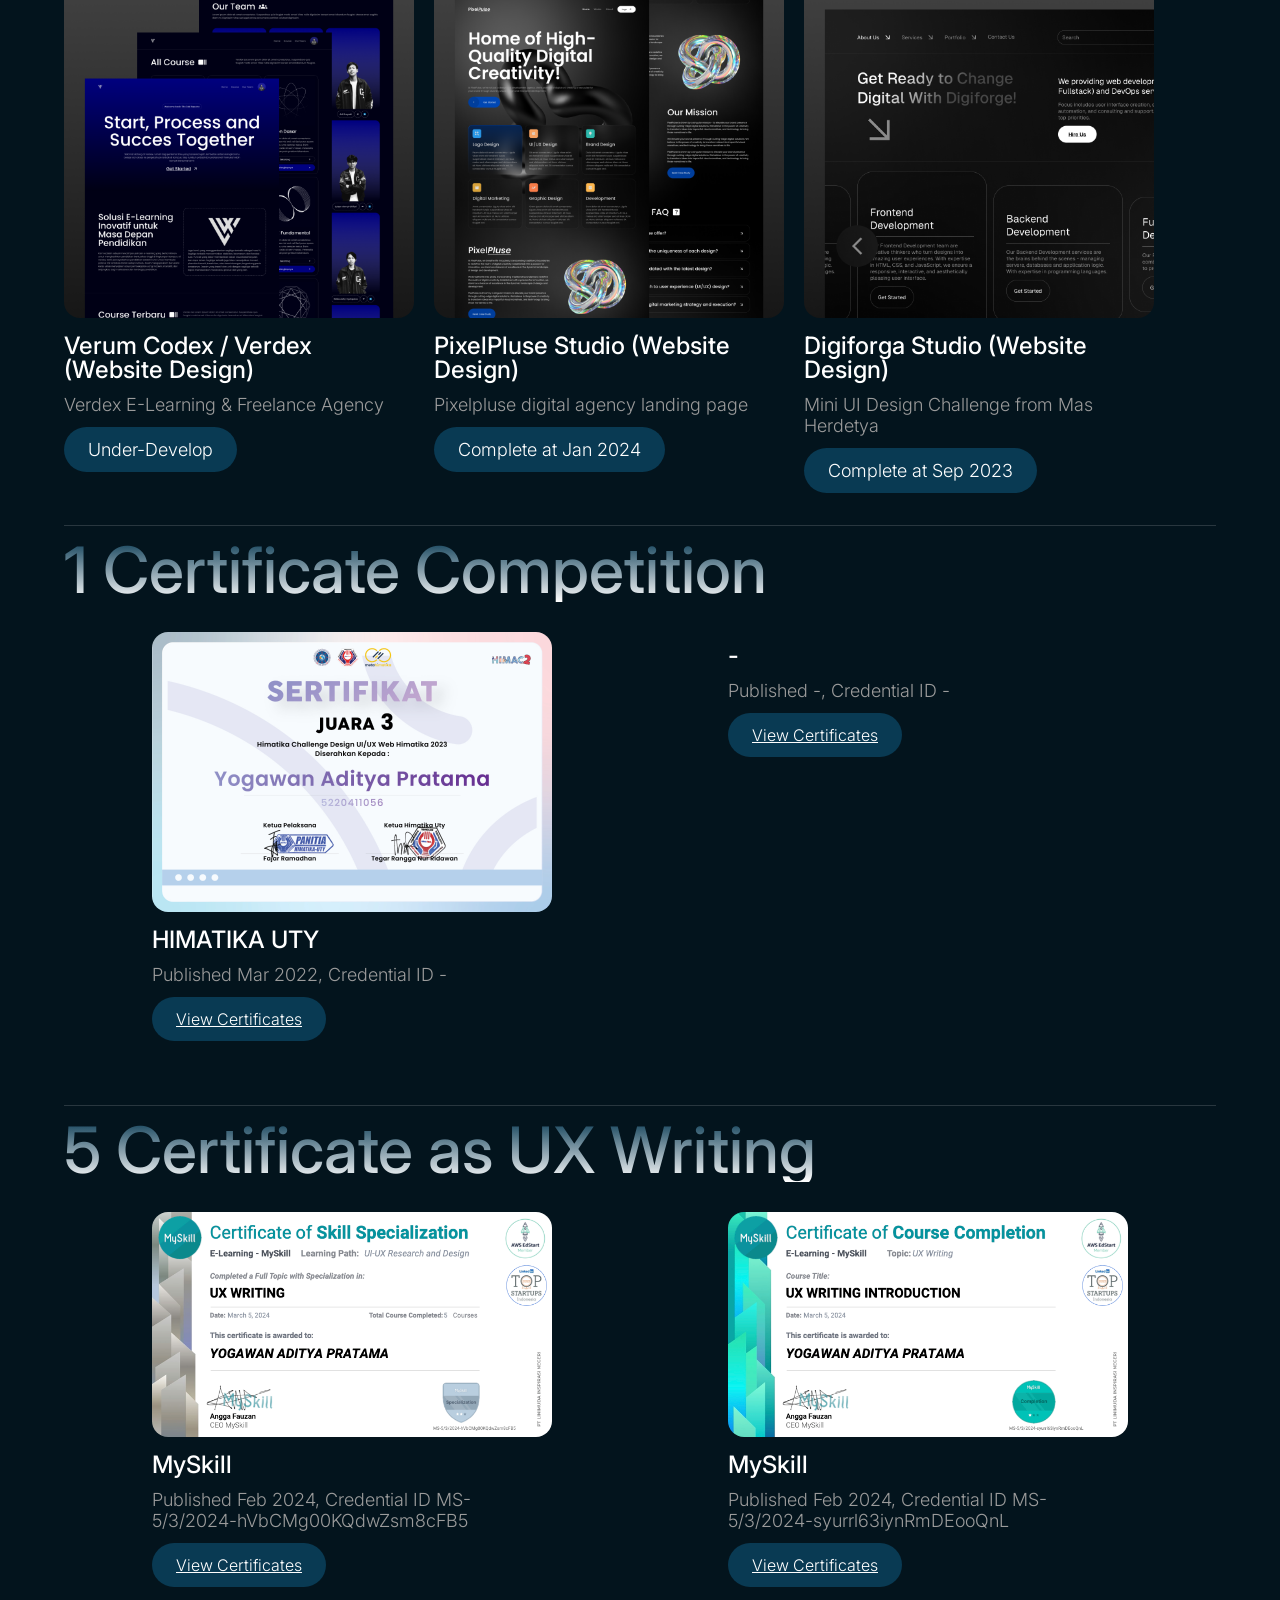
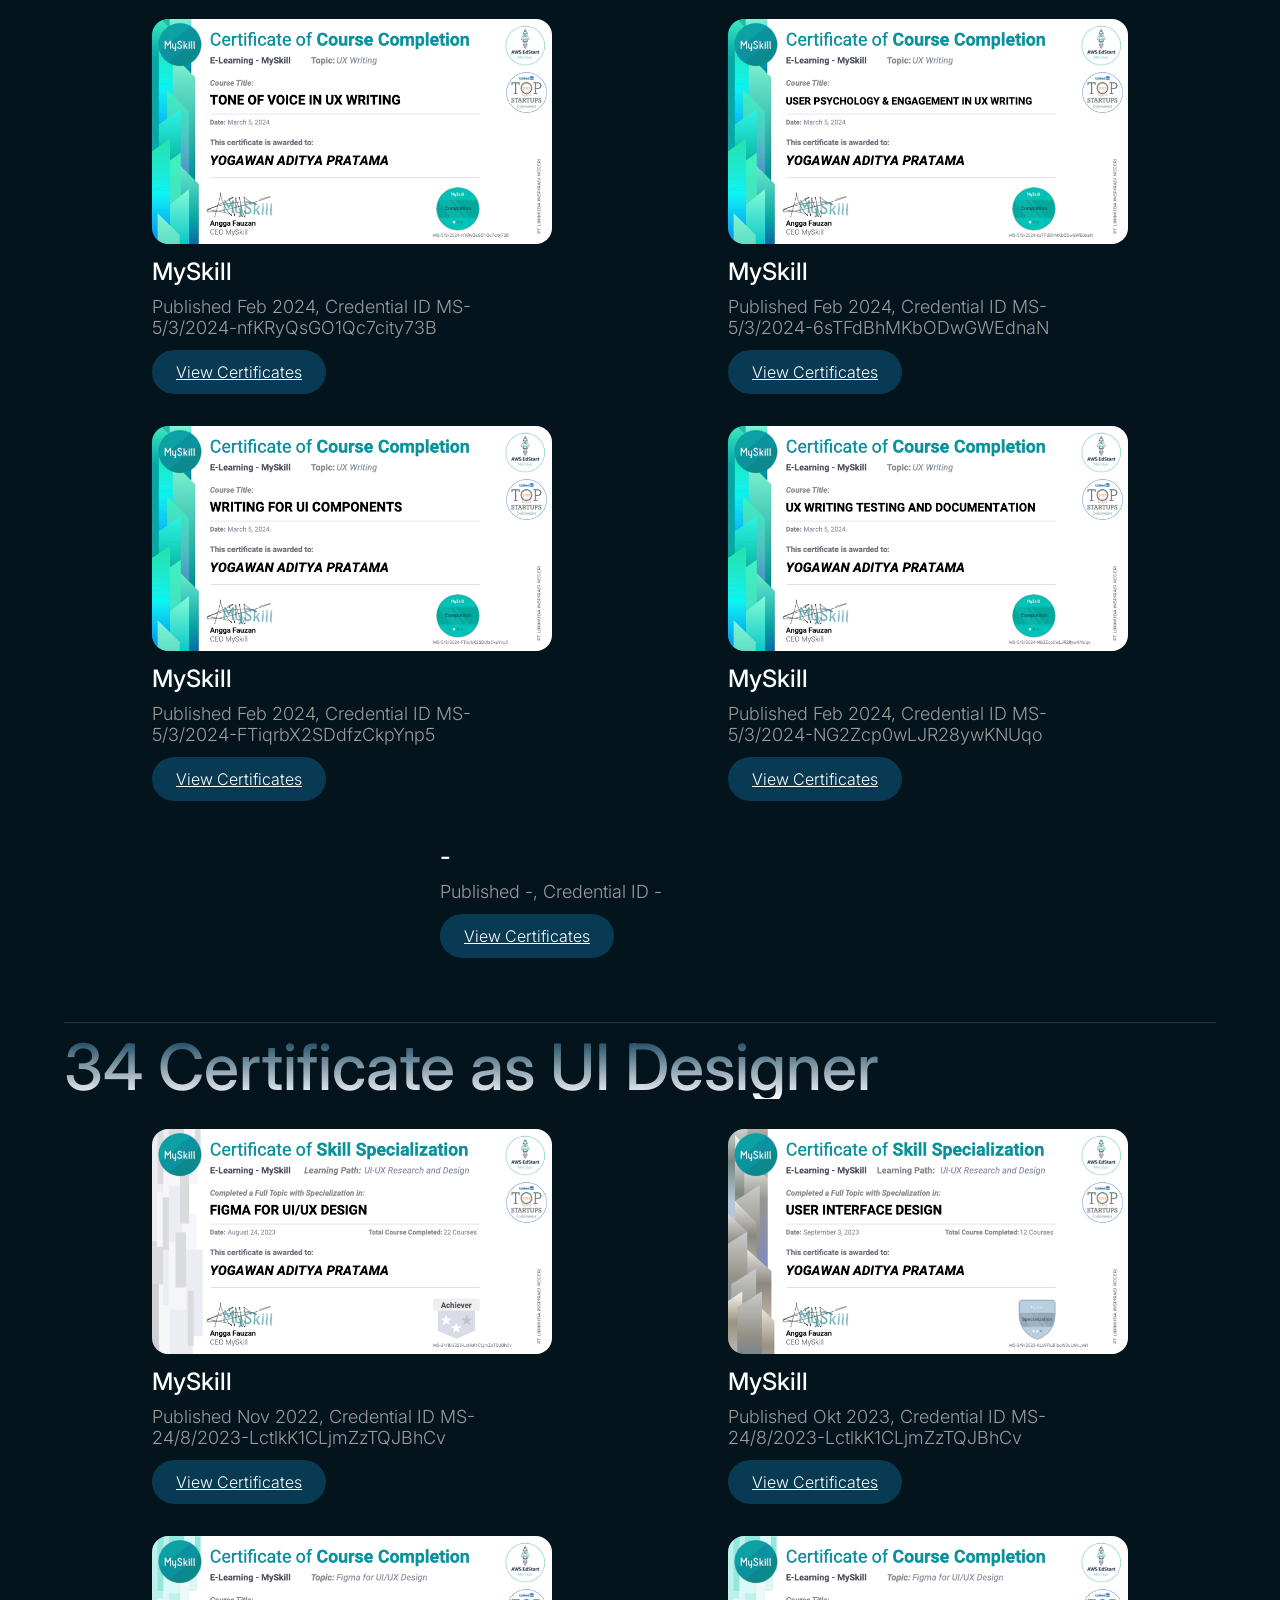
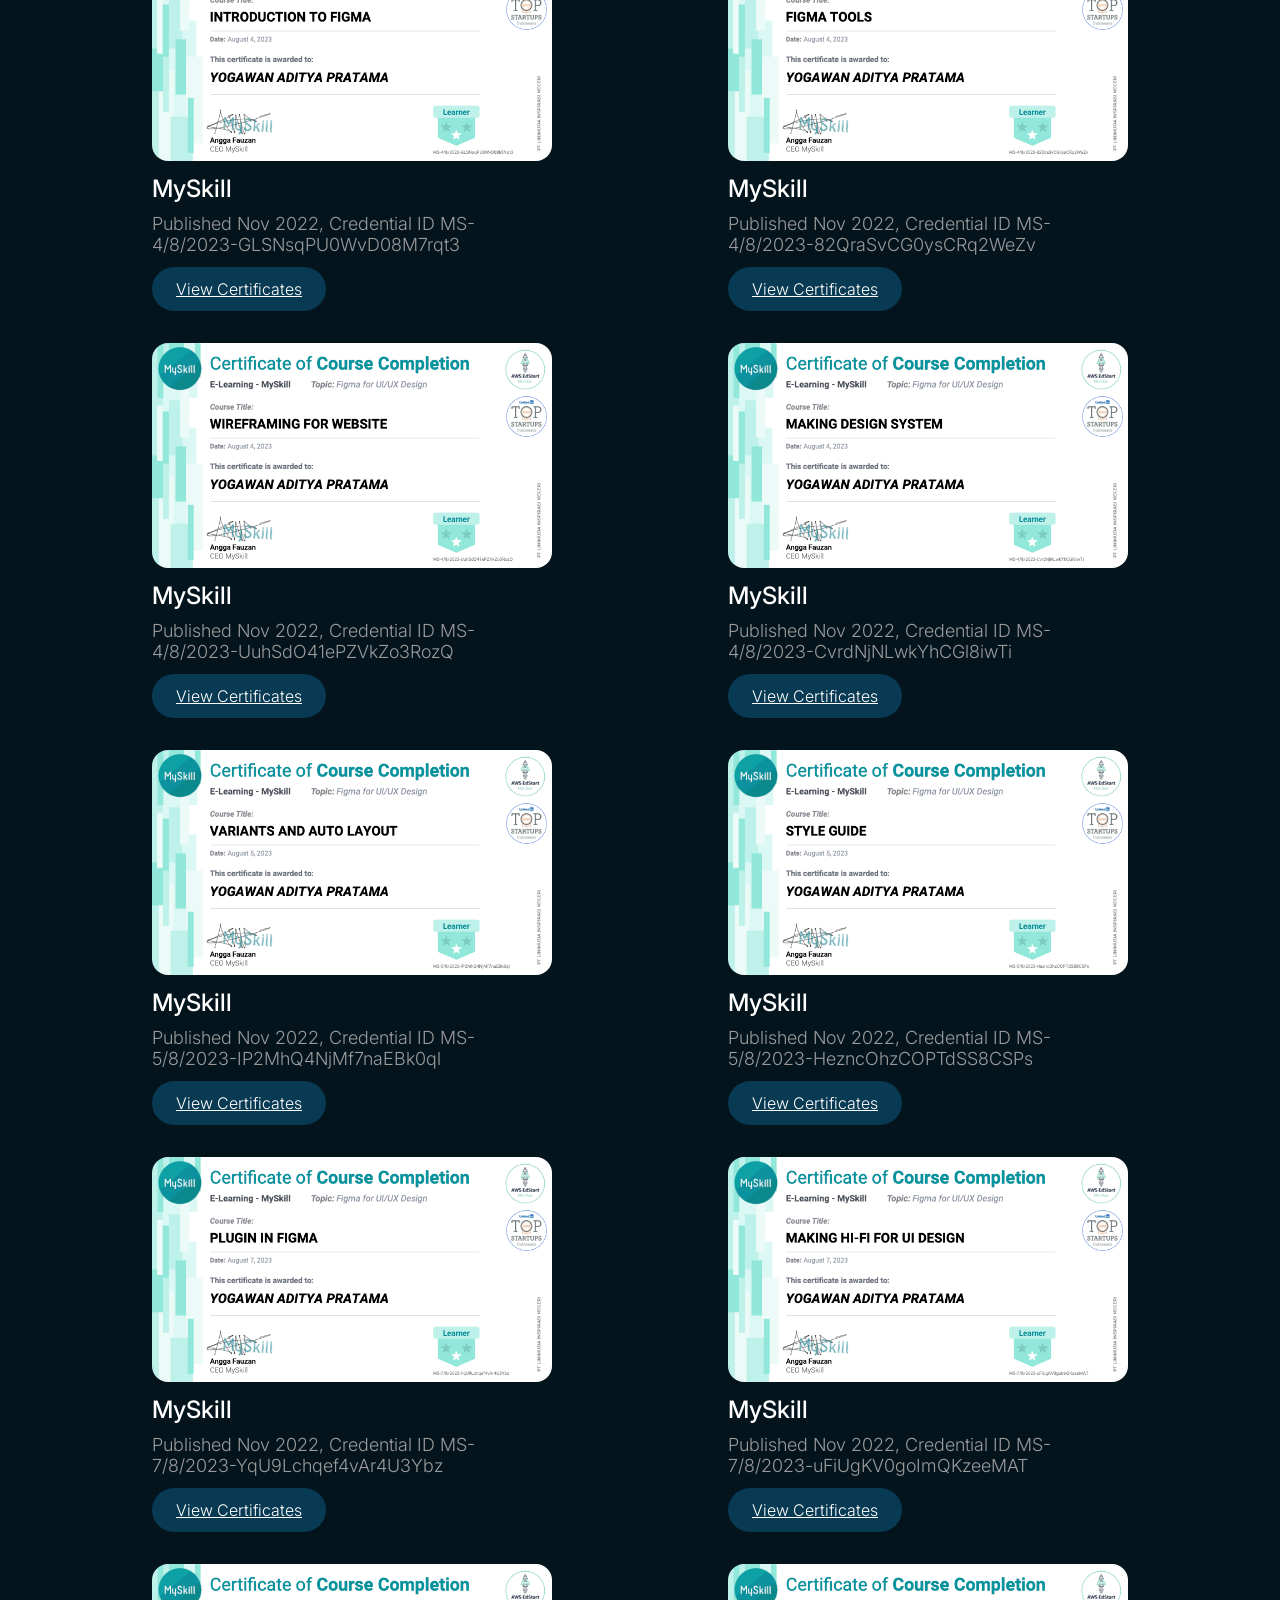
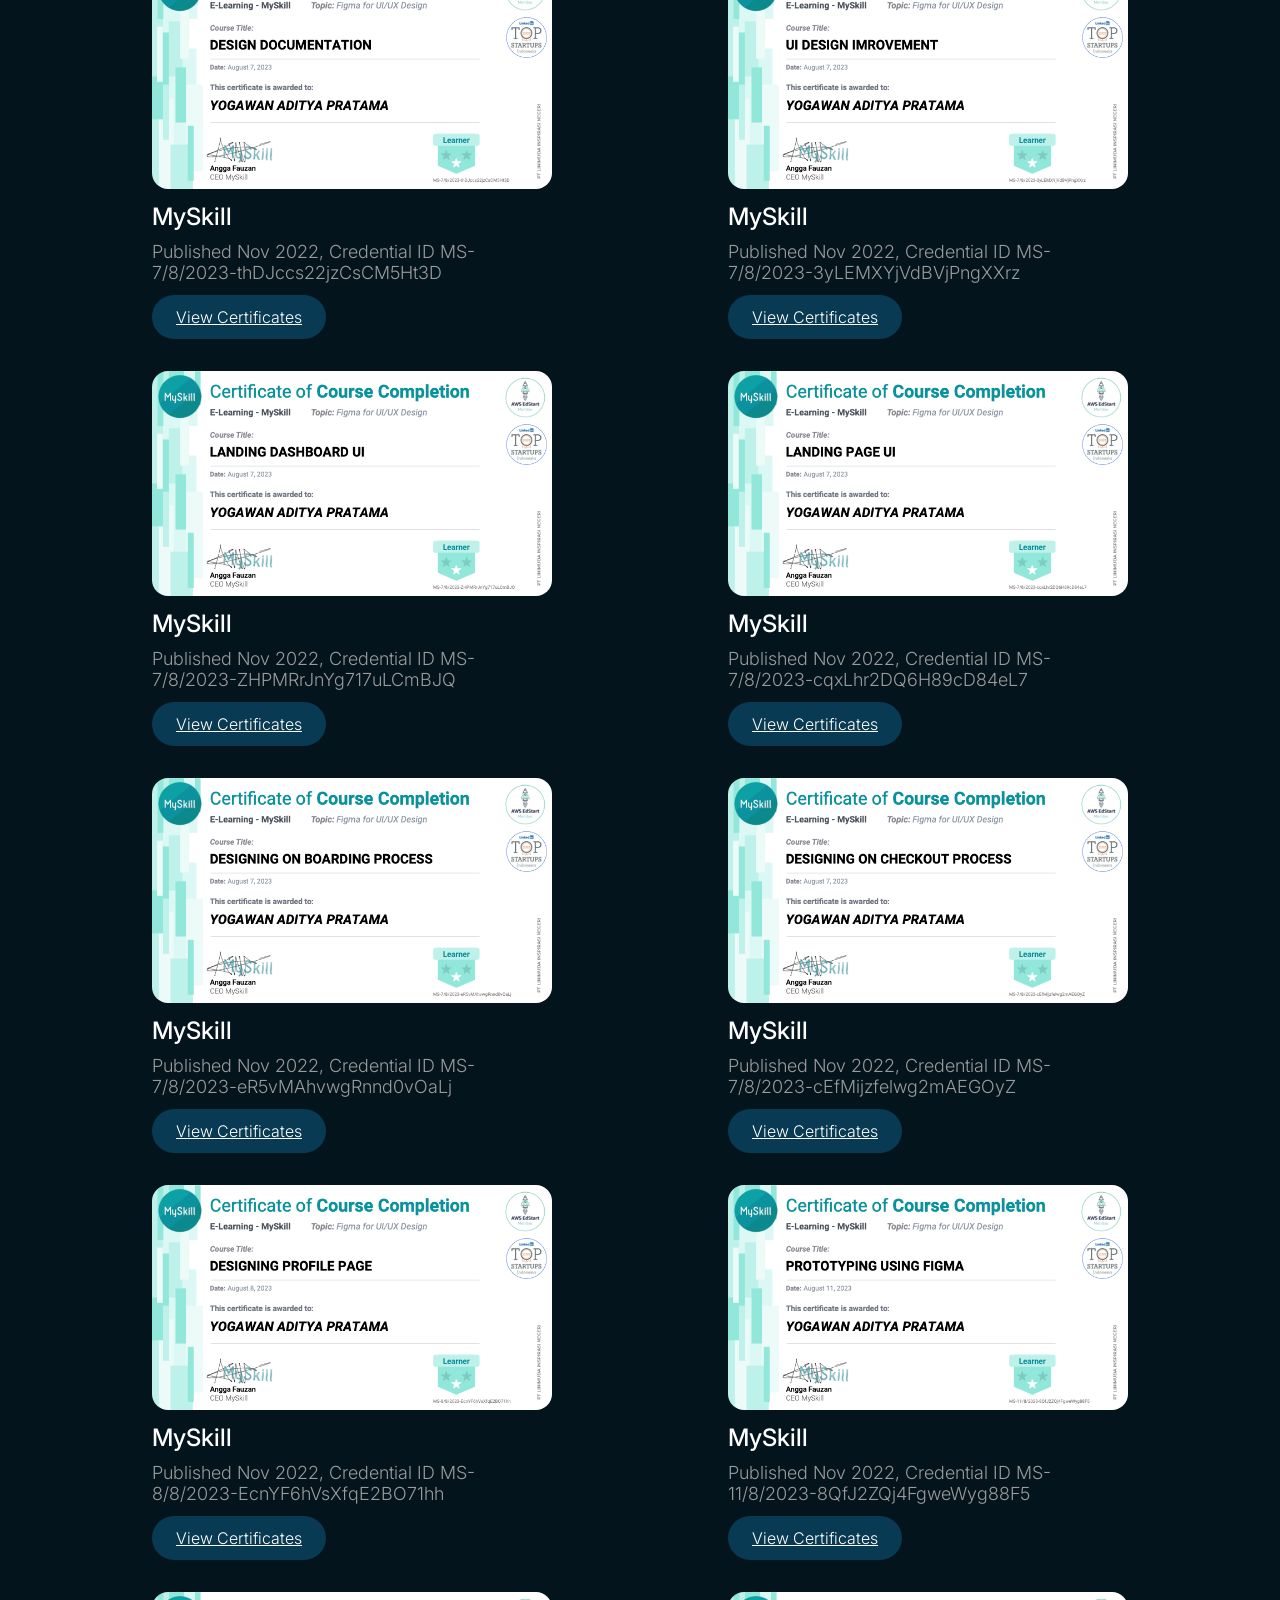
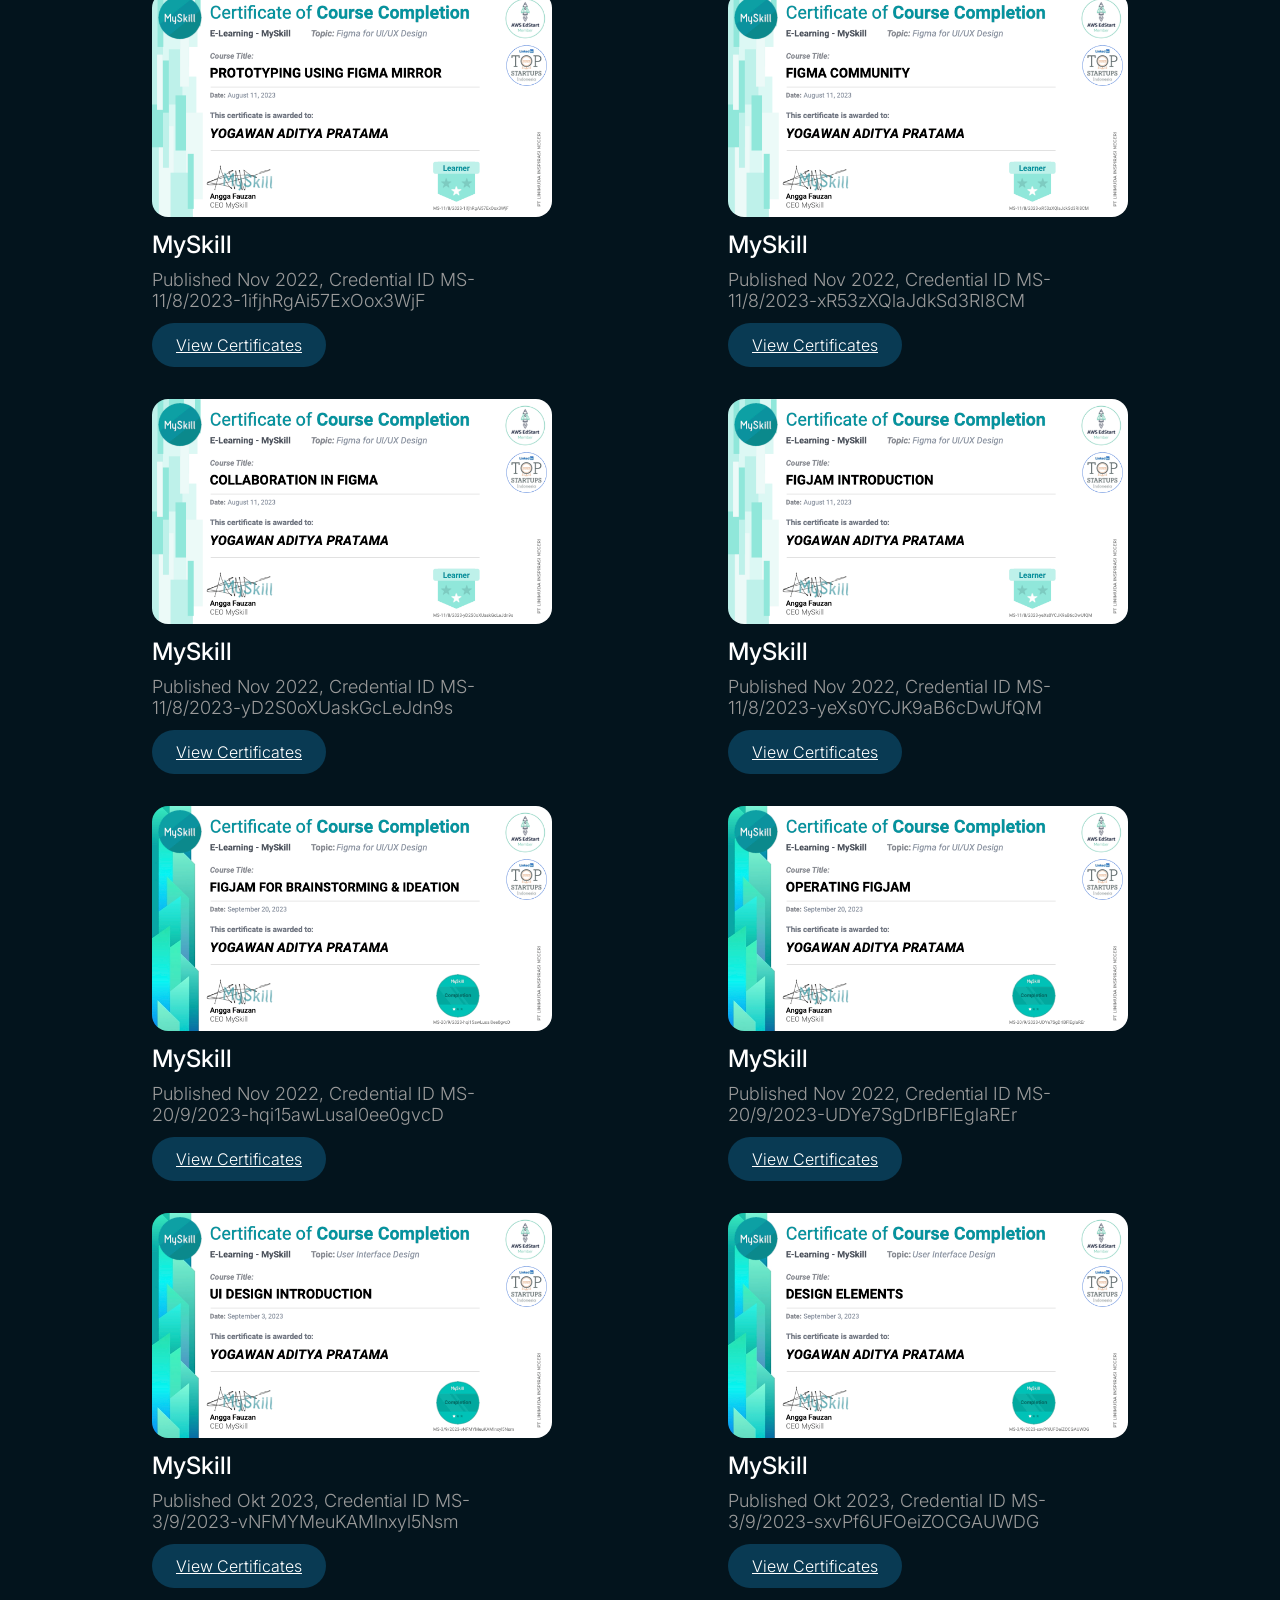
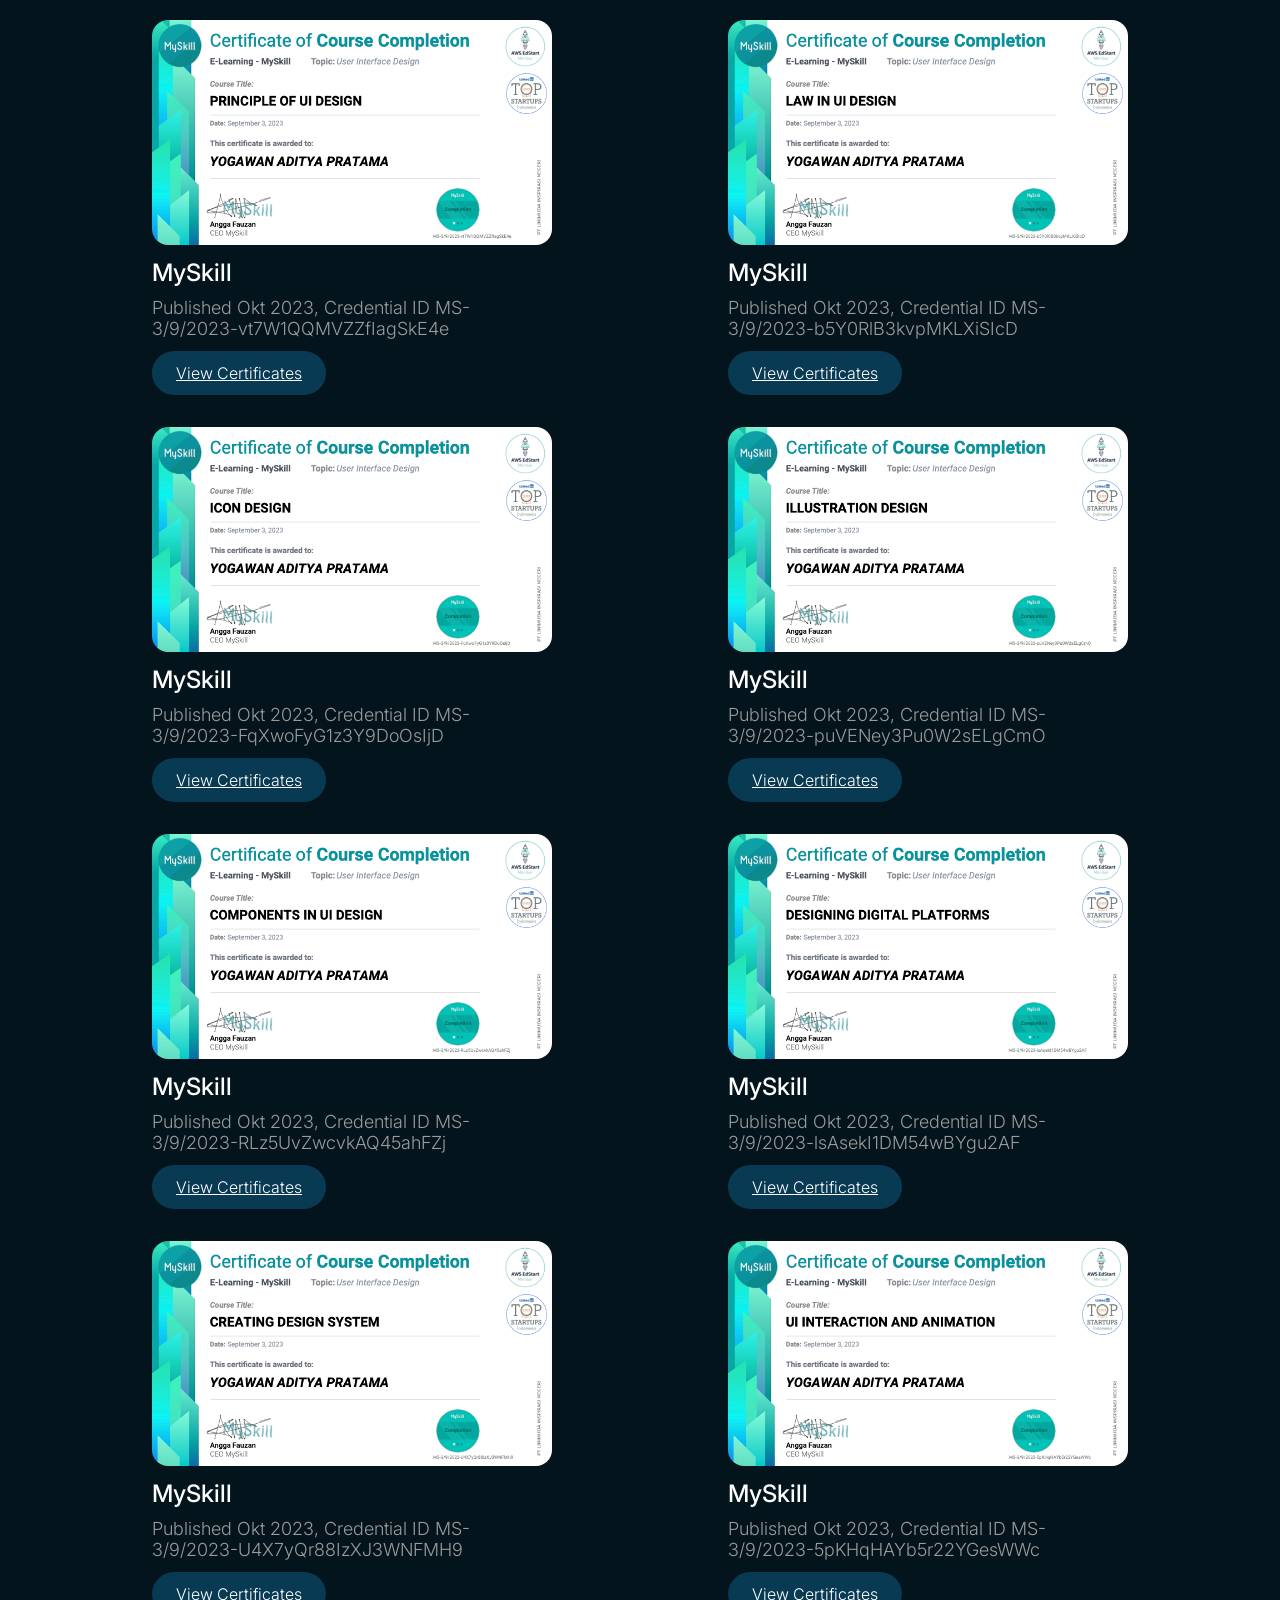
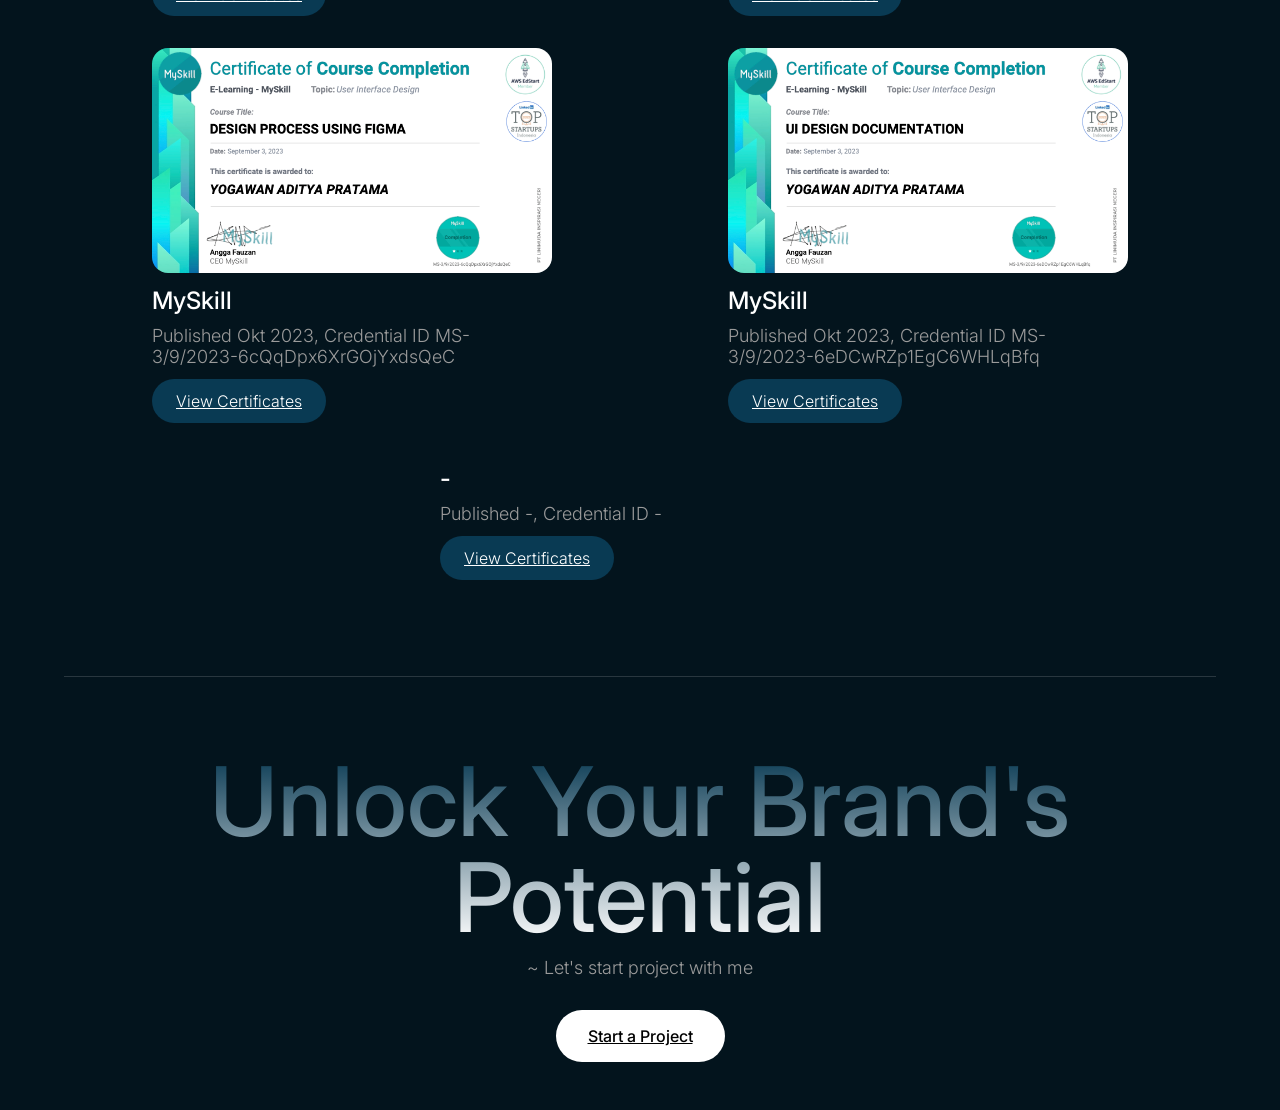
==== commit 64cf71e6: "mengubah headline experience" ====
--- a/index.html
+++ b/index.html
@@ -30,7 +30,7 @@
     </div>
     <div class="experience">
         <img src="/src/img/Yogawan Aditya Pratama.png" alt="img">
-        <h2>3 years experience as a Graphic Designer, 3D Designer, UI Designer and Frontend Web Developer with JavaScript, Wordpress and Framer</h2>
+        <h2>3 years experience as a Graphic Designer, User Interface Designer and Frontend Developer</h2>
         <p>~ As a person full of flaws, I respect everyone and do not discriminate. In God's eyes we are the same</p>
     </div>
     <div class="currently-work">
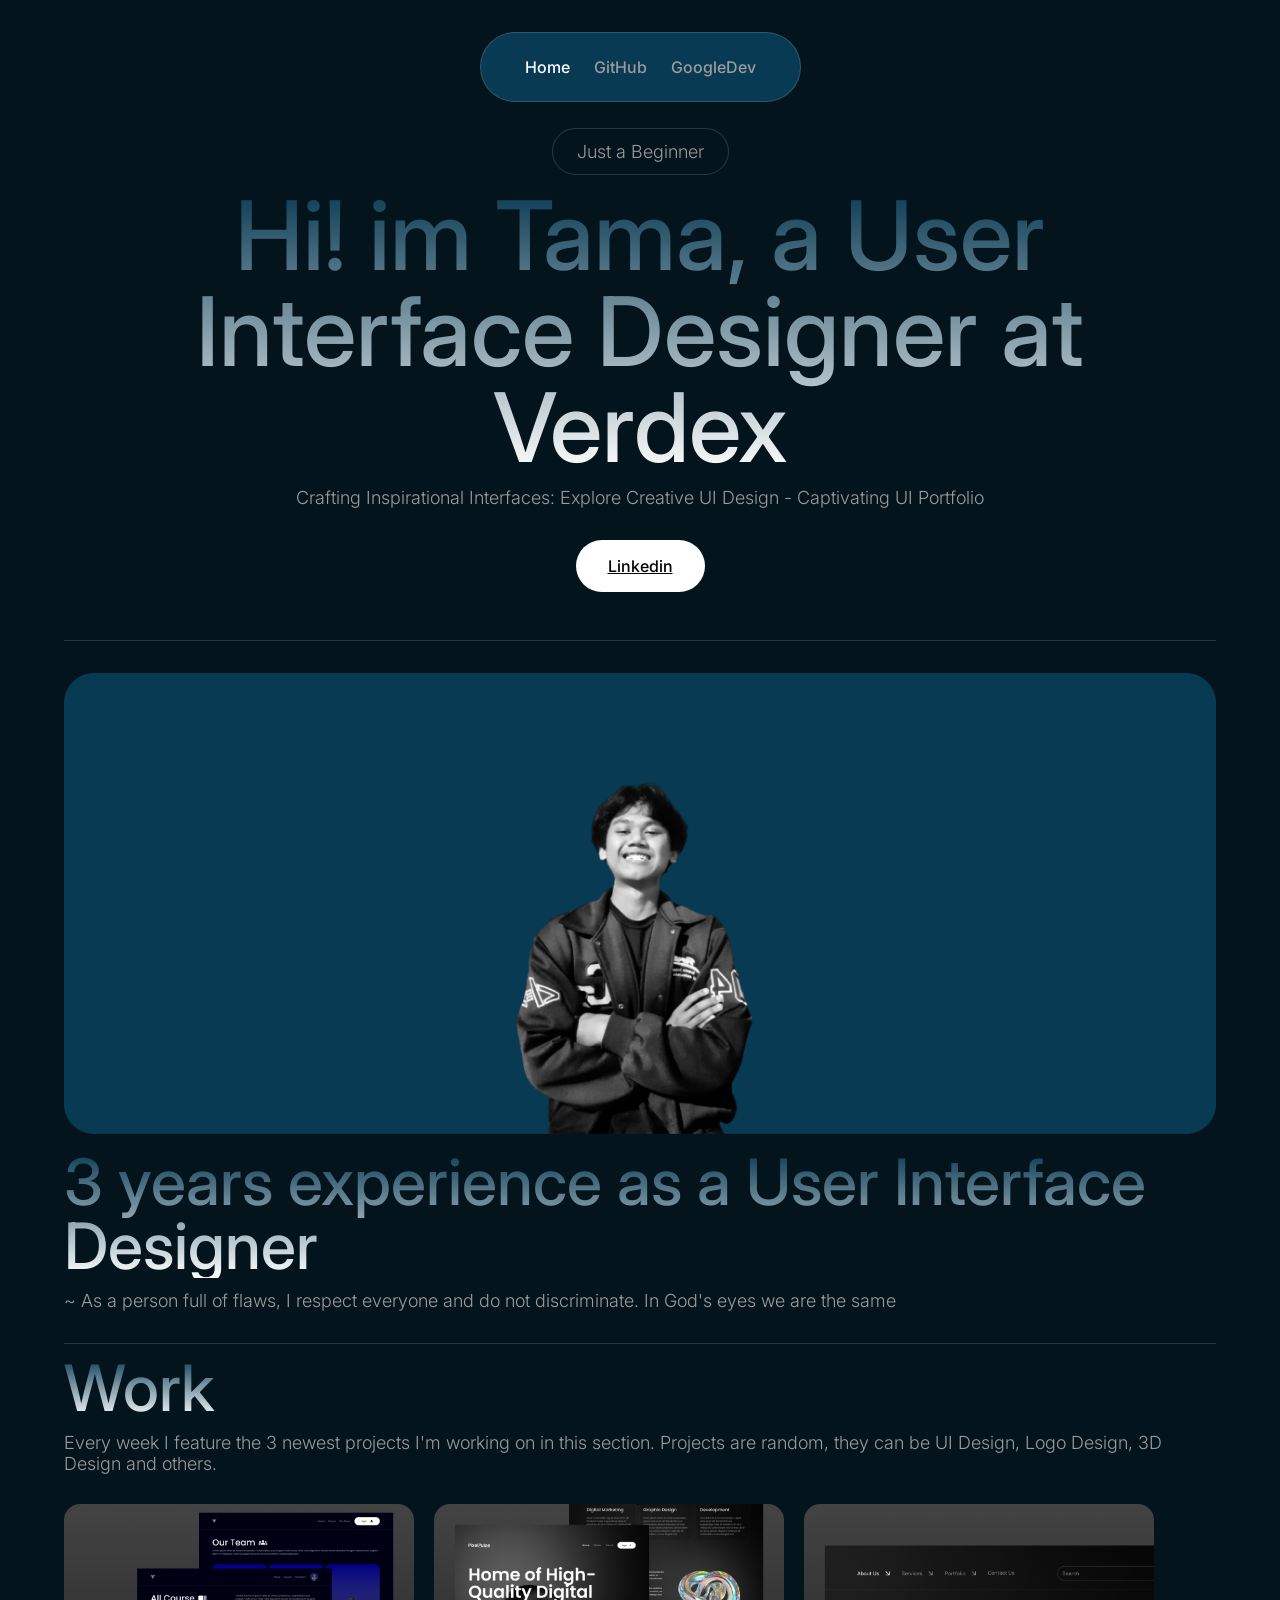
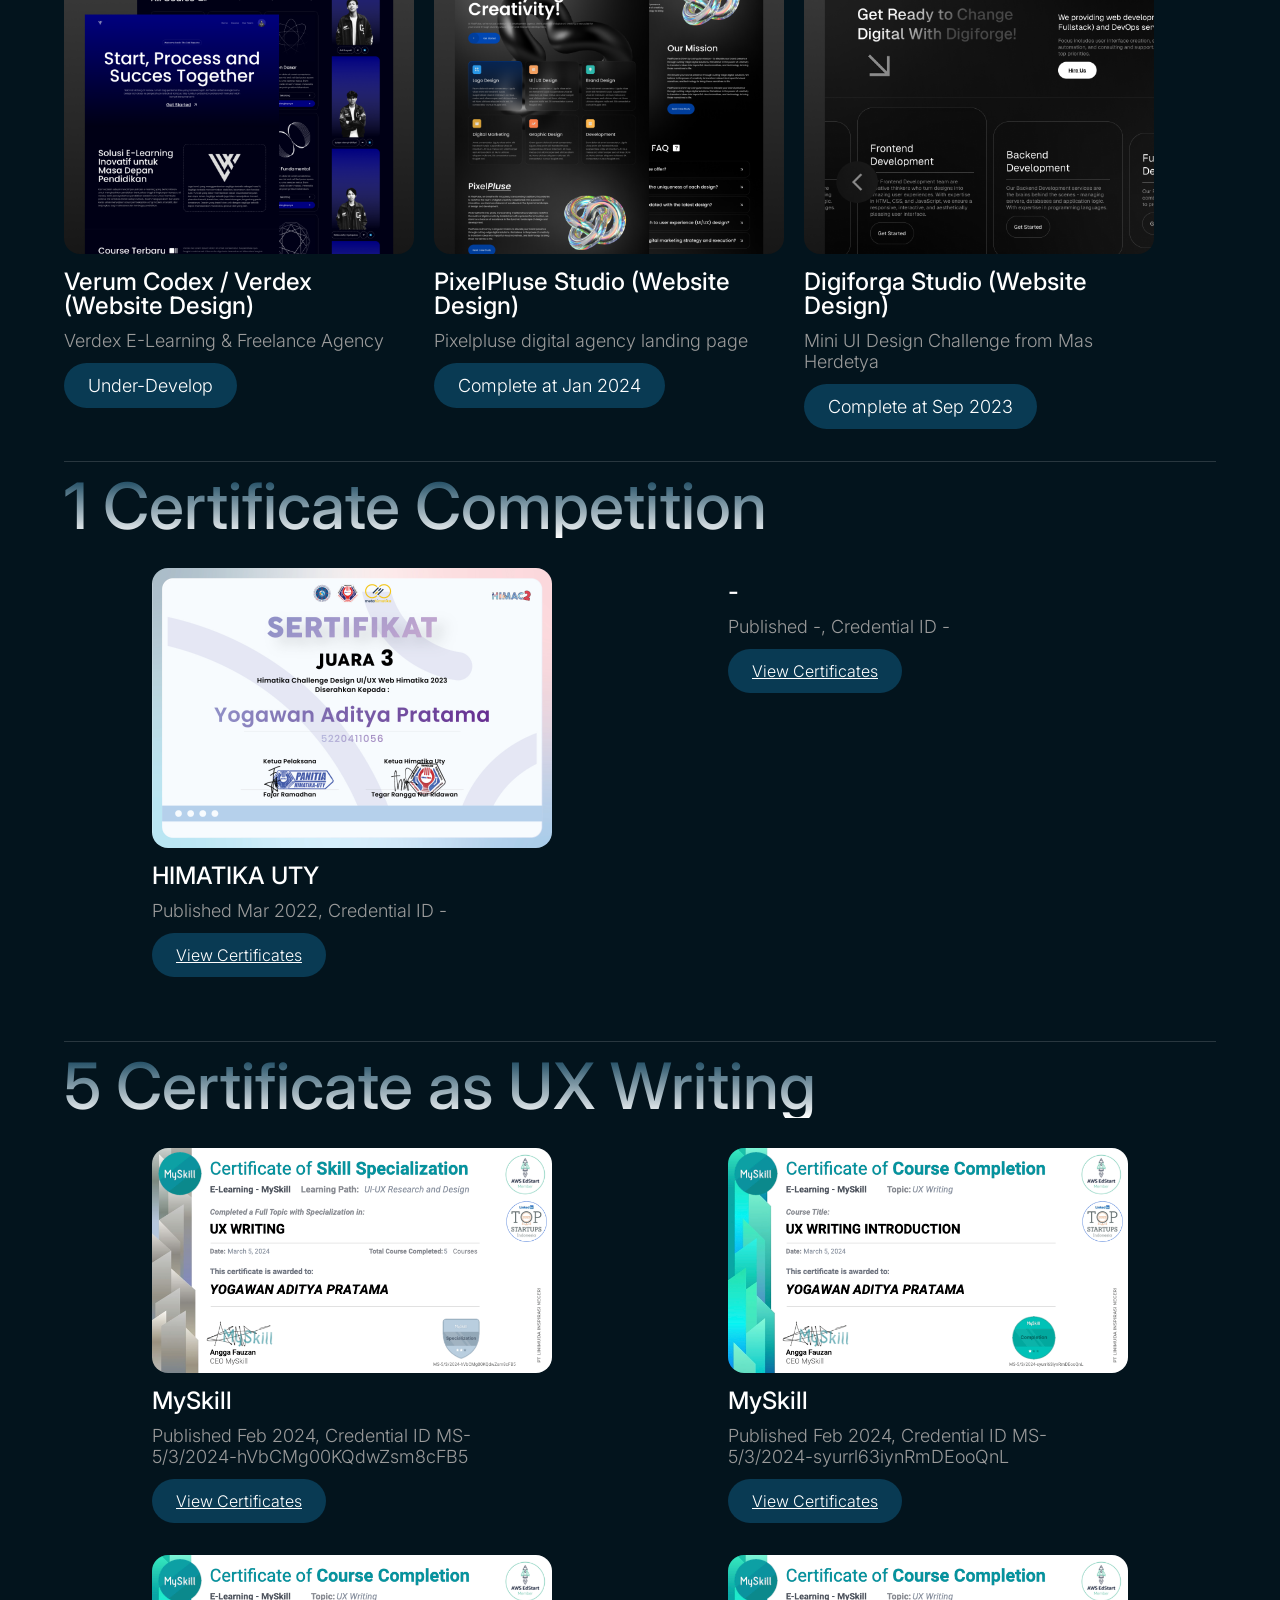
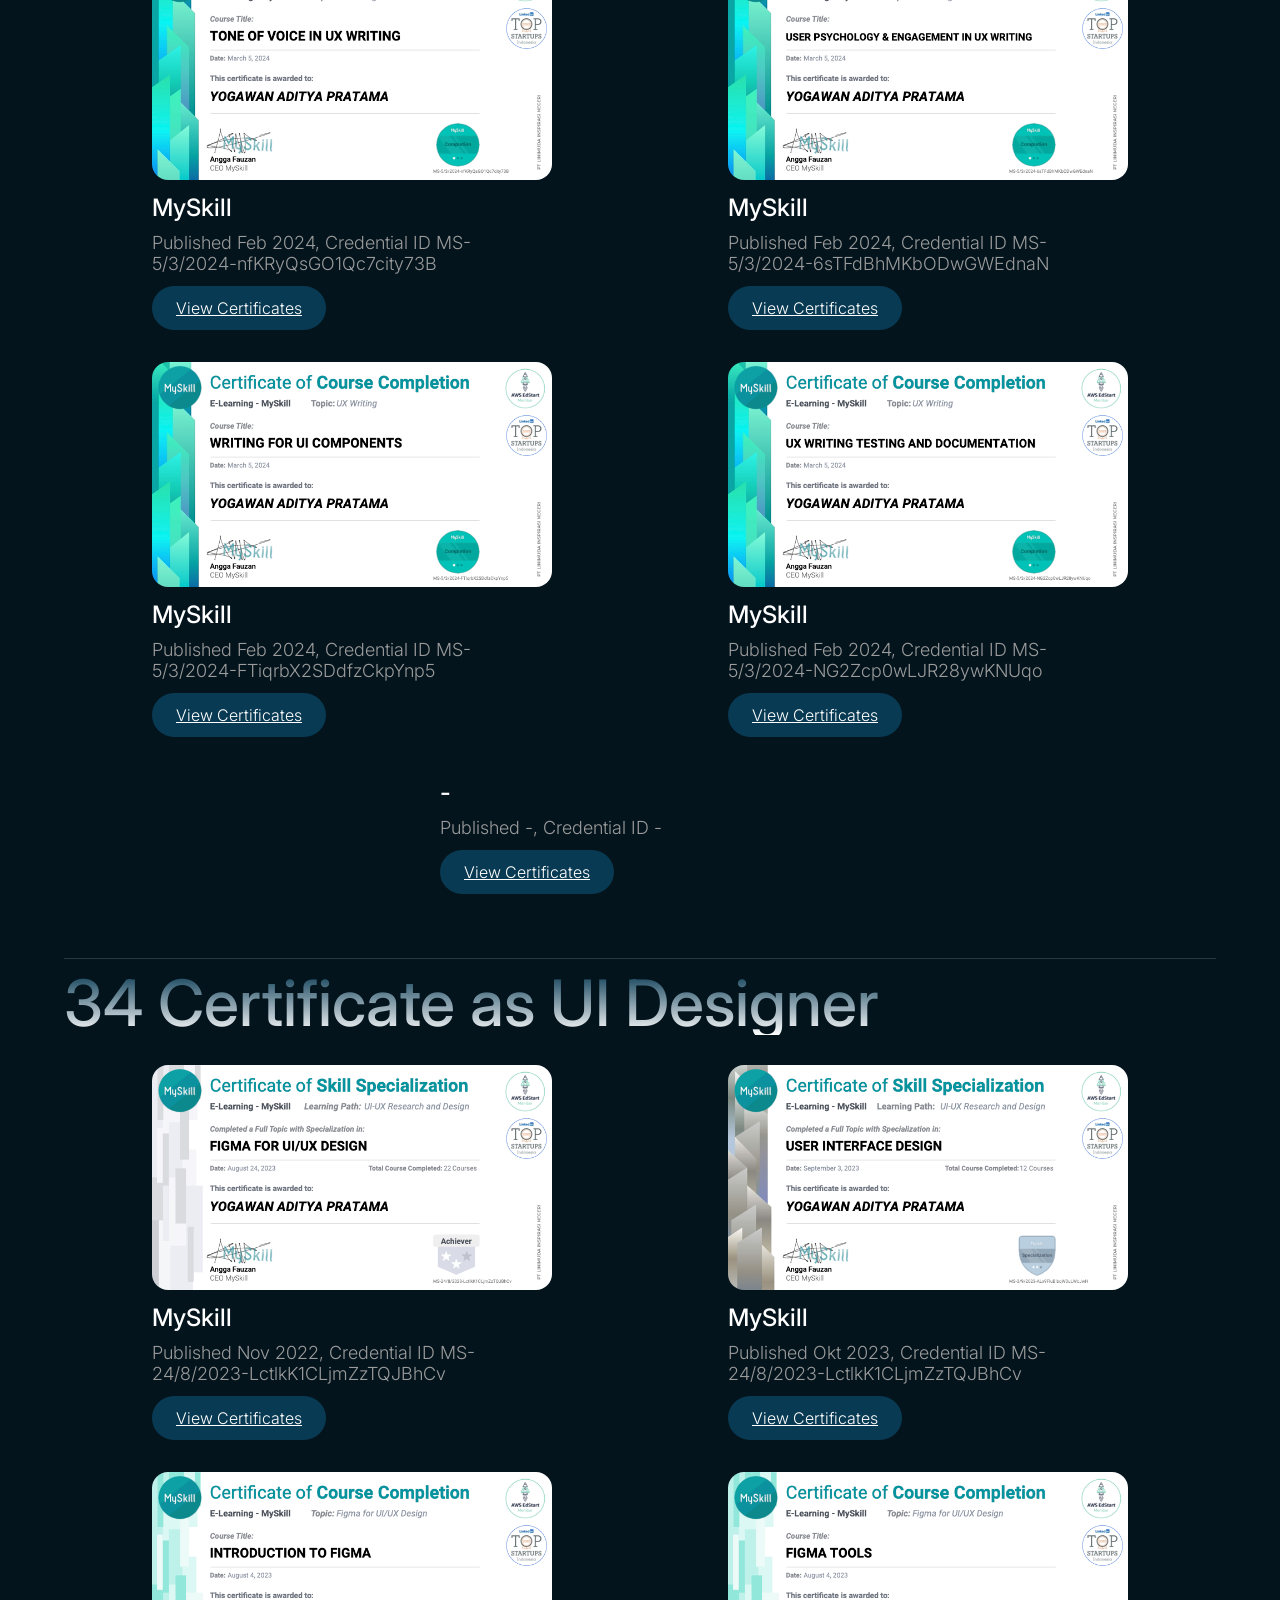
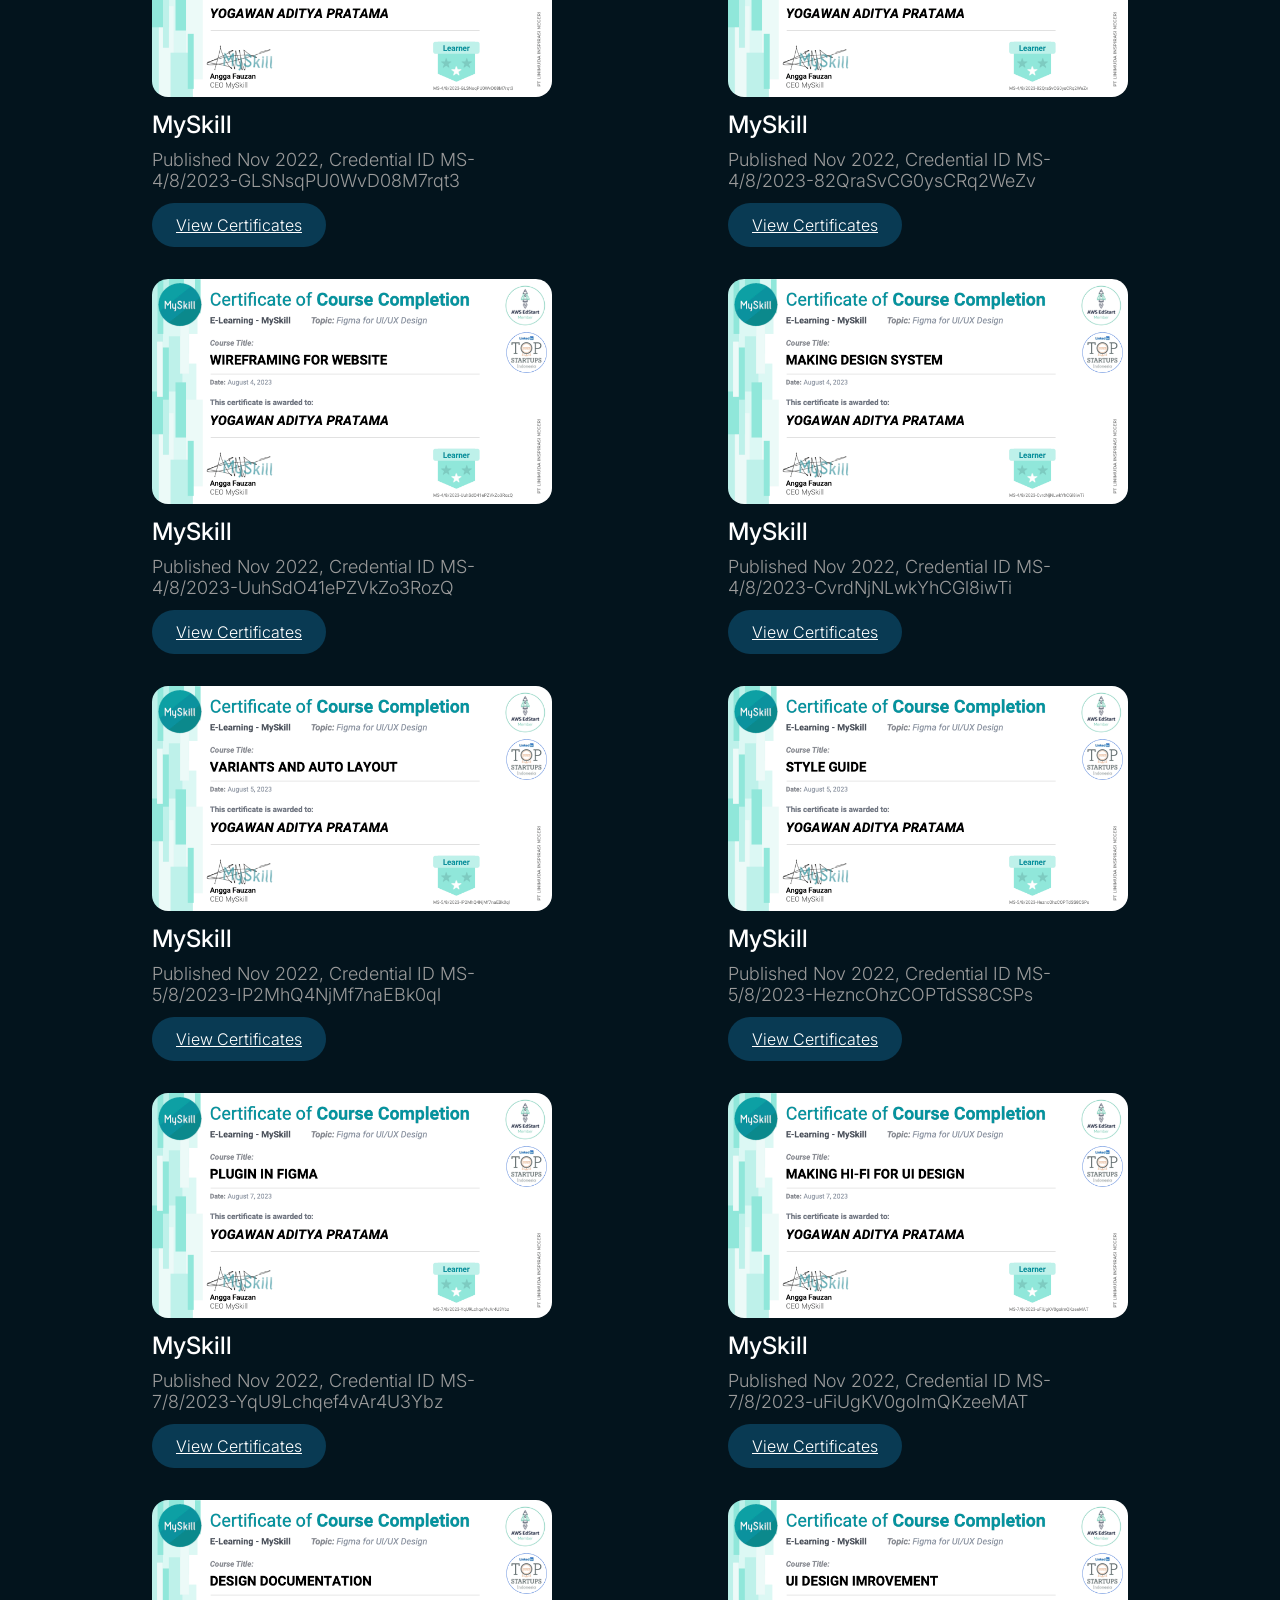
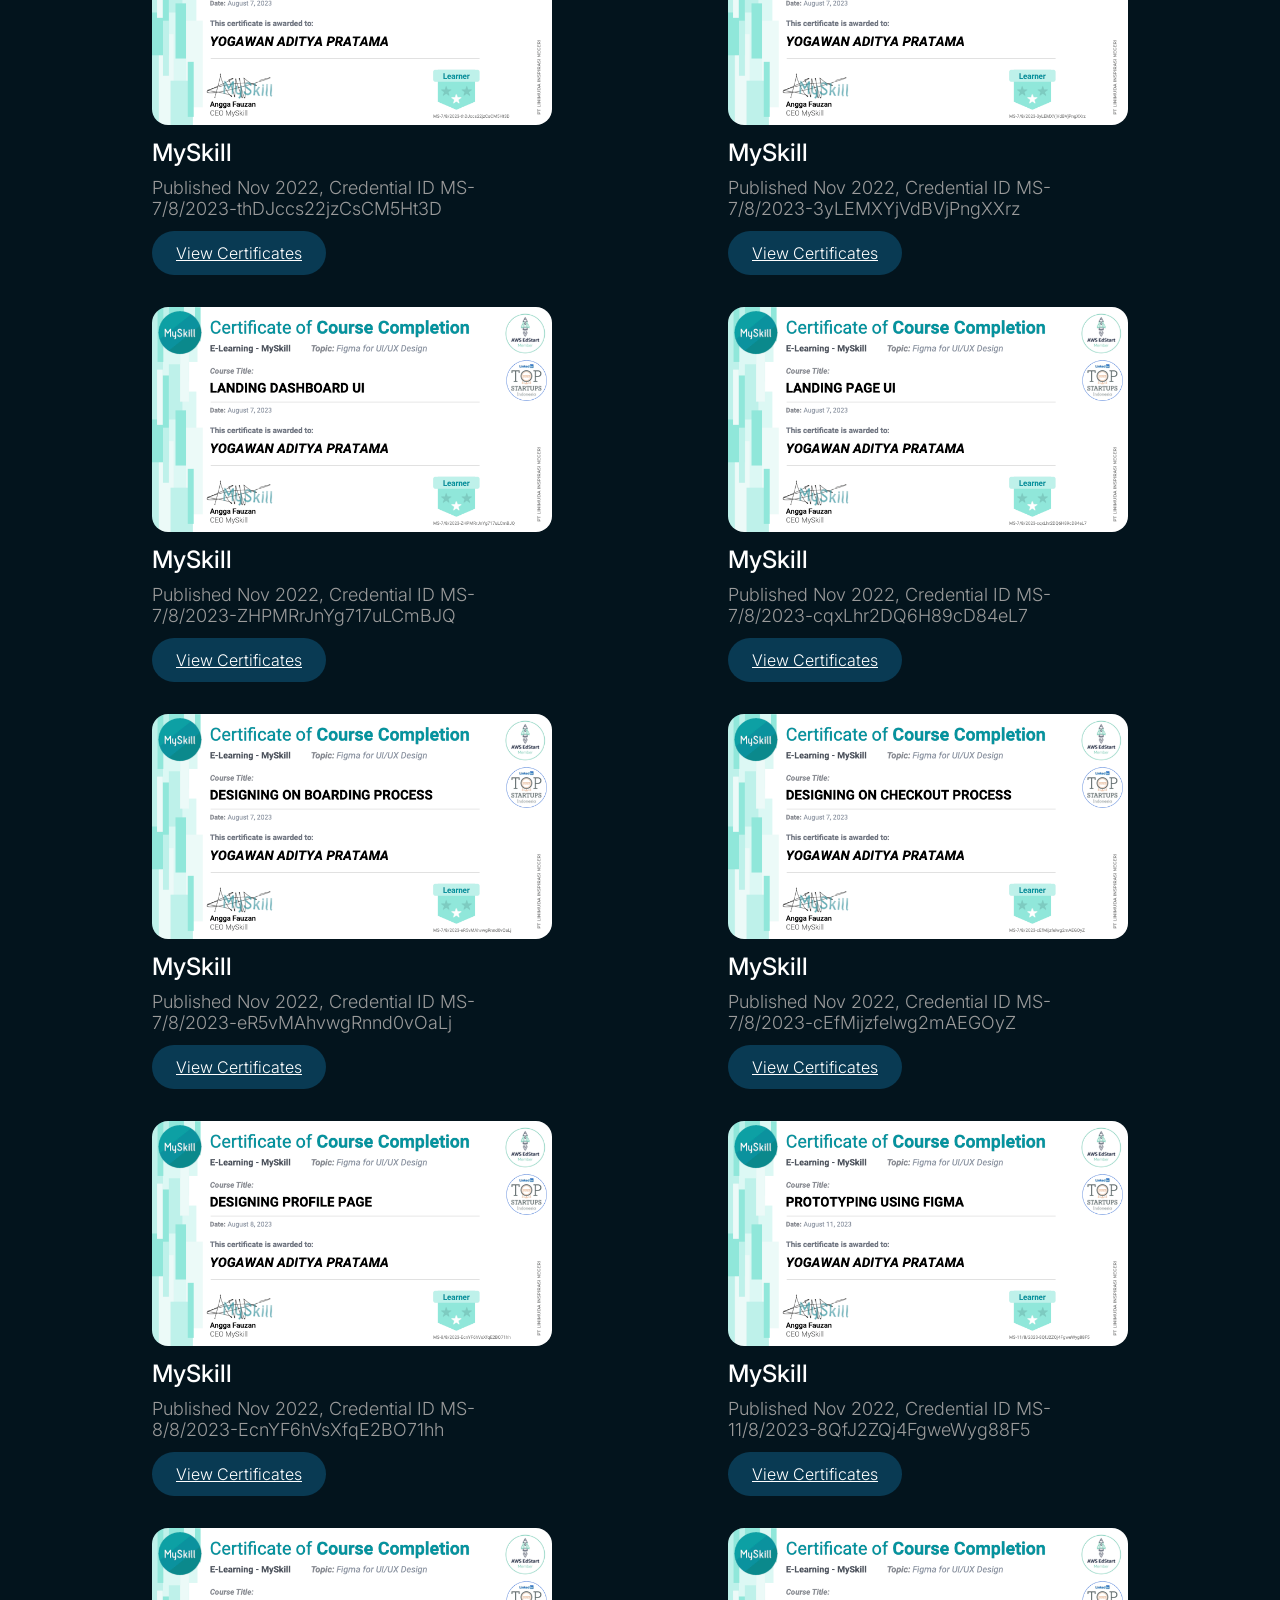
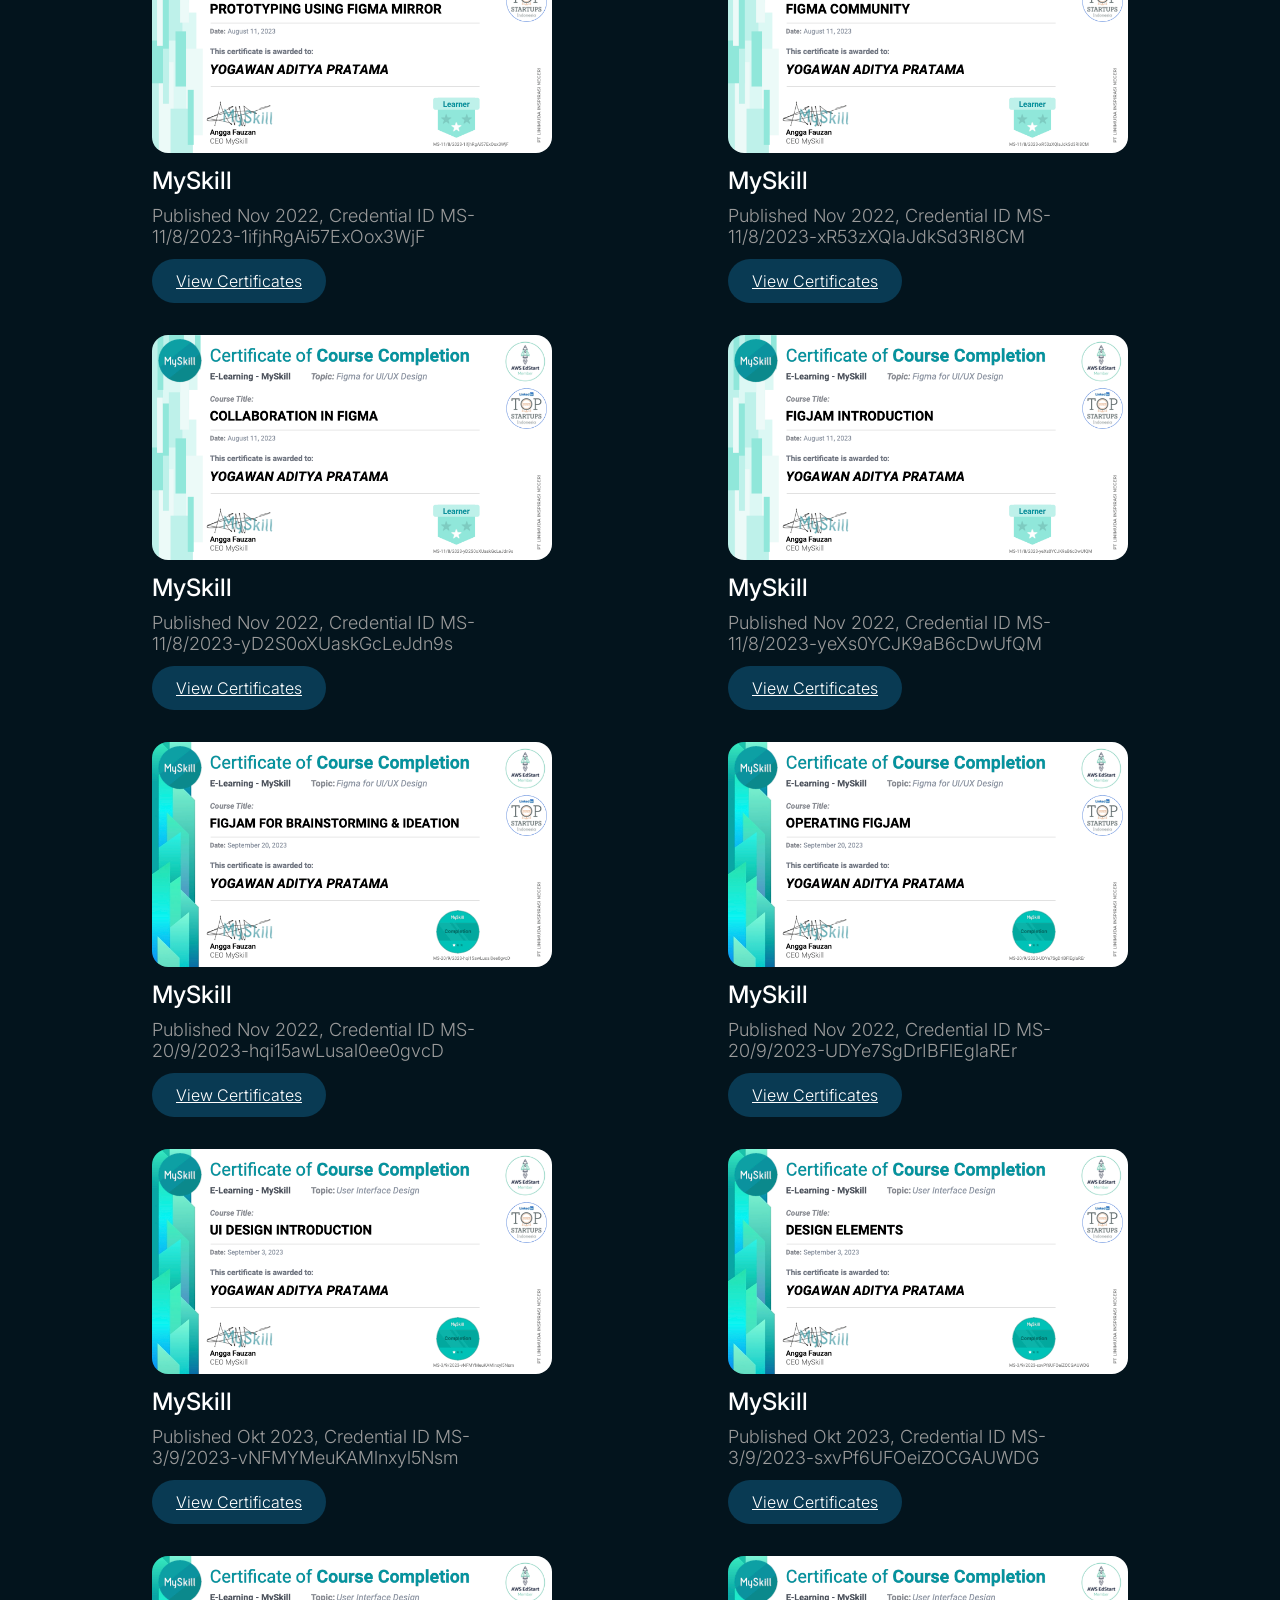
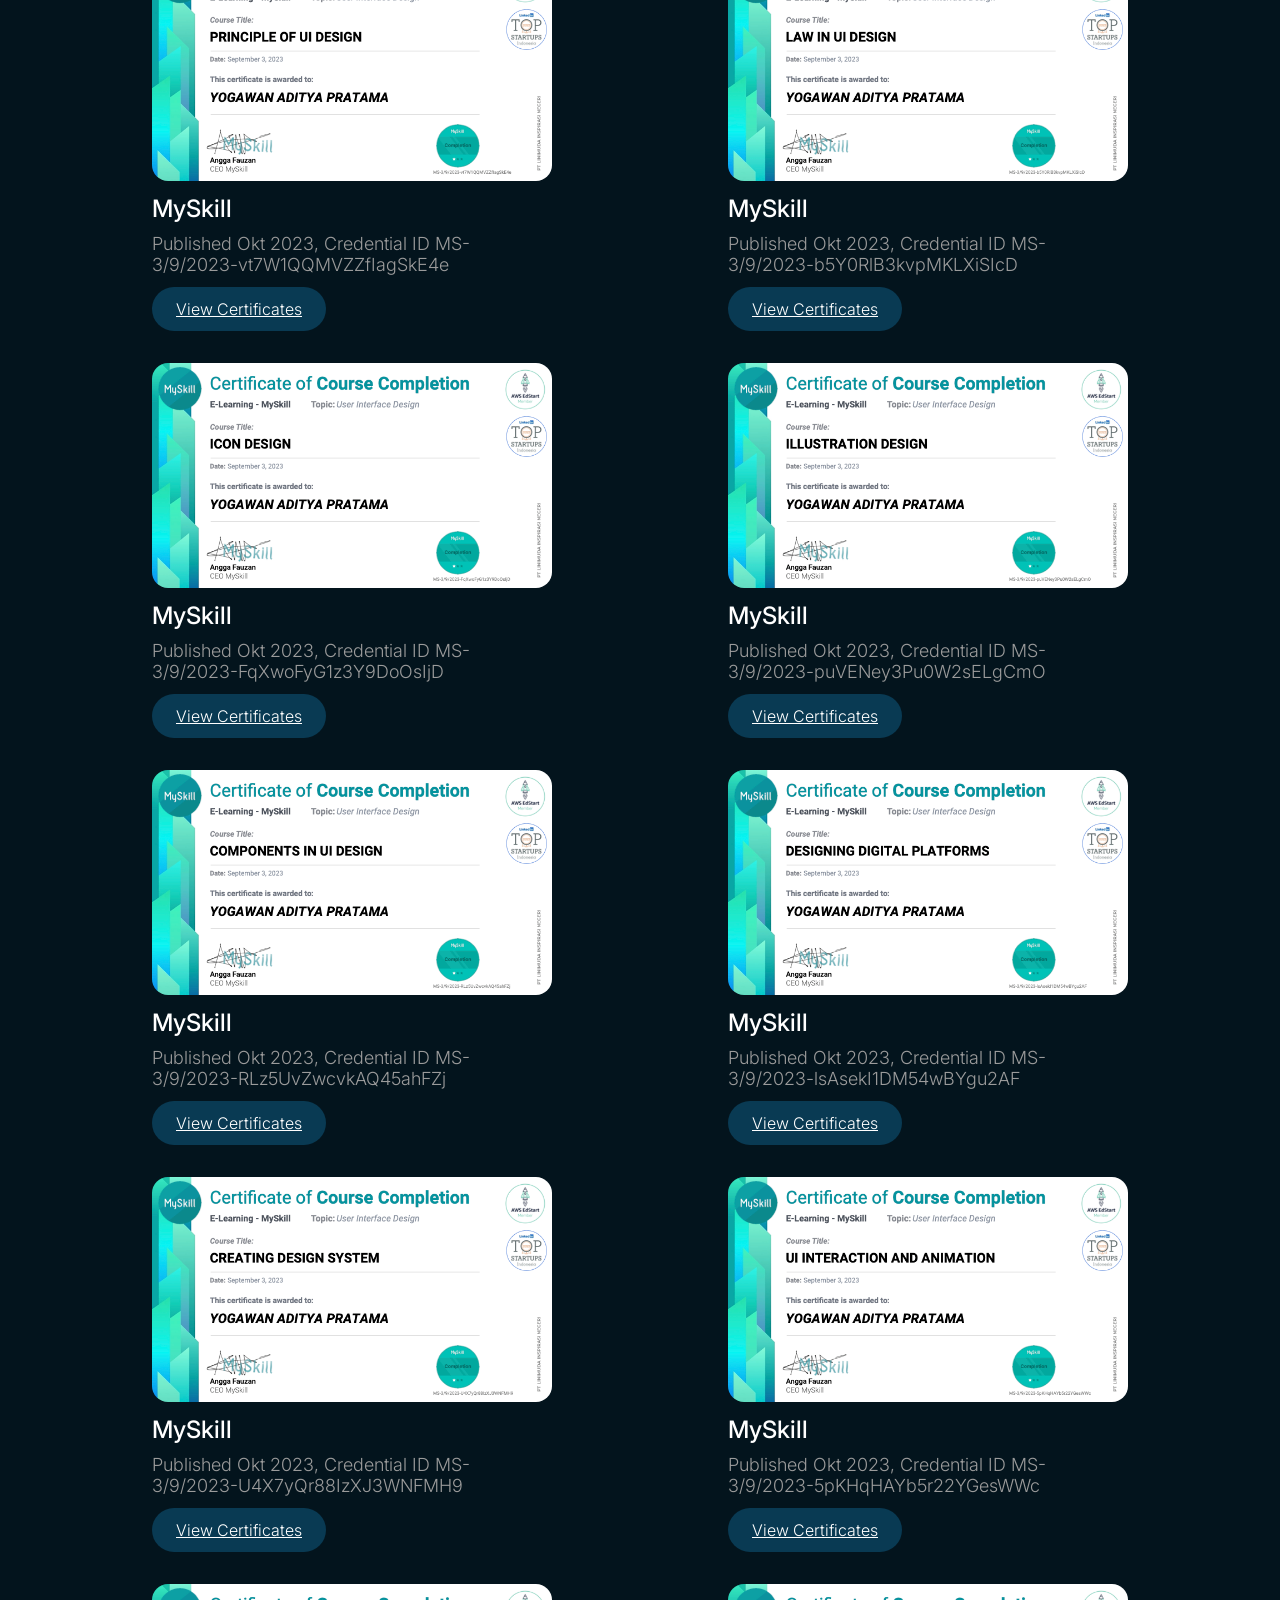
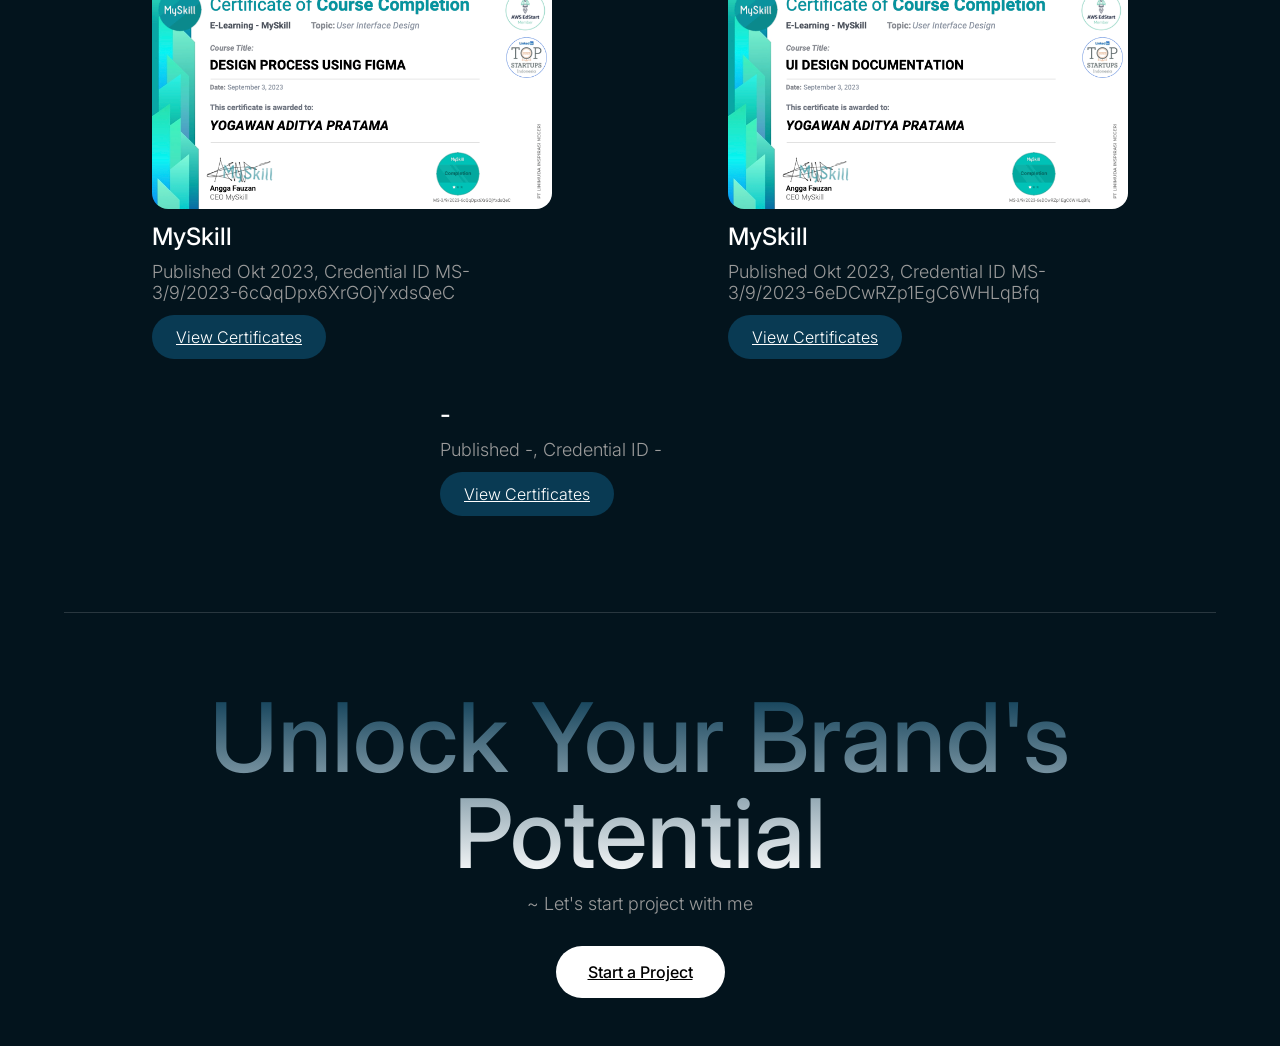
==== commit d39ee28c: "fix bug" ====
--- a/index.html
+++ b/index.html
@@ -30,7 +30,7 @@
     </div>
     <div class="experience">
         <img src="/src/img/Yogawan Aditya Pratama.png" alt="img">
-        <h2>3 years experience as a Graphic Designer, User Interface Designer and Frontend Developer</h2>
+        <h2>3 years experience as a User Interface Designer</h2>
         <p>~ As a person full of flaws, I respect everyone and do not discriminate. In God's eyes we are the same</p>
     </div>
     <div class="currently-work">
--- a/sass/styles.css
+++ b/sass/styles.css
@@ -65,7 +65,7 @@
     font-size: 44px;
   }
   h2 {
-    font-size: 44px;
+    font-size: 32px;
   }
 }
 @media (min-width: 768px) {
@@ -175,6 +175,33 @@
   font-weight: 300;
 }
 
+@media (min-width: 100px) {
+  .certificate .card {
+    display: flex;
+    justify-content: space-around;
+    flex-wrap: wrap;
+  }
+  .certificate .card .card-content {
+    width: 400px;
+    height: fit-content;
+    margin-bottom: 32px;
+  }
+  .certificate .card .card-content img {
+    width: 100%;
+    border-radius: 16px;
+  }
+  .certificate .card .card-content .tag {
+    padding: 12px 24px;
+    background-color: #093A53;
+    width: fit-content;
+    border-radius: 100px;
+  }
+  .certificate .card .card-content .tag a {
+    color: #FFFFFF;
+    margin: 0;
+    font-weight: 300;
+  }
+}
 .currently-work .card {
   display: flex;
   overflow: scroll;
@@ -296,7 +323,7 @@
 }
 .experience img {
   width: 100%;
-  border-radius: 24px;
+  border-radius: 16px;
   margin-top: 32px;
 }
 
